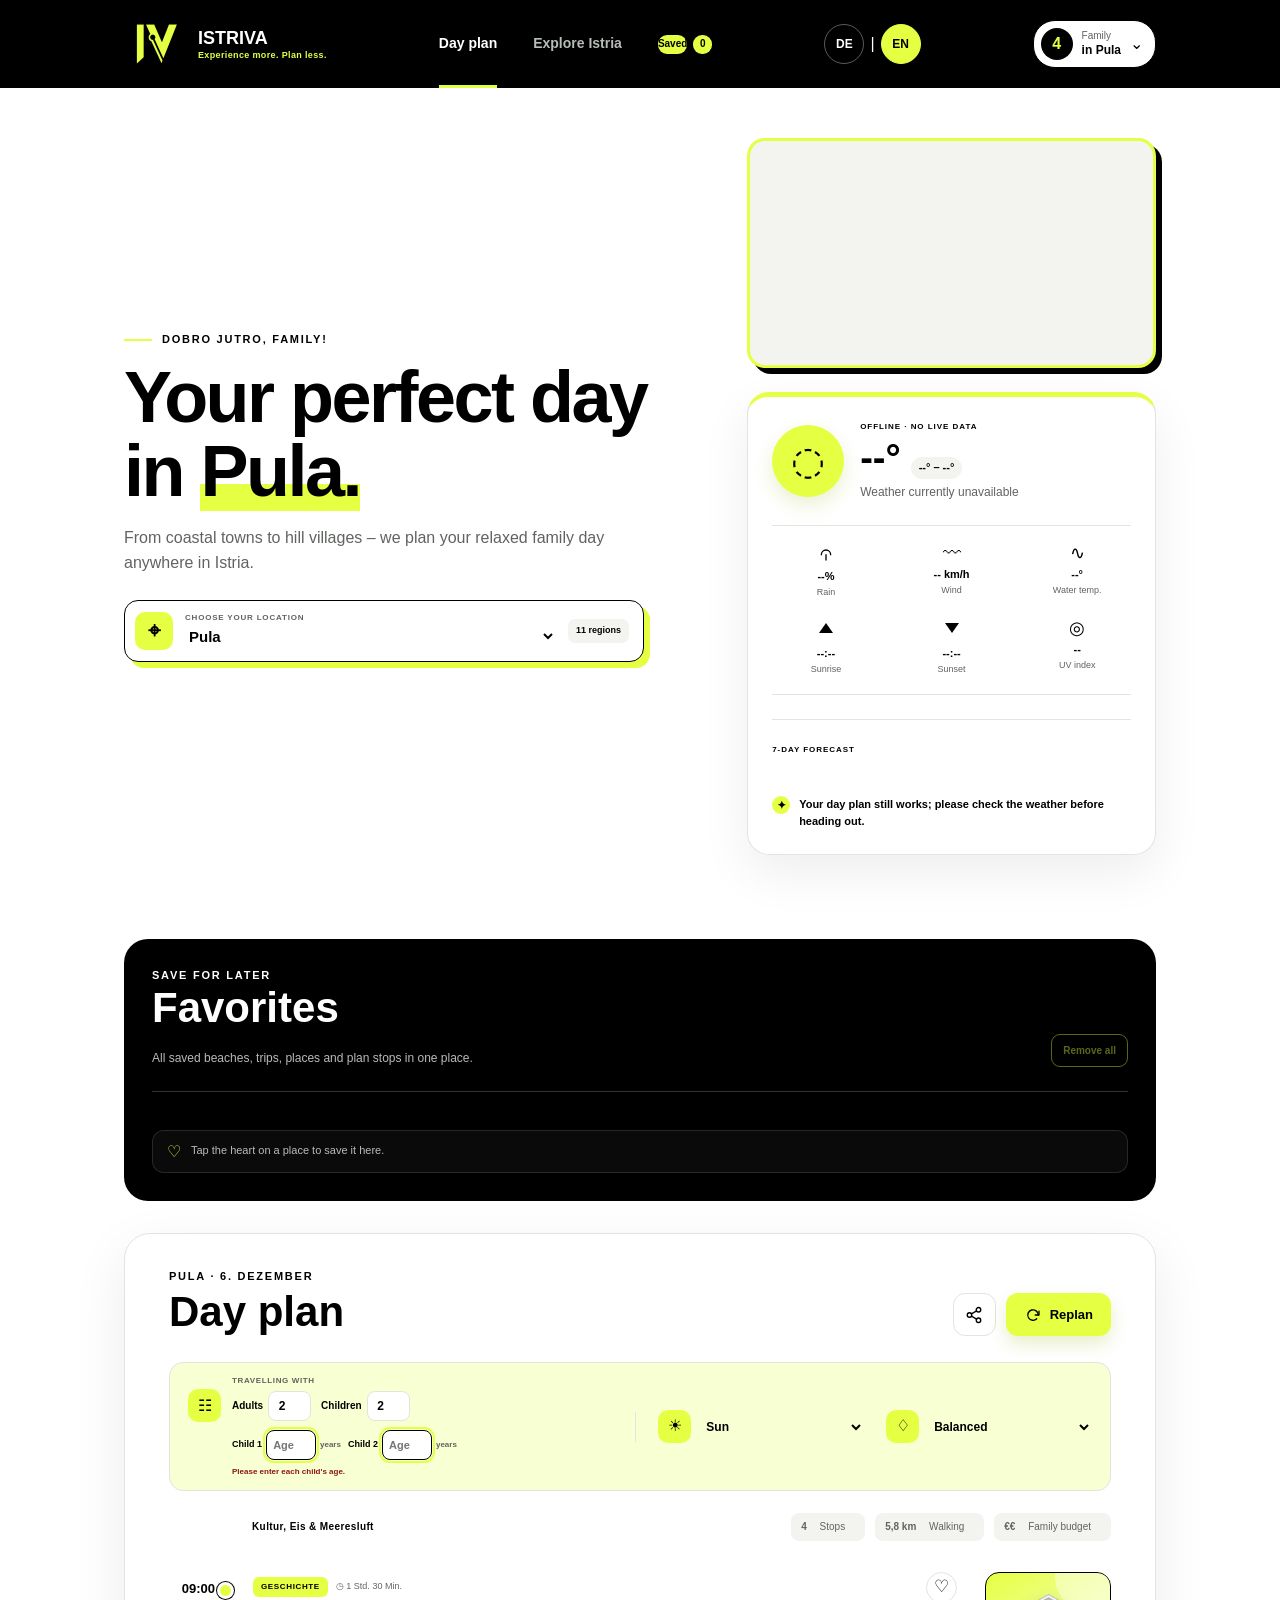
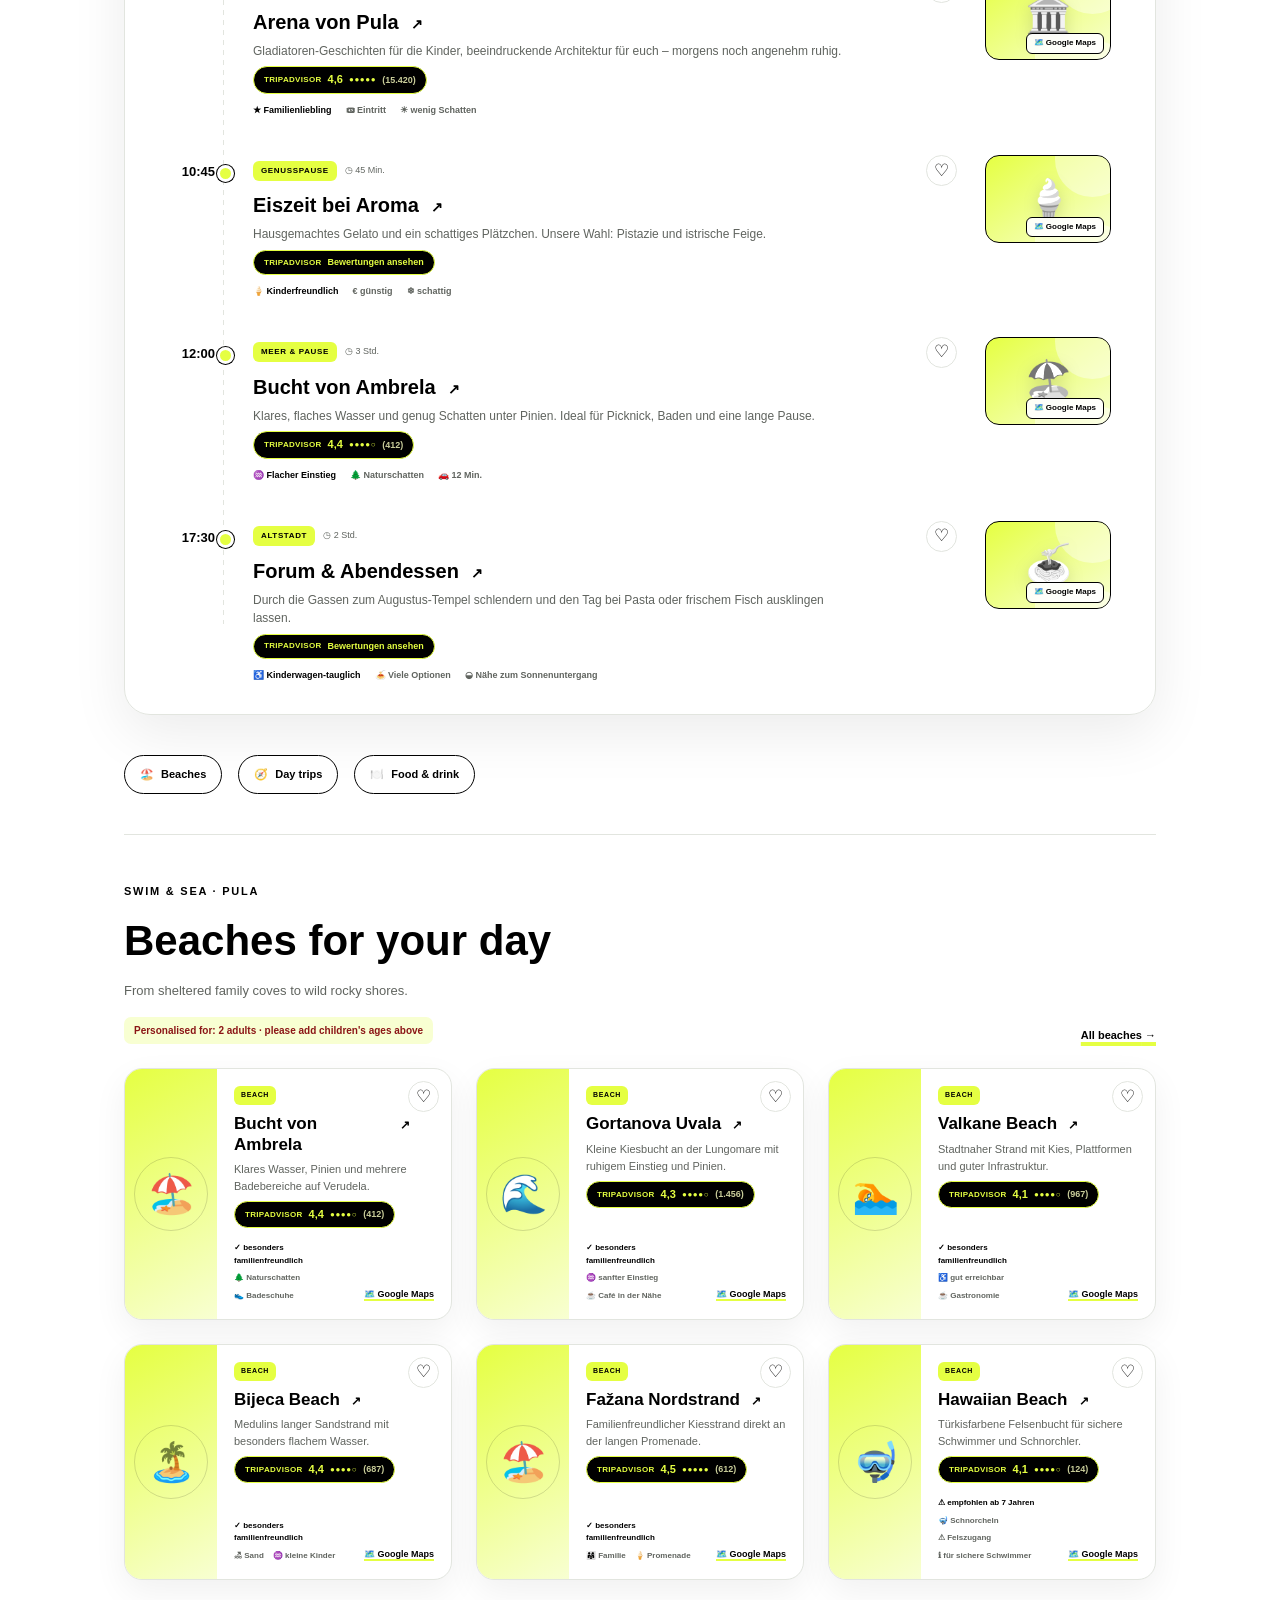
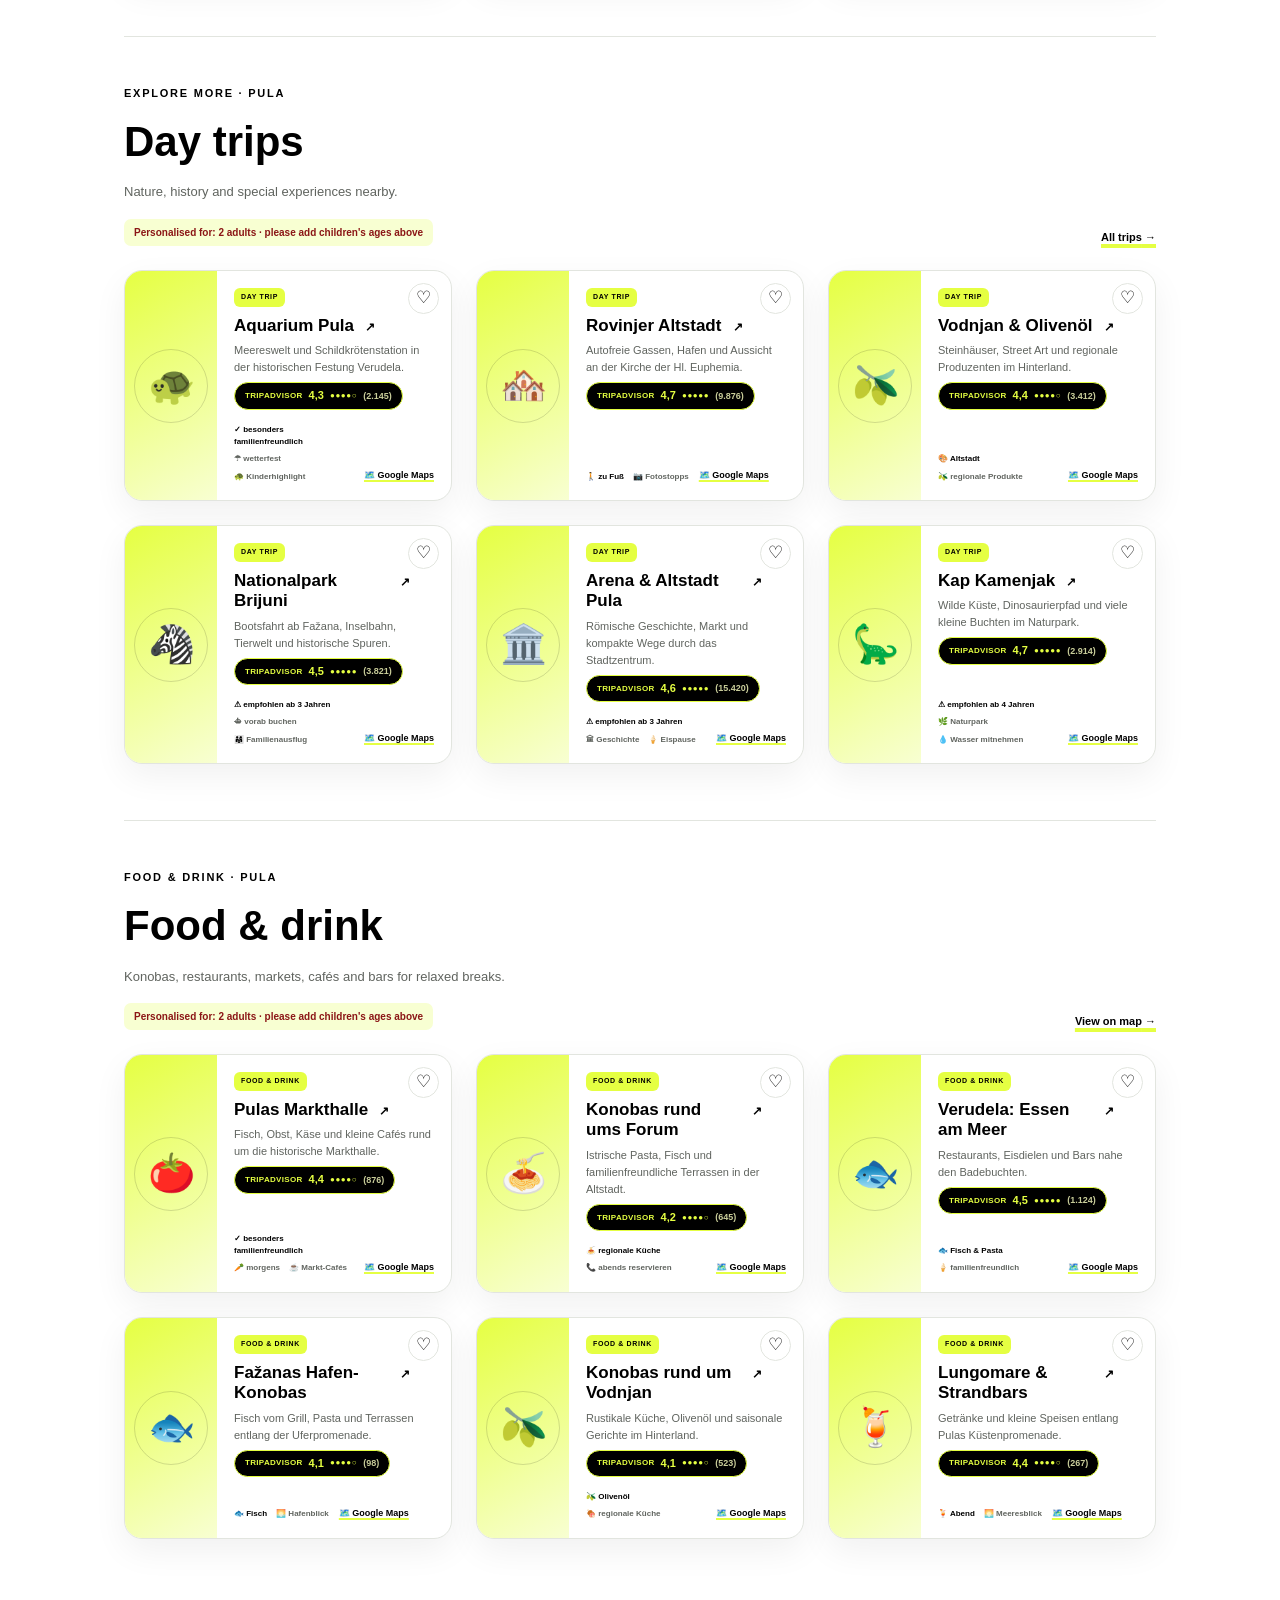
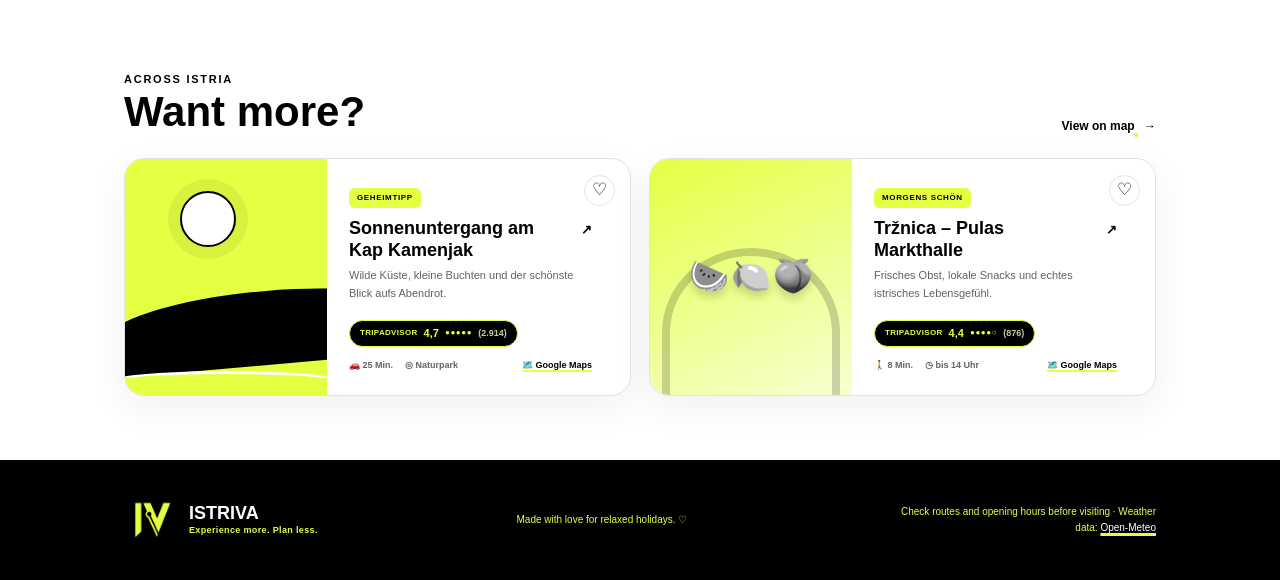
==== index.html @ fd00f69a "Rename beaches section heading to Strände Drop 'für euren Tag' from DE title and simplify EN to Beac" ====
<!DOCTYPE html>
<html lang="de">
<head>
  <meta charset="UTF-8">
  <meta name="viewport" content="width=device-width, initial-scale=1.0, viewport-fit=cover">
  <meta name="theme-color" content="#000000" media="(prefers-color-scheme: light)">
  <meta name="theme-color" content="#000000" media="(prefers-color-scheme: dark)">
  <meta name="color-scheme" content="dark light">
  <meta name="mobile-web-app-capable" content="yes">
  <meta name="apple-mobile-web-app-capable" content="yes">
  <meta name="apple-mobile-web-app-status-bar-style" content="black-translucent">
  <meta name="apple-mobile-web-app-title" content="ISTRIVA">
  <meta name="description" content="ISTRIVA plant euren perfekten Familientag in ganz Istrien – entspannt, wetterbewusst und kindgerecht.">
  <title>ISTRIVA</title>
  <link rel="icon" href="favicon.ico?v=7" sizes="any">
  <link rel="icon" type="image/png" sizes="192x192" href="icon-192.png?v=7">
  <link rel="icon" type="image/png" sizes="512x512" href="icon-512.png?v=7">
  <link rel="apple-touch-icon" href="icon-192.png?v=7">
  <link rel="manifest" href="manifest.webmanifest?v=10">
  <link rel="stylesheet" href="styles.css?v=36">
  <script>
    if (window.matchMedia("(display-mode: standalone)").matches || window.navigator.standalone) {
      document.documentElement.classList.add("standalone");
    }
  </script>
  <script src="https://cdn.onesignal.com/sdks/web/v16/OneSignalSDK.page.js" defer></script>
</head>
<body class="app-shell">
  <div class="ambient ambient-one"></div>
  <div class="ambient ambient-two"></div>

  <header class="site-header">
    <a class="brand" href="#" aria-label="mnn_sbstn ISTRIVA Startseite">
      <img class="brand-logo" src="icon-512.png?v=7" alt="">
      <span class="brand-product">ISTRIVA<small data-i18n="brand.tagline">Mehr erleben. Weniger planen.</small></span>
    </a>
    <nav aria-label="Hauptnavigation" data-i18n-attr="aria-label" data-i18n="nav.ariaMain">
      <a class="active" href="#plan" data-i18n="nav.plan">Tagesplan</a>
      <a href="#straende" data-i18n="nav.discover">Istrien entdecken</a>
      <a href="#favoriten"><span data-i18n="nav.favorites">Favoriten</span> <span id="favorite-count">0</span></a>
    </nav>
    <div class="lang-switch" role="group" data-i18n-attr="aria-label" data-i18n="lang.switch">
      <button type="button" class="lang-btn active" data-set-lang="de" aria-pressed="true">DE</button>
      <span aria-hidden="true">|</span>
      <button type="button" class="lang-btn" data-set-lang="en" aria-pressed="false">EN</button>
    </div>
    <button class="notification-button" id="notification-button" type="button" aria-pressed="false" aria-haspopup="dialog" aria-controls="notification-dialog" hidden>
      <svg viewBox="0 0 24 24" aria-hidden="true"><path d="M18 8a6 6 0 0 0-12 0c0 7-3 7-3 9h18c0-2-3-2-3-9M10 21h4"/></svg>
      <span class="action-label" data-i18n="notifications.button">Updates</span>
    </button>
    <button class="profile" type="button" data-i18n-attr="aria-label" data-i18n="profile.open">
      <span id="party-size">4</span>
      <span class="profile-label"><span data-i18n="profile.family">Familie</span><br><strong><span data-i18n="profile.in">in</span> <span id="profile-destination">Pula</span></strong></span>
      <span aria-hidden="true">⌄</span>
    </button>
  </header>

  <main>
    <section class="welcome" aria-labelledby="welcome-title">
      <div class="welcome-copy">
        <p class="eyebrow"><span aria-hidden="true"></span><span id="hero-eyebrow" data-i18n="hero.eyebrow">Dobro jutro, Familie!</span></p>
        <h1 id="welcome-title">Euer perfekter Tag<br>in <em id="hero-destination">Pula.</em></h1>
        <p class="intro" data-i18n="hero.intro">Von Küstenstädten bis zu Bergdörfern – wir planen euren entspannten Familientag überall in Istrien.</p>
        <label class="destination-switcher" for="destination-select">
          <span class="destination-icon" aria-hidden="true">⌖</span>
          <span class="destination-copy"><small data-i18n="hero.regionLabel">AKTUELLEN ORT AUSWÄHLEN</small>
            <select id="destination-select">
              <optgroup label="Südküste" data-i18n-attr="label" data-i18n="hero.coastSouth">
                <option value="pula">Pula</option>
                <option value="fazana">Fažana &amp; Brijuni</option>
                <option value="medulin">Medulin &amp; Kamenjak</option>
              </optgroup>
              <optgroup label="Westküste" data-i18n-attr="label" data-i18n="hero.coastWest">
                <option value="rovinj">Rovinj</option>
                <option value="porec">Poreč</option>
                <option value="vrsar">Vrsar &amp; Lim-Bucht</option>
                <option value="novigrad">Novigrad</option>
                <option value="umag">Umag &amp; Savudrija</option>
              </optgroup>
              <optgroup label="Ostküste &amp; Inland" data-i18n-attr="label" data-i18n="hero.coastEast">
                <option value="labin">Labin &amp; Rabac</option>
                <option value="motovun">Motovun &amp; Grožnjan</option>
                <option value="buzet">Buzet, Roč &amp; Hum</option>
              </optgroup>
            </select>
          </span>
          <span class="destination-total" data-i18n="hero.regionCount">11 Regionen</span>
        </label>
      </div>

      <div class="welcome-sidebar">
        <div class="destination-map" data-i18n-attr="aria-label" data-i18n="map.ariaLabel">
          <div class="destination-map-frame">
            <iframe
              id="destination-map"
              title="Google Maps: Pula"
              loading="lazy"
              referrerpolicy="no-referrer-when-downgrade"
              allowfullscreen
            ></iframe>
          </div>
        </div>

        <aside class="weather-card" data-i18n-attr="aria-label" data-i18n="weather.ariaLabel" aria-live="polite">
        <div class="weather-head">
          <div class="sun-icon" id="weather-icon" aria-hidden="true">◌</div>
          <div>
            <span class="data-hint" id="weather-data-status" data-i18n="weather.loadingInitial">LIVE-WETTER WIRD GELADEN</span>
            <div class="weather-temp-block">
              <strong id="weather-temperature">--°</strong>
              <span class="weather-day-range" id="weather-day-range">--° – --°</span>
            </div>
            <p id="weather-summary" data-i18n="weather.summaryLoading">Aktuelle Daten werden geladen</p>
          </div>
        </div>
        <div class="weather-details">
          <span><i class="weather-detail-icon" data-icon="rain" aria-hidden="true"></i><strong id="weather-rain">--%</strong> <span data-i18n="weather.rain">Regen</span></span>
          <span><i class="weather-detail-icon" data-icon="wind" aria-hidden="true"></i><strong id="weather-wind">-- km/h</strong> <span data-i18n="weather.wind">Wind</span></span>
          <span><i class="weather-detail-icon" data-icon="water" aria-hidden="true"></i><strong id="weather-water">--°</strong> <span data-i18n="weather.waterTemp">Wassertemperatur</span></span>
          <span><i class="weather-detail-icon" data-icon="sunrise" aria-hidden="true"></i><strong id="weather-sunrise">--:--</strong> <span data-i18n="weather.sunrise">Sonnenaufgang</span></span>
          <span><i class="weather-detail-icon" data-icon="sunset" aria-hidden="true"></i><strong id="weather-sunset">--:--</strong> <span data-i18n="weather.sunset">Sonnenuntergang</span></span>
          <span><i class="weather-detail-icon" data-icon="uv" aria-hidden="true"></i><strong id="weather-uv">--</strong> <span data-i18n="weather.uv">UV-Index</span></span>
        </div>
        <div class="weather-forecast" aria-label="7-Tage-Vorschau">
          <p class="weather-forecast-title" data-i18n="weather.forecastTitle">7-Tage-Vorschau</p>
          <div class="weather-forecast-grid" id="weather-forecast"></div>
        </div>
        <p class="weather-tip" id="weather-tip"><span>✦</span> <span data-i18n="weather.tipDefault">Wetterdaten werden live für euren ausgewählten Ort geladen.</span></p>
        </aside>
      </div>
    </section>

    <section class="favorites-section" id="favoriten" aria-labelledby="favorites-title">
      <div class="favorites-heading">
        <div>
          <p class="section-kicker" data-i18n="favorites.kicker">FÜR SPÄTER MERKEN</p>
          <h2 id="favorites-title" data-i18n="favorites.title">Favoriten</h2>
          <p data-i18n="favorites.desc">Alle gemerkten Strände, Ausflüge, Lokale und Planstopps an einem Ort.</p>
        </div>
        <button id="clear-favorites" type="button" data-i18n="favorites.clear">Alle entfernen</button>
      </div>
      <div class="favorites-grid" id="favorites-grid"></div>
      <p class="favorites-empty" id="favorites-empty">
        <span class="favorites-empty-icon" aria-hidden="true">♡</span>
        <span class="favorites-empty-copy" data-i18n="favorites.empty">Tippt bei einer Location auf das Herz, um sie hier zu speichern.</span>
      </p>
    </section>

    <section class="planner" id="plan" aria-labelledby="plan-title">
      <div class="planner-top">
        <div>
          <p class="section-kicker"><span id="planner-destination">PULA</span> · <span id="current-date">26. AUGUST</span></p>
          <h2 id="plan-title" data-i18n="plan.title">Tagesplan</h2>
        </div>
        <div class="plan-actions">
          <button class="icon-button" id="share-button" type="button" data-i18n-attr="aria-label" data-i18n="plan.share">
            <svg viewBox="0 0 24 24" aria-hidden="true"><circle cx="18" cy="5" r="3"/><circle cx="6" cy="12" r="3"/><circle cx="18" cy="19" r="3"/><path d="m8.6 10.5 6.8-4M8.6 13.5l6.8 4"/></svg>
          </button>
          <button class="primary-button" id="replan-button" type="button">
            <svg viewBox="0 0 24 24" aria-hidden="true"><path d="M20 7v5h-5"/><path d="M19 12a7 7 0 1 0-2 5"/></svg>
            <span id="replan-label" data-i18n="plan.replan">Neu planen</span>
          </button>
        </div>
      </div>

      <div class="filters" data-i18n-attr="aria-label" data-i18n="plan.filters">
        <div class="filter-label family-filter">
          <span>☷</span>
          <fieldset class="family-controls">
            <legend data-i18n="plan.withFamily">UNTERWEGS MIT</legend>
            <div class="family-counts">
              <label>
                <span data-i18n="plan.adults">Erwachsene</span>
                <input id="adult-count" type="number" min="1" max="8" step="1" inputmode="numeric" value="2">
              </label>
              <label>
                <span data-i18n="plan.children">Kinder</span>
                <input id="child-count" type="number" min="0" max="8" step="1" inputmode="numeric" value="2">
              </label>
            </div>
            <div class="child-age-fields" id="child-age-fields"></div>
            <small class="child-age-hint" id="child-age-hint"></small>
          </fieldset>
        </div>
        <div class="divider"></div>
        <label class="select-wrap">
          <span>☀</span>
          <select id="weather-select" data-i18n-attr="aria-label" data-i18n="plan.weatherSelect">
            <option value="sun" data-i18n="plan.weatherSun">Sonne</option>
            <option value="rain" data-i18n="plan.weatherRain">Regenoption</option>
          </select>
        </label>
        <label class="select-wrap">
          <span>♢</span>
          <select id="pace-select" data-i18n-attr="aria-label" data-i18n="plan.paceSelect">
            <option value="balanced" data-i18n="plan.paceBalanced">Ausgewogen</option>
            <option value="relaxed" data-i18n="plan.paceRelaxed">Ganz entspannt</option>
            <option value="active" data-i18n="plan.paceActive">Abenteuerlich</option>
          </select>
        </label>
      </div>

      <div class="plan-summary" aria-live="polite">
        <span id="plan-name">Kultur, Eis &amp; Meeresluft</span>
        <span><b id="stop-count">4</b> <span data-i18n="plan.stops">Stopps</span></span>
        <span><b id="distance">5,8 km</b> <span data-i18n="plan.distance">Wege</span></span>
        <span><b id="budget">€€</b> <span data-i18n="plan.budget">Familienbudget</span></span>
      </div>

      <div class="itinerary" id="itinerary"></div>
    </section>

    <div class="guide-jump-links" data-i18n-attr="aria-label" data-i18n="guides.jumpAria">
      <a href="#straende"><span aria-hidden="true">🏖️</span> <span data-i18n="guides.beaches">Strände</span></a>
      <a href="#tagesausfluege"><span aria-hidden="true">🧭</span> <span data-i18n="guides.trips">Tagesausflüge</span></a>
      <a href="#essen-trinken"><span aria-hidden="true">🍽️</span> <span data-i18n="guides.food">Essen &amp; Trinken</span></a>
    </div>

    <section class="guide-section" id="straende" aria-labelledby="beach-guide-title">
      <div class="guide-heading">
        <div>
          <p class="section-kicker"><span data-i18n="guides.beachesKicker">BADEN &amp; MEER ·</span> <span id="beach-guide-destination">PULA</span></p>
          <h2 id="beach-guide-title" data-i18n="guides.beachesTitle">Strände</h2>
          <p data-i18n="guides.beachesDesc">Von geschützten Familienbuchten bis zu wilden Felsküsten.</p>
          <p class="guide-family-context" id="beach-guide-context"></p>
        </div>
        <a id="beach-guide-map" href="https://www.google.com/maps/search/Strände+Pula+Istrien" target="_blank" rel="noopener noreferrer"><span data-i18n="guides.beachesLink">Alle Strände</span> <span>→</span></a>
      </div>
      <div class="guide-grid" id="beach-guide-grid"></div>
    </section>

    <section class="guide-section" id="tagesausfluege" aria-labelledby="trip-guide-title">
      <div class="guide-heading">
        <div>
          <p class="section-kicker"><span data-i18n="guides.tripsKicker">MEHR ENTDECKEN ·</span> <span id="trip-guide-destination">PULA</span></p>
          <h2 id="trip-guide-title" data-i18n="guides.tripsTitle">Tagesausflüge</h2>
          <p data-i18n="guides.tripsDesc">Natur, Geschichte und besondere Erlebnisse in erreichbarer Nähe.</p>
          <p class="guide-family-context" id="trip-guide-context"></p>
        </div>
        <a id="trip-guide-map" href="https://www.google.com/maps/search/Ausflüge+Pula+Istrien" target="_blank" rel="noopener noreferrer"><span data-i18n="guides.tripsLink">Alle Ausflüge</span> <span>→</span></a>
      </div>
      <div class="guide-grid" id="trip-guide-grid"></div>
    </section>

    <section class="guide-section" id="essen-trinken" aria-labelledby="food-guide-title">
      <div class="guide-heading">
        <div>
          <p class="section-kicker"><span data-i18n="guides.foodKicker">GENUSS ·</span> <span id="food-guide-destination">PULA</span></p>
          <h2 id="food-guide-title" data-i18n="guides.foodTitle">Essen &amp; Trinken</h2>
          <p data-i18n="guides.foodDesc">Konobas, Restaurants, Märkte, Cafés und Bars für entspannte Pausen.</p>
          <p class="guide-family-context" id="food-guide-context"></p>
        </div>
        <a id="food-guide-map" href="https://www.google.com/maps/search/Restaurants+Pula+Istrien" target="_blank" rel="noopener noreferrer"><span data-i18n="guides.foodLink">Alles auf der Karte</span> <span>→</span></a>
      </div>
      <div class="guide-grid" id="food-guide-grid"></div>
    </section>

    <section class="discover" id="entdecken" aria-labelledby="discover-title">
      <div class="section-heading">
        <div>
          <p class="section-kicker" data-i18n="discover.kicker">QUER DURCH ISTRIEN</p>
          <h2 id="discover-title" data-i18n="discover.title">Noch Lust auf mehr?</h2>
        </div>
        <a href="https://www.google.com/maps/search/Sehenswürdigkeiten+Istrien" target="_blank" rel="noreferrer"><span data-i18n="discover.link">Alles auf der Karte</span> <span>→</span></a>
      </div>
      <div class="suggestion-grid">
        <article class="suggestion suggestion-sunset">
          <div class="illustration sunset-scene" aria-hidden="true">
            <div class="scene-sun"></div><div class="scene-island"></div><div class="scene-wave"></div>
          </div>
          <div class="suggestion-copy">
            <span class="tag">GEHEIMTIPP</span>
            <h3><a class="place-link" href="https://www.google.com/maps/dir/?api=1&amp;destination=Cape%20Kamenjak%20Croatia" target="_blank" rel="noopener noreferrer">Sonnenuntergang am Kap Kamenjak<span aria-hidden="true">↗</span></a></h3>
            <p>Wilde Küste, kleine Buchten und der schönste Blick aufs Abendrot.</p>
            <div class="tripadvisor-slot" data-tripadvisor-map="Cape Kamenjak Croatia" data-tripadvisor-title="Sonnenuntergang am Kap Kamenjak" data-tripadvisor-key="trips:kamenjak"></div>
            <div><span>🚗 25 Min.</span><span>◎ Naturpark</span><a class="suggestion-map-link" href="https://www.google.com/maps/dir/?api=1&amp;destination=Cape%20Kamenjak%20Croatia" target="_blank" rel="noopener noreferrer">🗺️ Google Maps</a></div>
          </div>
          <button class="favorite location-favorite" type="button" data-favorite-id="guide:trips:kamenjak" aria-label="Kap Kamenjak als Favorit markieren" aria-pressed="false">♡</button>
        </article>
        <article class="suggestion suggestion-market">
          <div class="illustration market-scene" aria-hidden="true">
            <span>🍉</span><span>🍋</span><span>🍑</span>
          </div>
          <div class="suggestion-copy">
            <span class="tag coral">MORGENS SCHÖN</span>
            <h3><a class="place-link" href="https://www.google.com/maps/dir/?api=1&amp;destination=Pula%20Market%20Croatia" target="_blank" rel="noopener noreferrer">Tržnica – Pulas Markthalle<span aria-hidden="true">↗</span></a></h3>
            <p>Frisches Obst, lokale Snacks und echtes istrisches Lebensgefühl.</p>
            <div class="tripadvisor-slot" data-tripadvisor-map="Pula Market Croatia" data-tripadvisor-title="Tržnica – Pulas Markthalle" data-tripadvisor-key="food:pulaMarket"></div>
            <div><span>🚶 8 Min.</span><span>◷ bis 14 Uhr</span><a class="suggestion-map-link" href="https://www.google.com/maps/dir/?api=1&amp;destination=Pula%20Market%20Croatia" target="_blank" rel="noopener noreferrer">🗺️ Google Maps</a></div>
          </div>
          <button class="favorite location-favorite" type="button" data-favorite-id="guide:food:pulaMarket" aria-label="Markthalle als Favorit markieren" aria-pressed="false">♡</button>
        </article>
      </div>
    </section>
  </main>

  <footer>
    <a class="brand footer-brand" href="#" aria-label="mnn_sbstn ISTRIVA Startseite">
      <img class="footer-logo" src="icon-512.png?v=7" alt="">
      <span class="brand-product">ISTRIVA<small data-i18n="brand.tagline">Mehr erleben. Weniger planen.</small></span>
    </a>
    <p><span data-i18n="footer.madeWith">Mit Liebe für entspannte Urlaubstage gemacht.</span> <span>♡</span></p>
    <p class="prototype-note"><span data-i18n="footer.note">Routen und Öffnungszeiten vor Besuch prüfen · Wetterdaten:</span> <a href="https://open-meteo.com/" target="_blank" rel="noreferrer">Open-Meteo</a></p>
  </footer>

  <dialog class="notification-dialog" id="notification-dialog" aria-labelledby="notification-dialog-title">
    <form method="dialog">
      <div class="notification-dialog-head">
        <div>
          <p class="section-kicker" data-i18n="notifications.kicker">ISTRIVA UPDATES</p>
          <h2 id="notification-dialog-title" data-i18n="notifications.title">Benachrichtigungen</h2>
        </div>
        <button class="dialog-close" type="submit" value="cancel" data-i18n-attr="aria-label" data-i18n="notifications.close">×</button>
      </div>

      <p class="notification-dialog-intro" data-i18n="notifications.intro">Wählt aus, welche Hinweise ihr für eure aktuelle Urlaubsregion erhalten möchtet.</p>

      <div class="notification-region">
        <span aria-hidden="true">⌖</span>
        <div><small data-i18n="notifications.regionLabel">AKTUELLE REGION</small><strong id="notification-destination">Pula</strong></div>
      </div>

      <fieldset class="notification-options">
        <legend class="sr-only" data-i18n="notifications.optionsLegend">Gewünschte Benachrichtigungen</legend>
        <label class="notification-option">
          <input id="weather-notifications" type="checkbox" checked>
          <span>
            <strong data-i18n="notifications.weatherTitle">Wetter-Updates</strong>
            <small data-i18n="notifications.weatherDesc">Regen, Hitze, Wind und Tagesplanung – Updates um 9, 12, 15, 18 und 21 Uhr.</small>
          </span>
        </label>
        <label class="notification-option">
          <input id="news-notifications" type="checkbox" checked>
          <span>
            <strong data-i18n="notifications.newsTitle">Istrien-News &amp; Hinweise</strong>
            <small data-i18n="notifications.newsDesc">Relevante Veranstaltungen, Sperrungen und Ausflugstipps.</small>
          </span>
        </label>
      </fieldset>

      <p class="notification-privacy" data-i18n="notifications.privacy">Die Zustellung erfolgt über OneSignal. Ihr könnt Benachrichtigungen hier jederzeit wieder deaktivieren.</p>

      <div class="notification-dialog-actions">
        <button class="secondary-button danger-button" id="disable-notifications" type="button" hidden data-i18n="notifications.disable">Deaktivieren</button>
        <button class="secondary-button" type="submit" value="cancel" data-i18n="notifications.cancel">Abbrechen</button>
        <button class="primary-button notification-save" id="save-notifications" type="button" data-i18n="notifications.enable">Aktivieren</button>
      </div>
    </form>
  </dialog>

  <div class="toast" id="toast" role="status" aria-live="polite"></div>
  <script src="i18n.js?v=3"></script>
  <script src="guide-data.js?v=1"></script>
  <script src="tripadvisor-data.js?v=2"></script>
  <script src="app.js?v=31"></script>
</body>
</html>
---- styles.css ----
:root {
  --ink: #000000;
  --ink-soft: #60645f;
  --teal: #000000;
  --teal-dark: #000000;
  --accent: #e5ff42;
  --accent-hover: #d5ef32;
  --mint: #e5ff42;
  --mint-light: #f8ffd2;
  --sand: #f3f4ef;
  --cream: #ffffff;
  --coral: #e5ff42;
  --yellow: #e5ff42;
  --white: #fff;
  --line: #e2e5df;
  --shadow: 0 18px 55px rgba(0, 0, 0, .08);
  --page-max: 1080px;
  --page-gutter: clamp(14px, 4vw, 24px);
  --space-sm: clamp(12px, 2vw, 16px);
  --space-md: clamp(18px, 3vw, 24px);
  --space-lg: clamp(28px, 4vw, 40px);
  --space-xl: clamp(36px, 5vw, 48px);
}

* {
  box-sizing: border-box;
  margin: 0;
  padding: 0;
}

html {
  scroll-behavior: smooth;
  max-width: 100%;
  overflow-x: hidden;
  overflow-x: clip;
  overscroll-behavior-x: none;
  background: #000000;
  color-scheme: dark light;
}

body {
  width: 100%;
  max-width: 100%;
  position: relative;
  min-width: 0;
  color: var(--ink);
  background: var(--cream);
  font-family: Arial, Helvetica, sans-serif;
  line-height: 1.55;
  overflow-x: hidden;
  overflow-x: clip;
  overscroll-behavior-x: none;
}

body.app-shell {
  overflow-x: clip;
}

img,
iframe,
video,
svg {
  max-width: 100%;
}

button,
select {
  font: inherit;
}

button,
a {
  -webkit-tap-highlight-color: transparent;
}

button {
  color: inherit;
}

a {
  color: inherit;
  text-decoration: none;
}

.sr-only {
  width: 1px;
  height: 1px;
  padding: 0;
  margin: -1px;
  position: absolute;
  overflow: hidden;
  clip: rect(0, 0, 0, 0);
  white-space: nowrap;
  border: 0;
}

.ambient {
  position: absolute;
  z-index: -1;
  border-radius: 50%;
  filter: blur(2px);
  pointer-events: none;
}

.ambient-one {
  width: 420px;
  height: 420px;
  top: 68px;
  right: -150px;
  background: radial-gradient(circle, rgba(229, 255, 66, .28), transparent 68%);
}

.ambient-two {
  width: 330px;
  height: 330px;
  top: 560px;
  left: -220px;
  background: radial-gradient(circle, rgba(229, 255, 66, .16), transparent 70%);
}

.site-header {
  width: 100%;
  min-height: 88px;
  height: calc(88px + env(safe-area-inset-top, 0px));
  margin: 0;
  padding: env(safe-area-inset-top, 0px) max(var(--page-gutter), calc((100% - var(--page-max)) / 2 + var(--page-gutter))) 0;
  display: flex;
  align-items: center;
  justify-content: space-between;
  gap: 12px 18px;
  background: #000000;
  border-bottom: 0;
  min-width: 0;
}

.brand {
  display: inline-flex;
  align-items: center;
  align-self: stretch;
  gap: 10px;
  color: var(--teal-dark);
  font-family: Arial, Helvetica, sans-serif;
  font-weight: 700;
  line-height: 1;
}

.site-header .brand-logo {
  width: 64px;
  height: 64px;
  display: block;
  flex: 0 0 auto;
  object-fit: cover;
  background: #000000;
}

.site-header .brand-product {
  color: var(--white);
}

.site-header .brand small {
  color: var(--accent);
}

.site-header nav a {
  color: #b7bcb7;
}

.brand-product {
  color: var(--ink);
  font-size: 18px;
  line-height: 1;
}

.brand small {
  display: block;
  margin-top: 4px;
  color: var(--ink-soft);
  font-family: Arial, Helvetica, sans-serif;
  font-size: 9px;
  font-weight: 700;
  letter-spacing: .04em;
}

nav {
  align-self: stretch;
  display: flex;
  align-items: center;
  gap: 36px;
}

nav a {
  height: 100%;
  display: flex;
  align-items: center;
  gap: 6px;
  position: relative;
  color: var(--ink-soft);
  font-size: 14px;
  font-weight: 600;
}

nav a:hover,
nav a.active {
  color: var(--white);
}

nav a.active::after {
  content: "";
  position: absolute;
  right: 0;
  bottom: 0;
  left: 0;
  height: 3px;
  background: var(--accent);
}

nav a span {
  min-width: 19px;
  height: 19px;
  display: inline-grid;
  place-items: center;
  border-radius: 9px;
  color: var(--ink);
  background: var(--accent);
  font-size: 10px;
}

.notification-button {
  min-height: 38px;
  display: inline-flex;
  align-items: center;
  justify-content: center;
  gap: 7px;
  padding: 8px 13px;
  border: 1px solid var(--ink);
  border-radius: 10px;
  color: var(--ink);
  background: var(--white);
  cursor: pointer;
  font-size: 11px;
  font-weight: 700;
  box-shadow: 3px 3px 0 var(--accent);
  transition: transform .2s, box-shadow .2s;
  flex: 0 0 auto;
}

.notification-button:hover {
  transform: translate(1px, 1px);
  box-shadow: 2px 2px 0 var(--accent);
}

.notification-button[hidden] {
  display: none;
}

.notification-button svg {
  width: 16px;
  fill: none;
  stroke: currentColor;
  stroke-width: 1.8;
  stroke-linecap: round;
  stroke-linejoin: round;
}

.notification-button.active {
  color: var(--ink);
  background: var(--accent);
}

.profile {
  display: flex;
  align-items: center;
  gap: 9px;
  padding: 7px 12px 7px 7px;
  border: 1px solid var(--ink);
  border-radius: 22px;
  background: var(--white);
  cursor: pointer;
  flex: 0 0 auto;
}

.profile > span:first-child {
  width: 32px;
  height: 32px;
  display: grid;
  place-items: center;
  border-radius: 50%;
  color: #E5FF42;
  background: var(--ink);
  font-weight: 700;
}

.profile-label {
  text-align: left;
  color: var(--ink-soft);
  font-size: 10px;
  line-height: 1.25;
}

.profile-label strong {
  color: var(--ink);
  font-size: 12px;
}

.notification-dialog {
  width: min(560px, calc(100% - 32px));
  max-height: min(760px, calc(100dvh - 32px));
  margin: auto;
  padding: 0;
  border: 1px solid var(--ink);
  border-radius: 22px;
  color: var(--ink);
  background: var(--white);
  box-shadow: 10px 10px 0 var(--ink);
  overflow: auto;
}

.notification-dialog::backdrop {
  background: rgba(0, 0, 0, .58);
  backdrop-filter: blur(3px);
}

.notification-dialog form {
  padding: 28px;
}

.notification-dialog-head {
  display: flex;
  align-items: flex-start;
  justify-content: space-between;
  gap: 20px;
}

.notification-dialog-head h2 {
  margin-top: 4px;
  font-size: 32px;
  line-height: 1.1;
}

.dialog-close {
  width: 38px;
  height: 38px;
  flex: 0 0 auto;
  border: 1px solid var(--ink);
  border-radius: 50%;
  background: var(--white);
  cursor: pointer;
  font-size: 26px;
  line-height: 1;
}

.notification-dialog-intro {
  margin: 14px 0 20px;
  color: var(--ink-soft);
  font-size: 14px;
}

.notification-region {
  min-height: 62px;
  display: flex;
  align-items: center;
  gap: 12px;
  padding: 11px 14px;
  border: 1px solid var(--ink);
  border-radius: 14px;
  background: var(--mint-light);
}

.notification-region > span {
  width: 36px;
  height: 36px;
  display: grid;
  place-items: center;
  border-radius: 10px;
  background: var(--accent);
  font-size: 20px;
}

.notification-region div {
  display: grid;
}

.notification-region small {
  color: var(--ink-soft);
  font-size: 9px;
  font-weight: 700;
  letter-spacing: .12em;
}

.notification-region strong {
  font-size: 15px;
}

.notification-options {
  display: grid;
  gap: 10px;
  margin: 18px 0;
  border: 0;
}

.notification-option {
  min-height: 76px;
  display: flex;
  align-items: center;
  gap: 14px;
  padding: 14px;
  border: 1px solid var(--line);
  border-radius: 14px;
  cursor: pointer;
}

.notification-option:has(input:checked) {
  border-color: var(--ink);
  background: rgba(229, 255, 66, .2);
}

.notification-option input {
  width: 22px;
  height: 22px;
  flex: 0 0 auto;
  accent-color: var(--ink);
}

.notification-option span {
  display: grid;
  gap: 3px;
}

.notification-option strong {
  font-size: 14px;
}

.notification-option small,
.notification-privacy {
  color: var(--ink-soft);
  font-size: 11px;
}

.notification-dialog-actions {
  display: flex;
  justify-content: flex-end;
  gap: 10px;
  margin-top: 22px;
}

.secondary-button,
.notification-save {
  min-height: 43px;
  padding: 9px 16px;
  border: 1px solid var(--ink);
  border-radius: 11px;
  cursor: pointer;
  font-size: 12px;
  font-weight: 700;
}

.secondary-button {
  background: var(--white);
}

.danger-button {
  margin-right: auto;
  color: #8b1616;
  border-color: #8b1616;
}

.notification-save {
  width: auto;
  background: var(--accent);
}

.notification-dialog button:disabled {
  opacity: .55;
  cursor: wait;
}

main {
  width: 100%;
  max-width: var(--page-max);
  margin: 0 auto;
  padding-inline: var(--page-gutter);
  min-width: 0;
}

.destination-map {
  padding: 0;
}

.welcome-sidebar {
  display: flex;
  flex-direction: column;
  gap: clamp(16px, 3vw, 24px);
  min-width: 0;
  align-self: start;
}

.welcome-sidebar .destination-map-frame {
  max-height: clamp(160px, 28vw, 240px);
}

.destination-map-frame {
  width: 100%;
  aspect-ratio: 16 / 9;
  max-height: clamp(180px, 42vw, 320px);
  border: 3px solid #e5ff42;
  border-radius: clamp(14px, 2vw, 18px);
  overflow: hidden;
  background: var(--sand);
  box-shadow: 6px 6px 0 var(--ink);
}

.destination-map-frame iframe {
  width: 100%;
  height: 100%;
  border: 0;
  display: block;
  max-width: none;
}

.welcome {
  min-height: 350px;
  display: grid;
  grid-template-columns: minmax(0, 1.15fr) minmax(0, .85fr);
  align-items: center;
  gap: clamp(28px, 6vw, 70px);
  padding: clamp(34px, 5vw, 50px) 0 clamp(28px, 4vw, 42px);
}

.eyebrow,
.section-kicker {
  color: var(--teal);
  font-size: 11px;
  font-weight: 700;
  letter-spacing: .16em;
  text-transform: uppercase;
}

.eyebrow {
  display: flex;
  align-items: center;
  gap: 10px;
}

.eyebrow > span[aria-hidden="true"] {
  width: 28px;
  height: 2px;
  display: inline-block;
  flex: 0 0 auto;
  background: var(--accent);
}

.site-header .lang-switch {
  display: flex;
  align-items: center;
  gap: 6px;
  flex: 0 0 auto;
  color: var(--white);
}

.site-header .lang-btn {
  min-width: 40px;
  min-height: 40px;
  padding: 0 10px;
  border: 1px solid rgba(255, 255, 255, .35);
  background: transparent;
  color: var(--white);
  border-radius: 999px;
  font-size: 12px;
  font-weight: 700;
  cursor: pointer;
}

.site-header .lang-btn.active {
  background: var(--accent);
  border-color: var(--accent);
  color: #000;
}

@media (max-width: 620px) {
  .site-header .lang-switch {
    order: 2;
  }
}

h1,
h2,
h3 {
  font-family: Arial, Helvetica, sans-serif;
}

h1 {
  margin: 12px 0 18px;
  font-size: clamp(46px, 6vw, 72px);
  line-height: 1.03;
  letter-spacing: -.035em;
}

h1 em {
  color: var(--ink);
  background: linear-gradient(transparent 66%, var(--accent) 66%);
  font-style: normal;
}

.intro {
  max-width: min(560px, 100%);
  color: var(--ink-soft);
  font-size: clamp(15px, 2.2vw, 16px);
}

.destination-switcher {
  max-width: min(520px, 100%);
  min-height: 62px;
  display: grid;
  grid-template-columns: 38px minmax(0, 1fr) auto;
  align-items: center;
  gap: 12px;
  margin-top: 24px;
  padding: 9px 14px 9px 10px;
  border: 1px solid var(--ink);
  border-radius: 14px;
  background: var(--white);
  box-shadow: 6px 6px 0 var(--accent);
  cursor: pointer;
}

.destination-icon {
  width: 38px;
  height: 38px;
  display: grid;
  place-items: center;
  border-radius: 10px;
  color: var(--ink);
  background: var(--accent);
  font-size: 22px;
  font-weight: 700;
}

.destination-copy {
  min-width: 0;
}

.destination-copy small {
  display: block;
  color: var(--ink-soft);
  font-size: 8px;
  font-weight: 700;
  letter-spacing: .1em;
}

.destination-copy select {
  width: 100%;
  border: 0;
  outline: 0;
  color: var(--ink);
  background: transparent;
  cursor: pointer;
  font-size: 15px;
  font-weight: 700;
}

.destination-total {
  padding: 5px 8px;
  border-radius: 7px;
  color: var(--ink);
  background: var(--sand);
  font-size: 9px;
  font-weight: 700;
  white-space: nowrap;
}

.weather-card {
  position: relative;
  width: 100%;
  max-width: 100%;
  padding: clamp(20px, 3vw, 24px);
  border: 1px solid var(--line);
  border-top: 5px solid var(--accent);
  border-radius: 22px;
  background: var(--white);
  box-shadow: 0 18px 50px rgba(0, 0, 0, .07);
  overflow: hidden;
}

.weather-card::after {
  content: "";
  position: absolute;
  width: 140px;
  height: 140px;
  top: -70px;
  right: -50px;
  border: 24px solid rgba(255, 255, 255, .35);
  border-radius: 50%;
}

.weather-head {
  display: flex;
  align-items: center;
  gap: 16px;
}

.sun-icon {
  width: 72px;
  height: 72px;
  display: grid;
  place-items: center;
  border-radius: 50%;
  color: var(--ink);
  background: var(--accent);
  box-shadow: 0 8px 20px rgba(156, 178, 18, .2);
  font-size: 39px;
}

.weather-temp-block {
  display: flex;
  flex-wrap: wrap;
  align-items: baseline;
  gap: 8px 10px;
  margin-bottom: 4px;
}

.weather-head strong {
  display: inline-block;
  font-family: Arial, Helvetica, sans-serif;
  font-size: 38px;
  line-height: 1;
}

.weather-day-range {
  display: inline-block;
  padding: 4px 8px;
  border-radius: 999px;
  color: var(--ink);
  background: var(--sand);
  font-size: 11px;
  font-weight: 700;
  line-height: 1.2;
  white-space: nowrap;
}

.weather-head p {
  display: block;
  margin-top: 2px;
  color: var(--ink-soft);
  font-size: 12px;
}

.data-hint {
  display: block;
  margin-bottom: 6px;
  color: var(--teal);
  font-size: 8px;
  font-weight: 700;
  letter-spacing: .12em;
}

.weather-details {
  display: grid;
  grid-template-columns: repeat(3, minmax(0, 1fr));
  gap: clamp(14px, 2.5vw, 20px) clamp(10px, 2vw, 18px);
  margin: var(--space-md) 0 15px;
  padding: clamp(14px, 2.5vw, 18px) 0;
  border-top: 1px solid var(--line);
  border-bottom: 1px solid var(--line);
}

.weather-details span {
  color: var(--ink-soft);
  font-size: 9px;
  line-height: 1.4;
  text-align: center;
  padding-inline: 2px;
}

.weather-details i,
.weather-detail-icon {
  display: block;
  height: 22px;
  margin-bottom: 2px;
  color: var(--ink);
  font-size: 18px;
  font-style: normal;
  line-height: 1;
}

.weather-detail-icon[data-icon="sunrise"],
.weather-detail-icon[data-icon="sunset"],
.weather-detail-icon[data-icon="rain"] {
  font-size: 0;
  line-height: 0;
}

.weather-detail-icon[data-icon="rain"]::before {
  content: "";
  display: block;
  width: 16px;
  height: 16px;
  margin: 2px auto 0;
  background: no-repeat center / contain url("data:image/svg+xml,%3Csvg xmlns='http://www.w3.org/2000/svg' viewBox='0 0 24 24' fill='none' stroke='%23000' stroke-width='2' stroke-linecap='round' stroke-linejoin='round'%3E%3Cpath d='M12 13v8M5 13a7 7 0 0 1 14 0'/%3E%3C/svg%3E");
}

.weather-detail-icon[data-icon="sunrise"]::before,
.weather-detail-icon[data-icon="sunset"]::before {
  content: "";
  display: block;
  width: 0;
  height: 0;
  margin: 4px auto 0;
  border-left: 7px solid transparent;
  border-right: 7px solid transparent;
}

.weather-detail-icon[data-icon="sunrise"]::before {
  border-bottom: 10px solid var(--ink);
}

.weather-detail-icon[data-icon="sunset"]::before {
  border-top: 10px solid var(--ink);
}

.weather-glyph {
  font-style: normal;
  color: var(--ink);
}

.weather-glyph-rain {
  display: inline-block;
  width: 14px;
  height: 14px;
  vertical-align: -2px;
  background: no-repeat center / contain url("data:image/svg+xml,%3Csvg xmlns='http://www.w3.org/2000/svg' viewBox='0 0 24 24' fill='none' stroke='%23000' stroke-width='2' stroke-linecap='round' stroke-linejoin='round'%3E%3Cpath d='M12 13v8M5 13a7 7 0 0 1 14 0'/%3E%3C/svg%3E");
}

.weather-details strong {
  display: block;
  margin-bottom: 3px;
  color: var(--ink);
  font-size: 11px;
  line-height: 1.2;
}

.weather-forecast {
  margin-top: var(--space-md);
  padding-top: var(--space-md);
  border-top: 1px solid var(--line);
}

.weather-forecast-title {
  margin-bottom: var(--space-sm);
  color: var(--teal);
  font-size: 8px;
  font-weight: 700;
  letter-spacing: .12em;
  text-transform: uppercase;
}

.weather-forecast-grid {
  display: grid;
  grid-template-columns: repeat(7, minmax(0, 1fr));
  gap: 8px;
}

.weather-forecast-day {
  min-width: 0;
  display: grid;
  justify-items: center;
  gap: 4px;
  padding: 10px 6px;
  border: 1px solid var(--line);
  border-radius: 12px;
  background: var(--sand);
  text-align: center;
}

.weather-forecast-day.is-today {
  border-color: var(--ink);
  background: var(--mint-light);
  box-shadow: 3px 3px 0 var(--accent);
}

.weather-forecast-label {
  color: var(--ink-soft);
  font-size: 9px;
  font-weight: 700;
  text-transform: uppercase;
}

.weather-forecast-icon,
.weather-forecast-rain .weather-glyph {
  color: var(--ink);
  font-size: 18px;
  line-height: 1;
  font-style: normal;
}

.weather-forecast-temps {
  color: var(--ink);
  font-size: 10px;
  line-height: 1.2;
}

.weather-forecast-rain {
  color: var(--ink-soft);
  font-size: 8px;
  font-weight: 600;
  white-space: nowrap;
}

.weather-tip {
  display: flex;
  align-items: flex-start;
  gap: 9px;
  margin-top: var(--space-md);
  color: var(--teal-dark);
  font-size: 11px;
  font-weight: 600;
}

.weather-tip span {
  width: 18px;
  height: 18px;
  display: inline-grid;
  flex: 0 0 auto;
  place-items: center;
  border-radius: 50%;
  color: var(--ink);
  background: var(--accent);
}

.planner {
  padding: clamp(20px, 4vw, 34px) clamp(18px, 4vw, 44px) 12px;
  border: 1px solid var(--line);
  border-radius: clamp(20px, 3vw, 26px);
  background: rgba(255, 255, 255, .88);
  box-shadow: var(--shadow);
  min-width: 0;
}

.planner-top,
.section-heading {
  display: flex;
  align-items: flex-end;
  justify-content: space-between;
  gap: 20px;
  flex-wrap: wrap;
}

h2 {
  font-size: clamp(30px, 4vw, 42px);
  line-height: 1.15;
}

.planner h2 {
  margin-top: 3px;
}

.plan-actions {
  display: flex;
  gap: 10px;
}

.icon-button,
.primary-button {
  height: 43px;
  display: inline-flex;
  align-items: center;
  justify-content: center;
  border: 0;
  border-radius: 12px;
  cursor: pointer;
  transition: transform .2s, box-shadow .2s, background .2s;
}

.icon-button:hover,
.primary-button:hover {
  transform: translateY(-2px);
}

.icon-button {
  width: 43px;
  border: 1px solid var(--line);
  background: var(--white);
}

.icon-button svg,
.primary-button svg {
  width: 18px;
  fill: none;
  stroke: currentColor;
  stroke-width: 1.8;
  stroke-linecap: round;
  stroke-linejoin: round;
}

.primary-button {
  gap: 8px;
  padding: 0 18px;
  color: var(--ink);
  background: var(--accent);
  box-shadow: 0 8px 18px rgba(155, 177, 17, .22);
  font-size: 13px;
  font-weight: 700;
}

.primary-button:hover {
  background: var(--accent-hover);
}

.filters {
  min-height: 70px;
  display: grid;
  grid-template-columns: minmax(0, 1.55fr) 1px minmax(0, .75fr) minmax(0, .75fr);
  align-items: center;
  gap: clamp(12px, 2.5vw, 22px);
  margin-top: 26px;
  padding: 12px clamp(14px, 2.5vw, 18px);
  border: 1px solid var(--line);
  border-radius: 14px;
  background: var(--mint-light);
}

.filter-label,
.select-wrap {
  display: flex;
  align-items: center;
  gap: 11px;
}

.filter-label > span,
.select-wrap > span {
  width: 33px;
  height: 33px;
  display: grid;
  flex: 0 0 auto;
  place-items: center;
  border-radius: 10px;
  color: var(--ink);
  background: var(--accent);
}

.filter-label small {
  display: block;
  color: var(--ink-soft);
  font-size: 8px;
  font-weight: 700;
  letter-spacing: .08em;
}

.filter-label strong {
  font-size: 12px;
}

.family-controls {
  min-width: 0;
  flex: 1;
  border: 0;
}

.family-controls legend {
  margin-bottom: 3px;
  color: var(--ink-soft);
  font-size: 8px;
  font-weight: 700;
  letter-spacing: .08em;
}

.family-counts {
  display: flex;
  align-items: center;
  gap: 10px;
}

.family-counts label {
  min-width: 0;
  display: flex;
  align-items: center;
  gap: 5px;
  color: var(--ink);
  font-size: 10px;
  font-weight: 600;
}

.family-counts input {
  width: 43px;
  height: 30px;
  padding: 3px 4px;
  border: 1px solid var(--line);
  border-radius: 8px;
  color: var(--ink);
  background: var(--white);
  text-align: center;
  font-size: 12px;
  font-weight: 700;
}

.family-counts input:focus {
  border-color: var(--ink);
  outline: 2px solid var(--accent);
  outline-offset: 1px;
}

.family-filter {
  align-items: flex-start;
}

.family-filter > span {
  margin-top: 14px;
}

.child-age-fields {
  display: flex;
  flex-wrap: wrap;
  gap: 7px;
  margin-top: 9px;
}

.child-age-fields[hidden] {
  display: none;
}

.child-age-fields label {
  display: inline-flex;
  align-items: center;
  gap: 4px;
  font-size: 9px;
  font-weight: 600;
}

.child-age-fields input {
  width: 50px;
  height: 30px;
  padding: 3px 4px;
  border: 1px solid var(--line);
  border-radius: 8px;
  color: var(--ink);
  background: var(--white);
  text-align: center;
  font-size: 11px;
  font-weight: 700;
}

.child-age-fields input:invalid,
.child-age-fields input:focus {
  border-color: var(--ink);
  outline: 2px solid var(--accent);
  outline-offset: 1px;
}

.child-age-fields small {
  font-size: 8px;
  letter-spacing: 0;
}

.child-age-hint {
  margin-top: 6px;
  color: var(--ink-soft);
  letter-spacing: 0 !important;
}

.child-age-hint.warning,
.guide-family-context.warning {
  color: #8b1616;
  font-weight: 700;
}

.divider {
  height: 30px;
  background: var(--line);
}

.select-wrap select {
  width: 100%;
  border: 0;
  outline: none;
  color: var(--ink);
  background: transparent;
  cursor: pointer;
  font-size: 12px;
  font-weight: 600;
}

.plan-summary {
  display: flex;
  flex-wrap: wrap;
  gap: 10px;
  margin: 22px 0 13px clamp(0px, 8vw, 73px);
  color: var(--ink-soft);
  font-size: 10px;
}

.plan-summary span {
  padding: 6px 10px;
  border-radius: 8px;
  background: var(--sand);
}

.plan-summary span:first-child {
  margin-right: auto;
  color: var(--teal);
  background: transparent;
  font-weight: 700;
  letter-spacing: .04em;
}

.itinerary {
  position: relative;
}

.itinerary::before {
  content: "";
  position: absolute;
  top: 46px;
  bottom: 78px;
  left: 54px;
  width: 1px;
  background: repeating-linear-gradient(to bottom, var(--line) 0, var(--line) 5px, transparent 5px, transparent 10px);
}

.stop {
  display: grid;
  grid-template-columns: minmax(48px, 56px) minmax(0, 1fr) auto;
  gap: clamp(18px, 3vw, 28px);
  position: relative;
  padding: 18px 0 20px;
  min-width: 0;
}

.time {
  padding-top: 7px;
  padding-right: 10px;
  color: var(--ink);
  font-family: Arial, Helvetica, sans-serif;
  font-size: 13px;
  font-weight: 700;
  text-align: right;
  box-sizing: border-box;
}

.stop-content {
  position: relative;
  min-width: 0;
}

.stop-content::before {
  content: "";
  position: absolute;
  width: 11px;
  height: 11px;
  top: 10px;
  left: -36px;
  border: 3px solid var(--white);
  border-radius: 50%;
  background: var(--accent);
  box-shadow: 0 0 0 1px var(--ink);
}

.stop-top {
  display: flex;
  align-items: center;
  gap: 8px;
  margin-bottom: 4px;
}

.stop-type,
.tag {
  display: inline-flex;
  align-items: center;
  padding: 4px 8px;
  border-radius: 6px;
  color: var(--ink);
  background: var(--accent);
  font-size: 8px;
  font-weight: 700;
  letter-spacing: .08em;
}

.stop-duration {
  color: var(--ink-soft);
  font-size: 9px;
}

.stop-favorite {
  width: 27px;
  height: 27px;
  margin-left: auto;
  font-size: 15px;
}

.stop h3 {
  margin-bottom: 4px;
  font-size: 20px;
}

.place-link {
  display: inline-flex;
  align-items: baseline;
  gap: 7px;
  text-decoration: underline;
  text-decoration-color: transparent;
  text-decoration-thickness: 3px;
  text-underline-offset: 3px;
  transition: text-decoration-color .2s;
}

.place-link:hover,
.place-link:focus-visible {
  text-decoration-color: var(--accent);
}

.place-link-label {
  min-width: 0;
}

.place-link-icon,
.place-link span[aria-hidden="true"] {
  flex: 0 0 auto;
  margin-inline-start: .35em;
  font-size: .7em;
  line-height: 1;
}

.stop p {
  max-width: 610px;
  color: var(--ink-soft);
  font-size: 12px;
}

.stop-meta {
  display: flex;
  flex-wrap: wrap;
  gap: 14px;
  margin-top: 10px;
  color: var(--ink-soft);
  font-size: 9px;
  font-weight: 600;
}

.stop-meta span:first-child {
  color: var(--teal);
}

.stop-image {
  width: clamp(96px, 18vw, 126px);
  height: 88px;
  position: relative;
  display: grid;
  place-items: center;
  border: 1px solid var(--ink);
  border-radius: 14px;
  background: linear-gradient(145deg, var(--accent), var(--mint-light));
  overflow: hidden;
  font-size: 38px;
}

.stop-image::before,
.stop-image::after {
  content: "";
  position: absolute;
  border-radius: 50%;
  background: rgba(255, 255, 255, .42);
}

.stop-image::before {
  width: 75px;
  height: 75px;
  top: -34px;
  right: -20px;
}

.stop-image::after {
  width: 85px;
  height: 28px;
  right: -10px;
  bottom: -8px;
  border-radius: 50% 50% 0 0;
}

.stop-image span {
  z-index: 1;
  filter: grayscale(1) contrast(1.25) drop-shadow(0 5px 8px rgba(0, 0, 0, .13));
}

.map-link {
  position: absolute;
  right: 6px;
  bottom: 5px;
  z-index: 2;
  padding: 3px 7px;
  border-radius: 6px;
  color: var(--ink);
  border: 1px solid var(--ink);
  background: rgba(255, 255, 255, .92);
  font-size: 8px;
  font-weight: 700;
  backdrop-filter: blur(4px);
}

.discover {
  padding: clamp(48px, 8vw, 76px) 0 clamp(42px, 6vw, 64px);
}

.section-heading {
  margin-bottom: 22px;
}

.section-heading a {
  color: var(--ink);
  text-decoration: underline;
  text-decoration-color: var(--accent);
  text-decoration-thickness: 4px;
  text-underline-offset: 3px;
  font-size: 12px;
  font-weight: 700;
}

.section-heading a span {
  display: inline-block;
  margin-left: 6px;
  transition: transform .2s;
}

.section-heading a:hover span {
  transform: translateX(4px);
}

.suggestion-grid {
  display: grid;
  grid-template-columns: repeat(auto-fit, minmax(min(100%, 320px), 1fr));
  gap: 18px;
}

.suggestion {
  min-height: 176px;
  position: relative;
  display: grid;
  grid-template-columns: 40% 1fr;
  border: 1px solid var(--line);
  border-radius: 20px;
  background: var(--white);
  box-shadow: 0 12px 38px rgba(0, 0, 0, .06);
  overflow: hidden;
}

.illustration {
  position: relative;
  min-height: 176px;
  overflow: hidden;
}

.sunset-scene {
  background: var(--accent);
}

.scene-sun {
  width: 56px;
  height: 56px;
  position: absolute;
  top: 32px;
  left: 55px;
  border-radius: 50%;
  border: 2px solid var(--ink);
  background: var(--white);
  box-shadow: 0 0 0 12px rgba(0, 0, 0, .06);
}

.scene-island {
  width: 160%;
  height: 74px;
  position: absolute;
  bottom: 30px;
  left: -20px;
  border-radius: 50% 50% 12% 0;
  background: var(--ink);
  transform: rotate(-5deg);
}

.scene-wave {
  width: 120%;
  height: 24px;
  position: absolute;
  bottom: 0;
  left: -10%;
  border-top: 3px solid var(--white);
  border-radius: 50%;
}

.market-scene {
  display: flex;
  align-items: center;
  justify-content: center;
  gap: 2px;
  background: linear-gradient(155deg, var(--accent), var(--mint-light));
  font-size: 32px;
}

.market-scene::before {
  content: "";
  position: absolute;
  width: 80%;
  height: 65%;
  bottom: -23px;
  border: 8px solid rgba(0, 0, 0, .18);
  border-radius: 50% 50% 10px 10px;
}

.market-scene span {
  z-index: 1;
  filter: grayscale(1) contrast(1.2) drop-shadow(0 6px 4px rgba(0, 0, 0, .16));
}

.suggestion-copy {
  padding: 24px 38px 22px 22px;
}

.tag.coral {
  color: var(--ink);
  background: var(--accent);
}

.suggestion h3 {
  margin: 10px 0 6px;
  font-size: 18px;
  line-height: 1.2;
}

.suggestion p {
  color: var(--ink-soft);
  font-size: 11px;
}

.suggestion-copy > div {
  display: flex;
  flex-wrap: wrap;
  gap: 12px;
  margin-top: 12px;
  color: var(--ink-soft);
  font-size: 9px;
  font-weight: 600;
}

.suggestion-map-link {
  margin-left: auto;
  color: var(--ink);
  text-decoration: underline;
  text-decoration-color: var(--accent);
  text-decoration-thickness: 2px;
  text-underline-offset: 2px;
}

.favorite {
  width: 29px;
  height: 29px;
  position: absolute;
  top: 16px;
  right: 15px;
  display: grid;
  place-items: center;
  border: 1px solid var(--line);
  border-radius: 50%;
  background: var(--white);
  cursor: pointer;
  font-size: 17px;
  transition: transform .2s, color .2s, background .2s;
}

.location-favorite {
  width: 31px;
  height: 31px;
  display: grid;
  flex: 0 0 auto;
  place-items: center;
  z-index: 3;
  border: 1px solid var(--line);
  border-radius: 50%;
  color: var(--ink);
  background: var(--white);
  cursor: pointer;
  font-size: 17px;
  transition: transform .2s, color .2s, background .2s;
}

.favorite:hover,
.location-favorite:hover {
  transform: scale(1.08);
}

.favorite.selected,
.location-favorite.selected {
  color: var(--ink);
  background: var(--accent);
  border-color: var(--ink);
}

.guide-jump-links {
  display: flex;
  flex-wrap: wrap;
  gap: var(--space-sm);
  margin-top: var(--space-lg);
  margin-bottom: var(--space-lg);
}

.guide-jump-links a {
  display: inline-flex;
  align-items: center;
  gap: 7px;
  padding: 10px 15px;
  border: 1px solid var(--ink);
  border-radius: 999px;
  background: var(--white);
  font-size: 11px;
  font-weight: 700;
  transition: transform .2s, background .2s;
}

.guide-jump-links a:hover {
  background: var(--accent);
  transform: translateY(-2px);
}

.guide-section {
  padding: var(--space-xl) 0 clamp(40px, 6vw, 56px);
  border-top: 1px solid var(--line);
  scroll-margin-top: 24px;
}

.guide-jump-links + .guide-section {
  padding-top: var(--space-xl);
}

.guide-heading {
  display: flex;
  align-items: flex-end;
  justify-content: space-between;
  gap: var(--space-md);
  margin-bottom: var(--space-md);
  flex-wrap: wrap;
}

.guide-heading h2 {
  margin: var(--space-sm) 0 var(--space-sm);
}

.guide-heading > div > p:not(.section-kicker, .guide-family-context) {
  max-width: min(620px, 100%);
  color: var(--ink-soft);
  font-size: 13px;
}

.guide-heading > a {
  flex: 0 0 auto;
  color: var(--ink);
  text-decoration: underline;
  text-decoration-color: var(--accent);
  text-decoration-thickness: 4px;
  text-underline-offset: 3px;
  font-size: 11px;
  font-weight: 700;
}

.guide-family-context {
  display: inline-flex;
  margin-top: var(--space-sm);
  padding: 6px 10px;
  border-radius: 7px;
  color: var(--ink);
  background: var(--mint-light);
  font-size: 10px;
  font-weight: 600;
}

.guide-grid {
  display: grid;
  grid-template-columns: repeat(auto-fit, minmax(min(100%, 320px), 1fr));
  gap: var(--space-md);
}

.guide-card {
  min-width: 0;
  position: relative;
  display: grid;
  grid-template-columns: 92px minmax(0, 1fr);
  border: 1px solid var(--line);
  border-radius: 18px;
  background: var(--white);
  box-shadow: 0 12px 34px rgba(0, 0, 0, .06);
  overflow: hidden;
}

.guide-card > .location-favorite {
  position: absolute;
  top: 12px;
  right: 12px;
}

.guide-card-icon {
  min-height: 190px;
  display: grid;
  place-items: center;
  position: relative;
  color: var(--ink);
  background: linear-gradient(150deg, var(--accent), var(--mint-light));
  font-size: 38px;
}

.guide-card-icon::after {
  content: "";
  width: 72px;
  height: 72px;
  position: absolute;
  border: 1px solid rgba(0, 0, 0, .14);
  border-radius: 50%;
}

.guide-card-copy {
  min-width: 0;
  display: flex;
  flex-direction: column;
  padding: 17px;
}

.guide-card-label {
  width: fit-content;
  padding: 4px 7px;
  border-radius: 6px;
  color: var(--ink);
  background: var(--accent);
  font-size: 7px;
  font-weight: 800;
  letter-spacing: .09em;
}

.guide-card h3 {
  margin: 9px 0 6px;
  padding-right: 24px;
  font-size: 17px;
  line-height: 1.2;
}

.guide-card p {
  color: var(--ink-soft);
  font-size: 11px;
}

.guide-card-bottom {
  display: flex;
  align-items: flex-end;
  gap: 10px;
  margin-top: auto;
  padding-top: 14px;
}

.guide-card-meta {
  min-width: 0;
  display: flex;
  flex-wrap: wrap;
  gap: 5px 9px;
  color: var(--ink-soft);
  font-size: 8px;
  font-weight: 600;
}

.guide-card-meta span:first-child {
  color: var(--ink);
}

.guide-map-link {
  flex: 0 0 auto;
  color: var(--ink);
  text-decoration: underline;
  text-decoration-color: var(--accent);
  text-decoration-thickness: 2px;
  text-underline-offset: 2px;
  font-size: 9px;
  font-weight: 700;
}

.tripadvisor-badge,
.tripadvisor-slot .tripadvisor-badge {
  display: inline-flex;
  align-items: center;
  flex-wrap: wrap;
  gap: 6px;
  width: fit-content;
  max-width: 100%;
  margin-top: 8px;
  padding: 6px 10px;
  border: 1px solid #e5ff42;
  border-radius: 999px;
  color: #e5ff42;
  background: #000000;
  font-size: 9px;
  font-weight: 700;
  line-height: 1.2;
  text-decoration: none;
  transition: transform .2s, box-shadow .2s;
}

.tripadvisor-badge:hover,
.tripadvisor-badge:focus-visible {
  transform: translateY(-1px);
  color: #e5ff42;
  background: #000000;
  box-shadow: 0 0 0 1px #e5ff42;
}

.tripadvisor-brand {
  color: #e5ff42;
  background: transparent;
  padding: 0;
  border-radius: 0;
  font-size: 8px;
  letter-spacing: .04em;
  text-transform: uppercase;
}

.tripadvisor-badge strong {
  color: #e5ff42;
  font-size: 11px;
}

.tripadvisor-bubbles {
  color: #e5ff42;
  font-size: 8px;
  letter-spacing: .08em;
}

.tripadvisor-count {
  color: #c9cd9a;
  font-weight: 600;
}

.tripadvisor-cta {
  color: #e5ff42;
  font-weight: 600;
}

.stop-content .tripadvisor-badge,
.guide-card-copy .tripadvisor-badge,
.favorite-place-card .tripadvisor-badge,
.suggestion-copy .tripadvisor-badge {
  margin-top: 6px;
}

.favorites-section .tripadvisor-badge {
  background: #000000;
  border-color: #e5ff42;
  color: #e5ff42;
}

.favorites-section {
  margin: clamp(28px, 4vw, 42px) 0 clamp(22px, 3vw, 32px);
  padding: clamp(20px, 3vw, 28px);
  border-radius: clamp(18px, 3vw, 24px);
  color: var(--white);
  background: var(--ink);
  scroll-margin-top: 24px;
}

.favorites-heading {
  display: flex;
  align-items: flex-end;
  justify-content: space-between;
  gap: var(--space-md);
  padding-bottom: var(--space-md);
  border-bottom: 1px solid rgba(255, 255, 255, .2);
}

.favorites-heading .section-kicker,
.favorites-heading h2 {
  color: var(--white);
}

.favorites-heading > div > p:last-child {
  margin-top: var(--space-sm);
  color: #b7bcb7;
  font-size: 12px;
}

.favorites-heading button {
  flex: 0 0 auto;
  padding: 8px 11px;
  border: 1px solid var(--accent);
  border-radius: 9px;
  color: var(--accent);
  background: transparent;
  cursor: pointer;
  font-size: 10px;
  font-weight: 700;
}

.favorites-heading button:disabled {
  opacity: .4;
  cursor: default;
}

.favorites-grid {
  display: grid;
  grid-template-columns: repeat(auto-fit, minmax(min(100%, 280px), 1fr));
  gap: var(--space-md);
  margin-top: var(--space-md);
}

.favorite-place-card {
  min-width: 0;
  position: relative;
  display: grid;
  grid-template-columns: 58px minmax(0, 1fr);
  gap: 12px;
  padding: 14px 48px 14px 14px;
  border-radius: 14px;
  color: var(--ink);
  background: var(--white);
}

.favorite-place-icon {
  width: 58px;
  height: 58px;
  display: grid;
  place-items: center;
  border-radius: 12px;
  background: var(--accent);
  font-size: 26px;
}

.favorite-place-card > div:nth-child(2) > span {
  color: var(--ink-soft);
  font-size: 7px;
  font-weight: 800;
  letter-spacing: .08em;
}

.favorite-place-card h3 {
  margin: 3px 0 5px;
  font-size: 15px;
  line-height: 1.2;
}

.favorite-place-card .favorite-card-footer {
  display: flex;
  flex-wrap: wrap;
  align-items: center;
  gap: 10px 14px;
  margin-top: 8px;
}

.favorite-map-link {
  display: inline-flex;
  align-items: center;
  gap: 10px;
  text-decoration: underline;
  text-decoration-color: var(--accent);
  text-decoration-thickness: 2px;
  text-underline-offset: 2px;
  font-size: 9px;
  font-weight: 700;
}

.favorite-map-link span[aria-hidden="true"] {
  flex: 0 0 auto;
  margin-inline-end: 2px;
  font-size: 12px;
  line-height: 1;
}

.favorite-place-card .favorite-card-footer .tripadvisor-badge {
  margin-top: 0;
}

.favorite-place-card p {
  color: var(--ink-soft);
  font-size: 9px;
}

.favorite-place-card a:last-child {
  display: inline-block;
  margin-top: 8px;
  text-decoration: underline;
  text-decoration-color: var(--accent);
  text-decoration-thickness: 2px;
  font-size: 9px;
  font-weight: 700;
}

.favorite-place-card > .location-favorite {
  position: absolute;
  top: 12px;
  right: 12px;
}

.favorite-place-card a:last-child:not(.favorite-map-link) {
  display: inline-block;
  margin-top: 8px;
  text-decoration: underline;
  text-decoration-color: var(--accent);
  text-decoration-thickness: 2px;
  font-size: 9px;
  font-weight: 700;
}

.favorites-empty {
  display: flex;
  align-items: flex-start;
  gap: 10px;
  margin-top: 14px;
  padding: 12px 14px;
  border: 1px solid rgba(255, 255, 255, .12);
  border-radius: 12px;
  background: rgba(255, 255, 255, .04);
}

.favorites-empty[hidden] {
  display: none;
}

.favorites-empty-icon {
  flex: 0 0 auto;
  margin-top: 1px;
  color: var(--accent);
  font-size: 16px;
  line-height: 1;
}

.favorites-empty-copy {
  color: #b7bcb7;
  font-size: 11px;
  line-height: 1.45;
}

.saved-strip {
  display: flex;
  align-items: center;
  justify-content: space-between;
  gap: 15px;
  flex-wrap: wrap;
  margin-bottom: 64px;
  padding: 18px clamp(16px, 3vw, 22px);
  border: 1px dashed var(--ink);
  border-radius: 16px;
  background: var(--mint-light);
}

.saved-strip > div {
  display: flex;
  align-items: center;
  gap: 13px;
}

.saved-strip > div > span {
  color: var(--ink);
  font-size: 25px;
}

.saved-strip small {
  color: var(--ink-soft);
}

.saved-strip button {
  border: 0;
  color: var(--ink);
  text-decoration: underline;
  text-decoration-color: var(--accent);
  text-decoration-thickness: 3px;
  background: transparent;
  cursor: pointer;
  font-size: 11px;
  font-weight: 700;
}

footer {
  width: 100%;
  min-height: 120px;
  margin: 0;
  padding: clamp(24px, 4vw, 32px) max(var(--page-gutter), calc((100% - var(--page-max)) / 2 + var(--page-gutter)));
  display: flex;
  align-items: center;
  justify-content: space-between;
  gap: 25px;
  flex-wrap: wrap;
  border-top: 0;
  color: #aeb3ae;
  background: #000000;
  font-size: 10px;
  min-width: 0;
}

.footer-brand {
  align-self: center;
  gap: 9px;
}

.footer-logo {
  width: 56px;
  height: 56px;
  display: block;
  flex: 0 0 auto;
  object-fit: cover;
  background: #000000;
}

.footer-brand .brand-product {
  color: var(--white);
}

.footer-brand small {
  color: var(--accent);
}

footer p span {
  color: var(--accent);
}

footer p a {
  color: var(--white);
  text-decoration: underline;
  text-decoration-color: var(--accent);
  text-decoration-thickness: 3px;
  text-underline-offset: 2px;
}

.prototype-note {
  max-width: 270px;
  text-align: right;
}

.toast {
  position: fixed;
  z-index: 50;
  right: 24px;
  bottom: 24px;
  padding: 12px 18px;
  border-radius: 12px;
  color: var(--white);
  background: var(--ink);
  box-shadow: 0 10px 35px rgba(0, 0, 0, .22);
  opacity: 0;
  pointer-events: none;
  transform: translateY(12px);
  transition: opacity .25s, transform .25s;
  font-size: 12px;
  font-weight: 600;
}

.toast.show {
  opacity: 1;
  transform: translateY(0);
}

.replanning .stop {
  animation: shuffle .42s ease both;
}

.replanning .stop:nth-child(2) { animation-delay: .04s; }
.replanning .stop:nth-child(3) { animation-delay: .08s; }
.replanning .stop:nth-child(4) { animation-delay: .12s; }

@keyframes shuffle {
  0% { opacity: .1; transform: translateY(10px); }
  100% { opacity: 1; transform: translateY(0); }
}

@media (max-width: 1100px) {
  .site-header nav {
    display: none;
  }
}

@media (max-width: 900px) {
  .welcome {
    grid-template-columns: 1fr;
    gap: 28px;
    padding-top: clamp(34px, 6vw, 45px);
  }

  .weather-card {
    max-width: none;
  }

  .filters {
    grid-template-columns: 1fr 1fr;
  }

  .filters .divider {
    display: none;
  }

  .filter-label {
    grid-column: 1 / -1;
  }

  .plan-actions {
    flex-wrap: wrap;
  }
}

@media (max-width: 780px) {
  .itinerary::before {
    left: 56px;
  }

  .stop {
    grid-template-columns: minmax(0, 1fr);
    gap: 14px;
    padding-left: 76px;
  }

  .stop-content::before {
    left: -20px;
  }

  .time {
    width: 42px;
    position: absolute;
    top: 25px;
    left: 0;
    padding-top: 0;
    padding-right: 12px;
    font-size: 10px;
    white-space: nowrap;
    text-align: right;
    box-sizing: content-box;
  }

  .stop-image {
    width: 100%;
    height: 112px;
    grid-column: 1;
    margin-top: -9px;
  }

  .plan-summary {
    margin-left: 0;
  }
}

@media (max-width: 620px) {
  .site-header {
    width: 100%;
    min-height: 72px;
    height: calc(72px + env(safe-area-inset-top, 0px));
    padding: env(safe-area-inset-top, 0px) var(--page-gutter) 0;
    gap: 8px;
  }

  .site-header .brand-logo {
    width: 52px;
    height: 52px;
    max-width: none;
    object-fit: cover;
    background: #000000;
  }

  .site-header .brand-product {
    display: none;
  }

  .profile-label,
  .profile > span:last-child {
    display: none;
  }

  .profile {
    padding: 4px;
    border: 0;
    background: transparent;
  }

  .profile > span:first-child {
    color: var(--ink);
    background: var(--accent);
  }

  .notification-button {
    width: 38px;
    min-height: 38px;
    padding: 0;
    font-size: 0;
    box-shadow: 2px 2px 0 var(--accent);
  }

  .notification-button .action-label {
    display: none;
  }

  .notification-dialog {
    width: min(560px, calc(100% - 24px));
    max-width: calc(100% - 24px);
    max-height: calc(100dvh - 24px);
    margin: auto;
    inset: auto;
    top: 50%;
    left: 50%;
    transform: translate(-50%, -50%);
    border-radius: 18px;
    box-shadow: 6px 6px 0 var(--ink);
  }

  .notification-dialog form {
    padding: 21px 18px;
  }

  .notification-dialog-head h2 {
    font-size: 27px;
  }

  .notification-dialog-actions {
    flex-wrap: wrap;
  }

  .danger-button {
    width: 100%;
    margin-right: 0;
    order: 3;
  }

  .welcome {
    min-height: auto;
    padding: clamp(28px, 6vw, 42px) 0 clamp(24px, 4vw, 34px);
  }

  .destination-map-frame {
    box-shadow: 4px 4px 0 var(--ink);
  }

  h1 {
    font-size: clamp(34px, 11vw, 46px);
  }

  .destination-switcher {
    grid-template-columns: 38px minmax(0, 1fr);
    margin-right: 0;
  }

  .destination-total {
    display: none;
  }

  .weather-card {
    padding: 20px;
  }

  .weather-details {
    gap: 16px 12px;
  }

  .planner {
    padding: clamp(18px, 4vw, 26px) clamp(14px, 3vw, 18px) 8px;
    border-radius: 20px;
  }

  .planner-top {
    align-items: flex-start;
  }

  .primary-button {
    width: 43px;
    padding: 0;
    font-size: 0;
  }

  .notification-dialog .notification-save {
    width: auto;
    padding: 9px 16px;
    font-size: 12px;
  }

  .filters {
    grid-template-columns: 1fr;
    gap: 11px;
    padding: 14px;
  }

  .filter-label {
    grid-column: auto;
  }

  .family-counts {
    flex-wrap: wrap;
  }

  .child-age-fields {
    gap: 8px 12px;
  }

  .select-wrap {
    padding-top: 9px;
    border-top: 1px solid var(--line);
  }

  .plan-summary {
    margin-left: 0;
    flex-wrap: wrap;
    overflow-x: visible;
  }

  .plan-summary span {
    flex: 0 1 auto;
  }

  .plan-summary span:first-child {
    display: none;
  }

  .discover {
    padding: 55px 0 45px;
  }

  .section-heading {
    align-items: flex-start;
  }

  .section-heading a {
    max-width: 100px;
    text-align: right;
  }

  .suggestion {
    grid-template-columns: 1fr;
  }

  .illustration {
    min-height: 130px;
  }

  .suggestion-copy {
    padding: 20px;
  }

  .guide-section {
    padding: var(--space-lg) 0 clamp(32px, 5vw, 42px);
  }

  .guide-jump-links {
    margin-top: var(--space-md);
    margin-bottom: var(--space-md);
  }

  .guide-jump-links a {
    padding: 9px 13px;
  }

  .guide-heading {
    align-items: flex-start;
    flex-direction: column;
    gap: 12px;
  }

  .guide-grid {
    grid-template-columns: 1fr;
  }

  .guide-card {
    grid-template-columns: 74px minmax(0, 1fr);
  }

  .guide-card-icon {
    min-height: 210px;
    font-size: 31px;
  }

  .guide-card-icon::after {
    width: 56px;
    height: 56px;
  }

  .guide-card-copy {
    padding: 15px;
  }

  .guide-card-bottom {
    align-items: flex-start;
    flex-direction: column;
  }

  .guide-map-link {
    font-size: 10px;
  }

  .favorites-section {
    margin: 42px 0 24px;
    padding: 20px 16px;
    border-radius: 18px;
  }

  .favorites-heading {
    flex-direction: column;
    align-items: flex-start;
    gap: 14px;
  }

  .favorites-grid {
    grid-template-columns: 1fr;
  }

  .saved-strip {
    align-items: flex-start;
    gap: 15px;
  }

  .saved-strip button {
    flex: 0 0 auto;
  }

  footer {
    width: 100%;
    flex-direction: column;
    align-items: flex-start;
    padding: 28px 14px;
  }

  .prototype-note {
    text-align: left;
  }
}

@media (display-mode: standalone) {
  body.app-shell {
    min-height: 100dvh;
  }
}

@media (prefers-reduced-motion: reduce) {
  html { scroll-behavior: auto; }
  *, *::before, *::after {
    animation-duration: .01ms !important;
    animation-iteration-count: 1 !important;
    transition-duration: .01ms !important;
  }
}
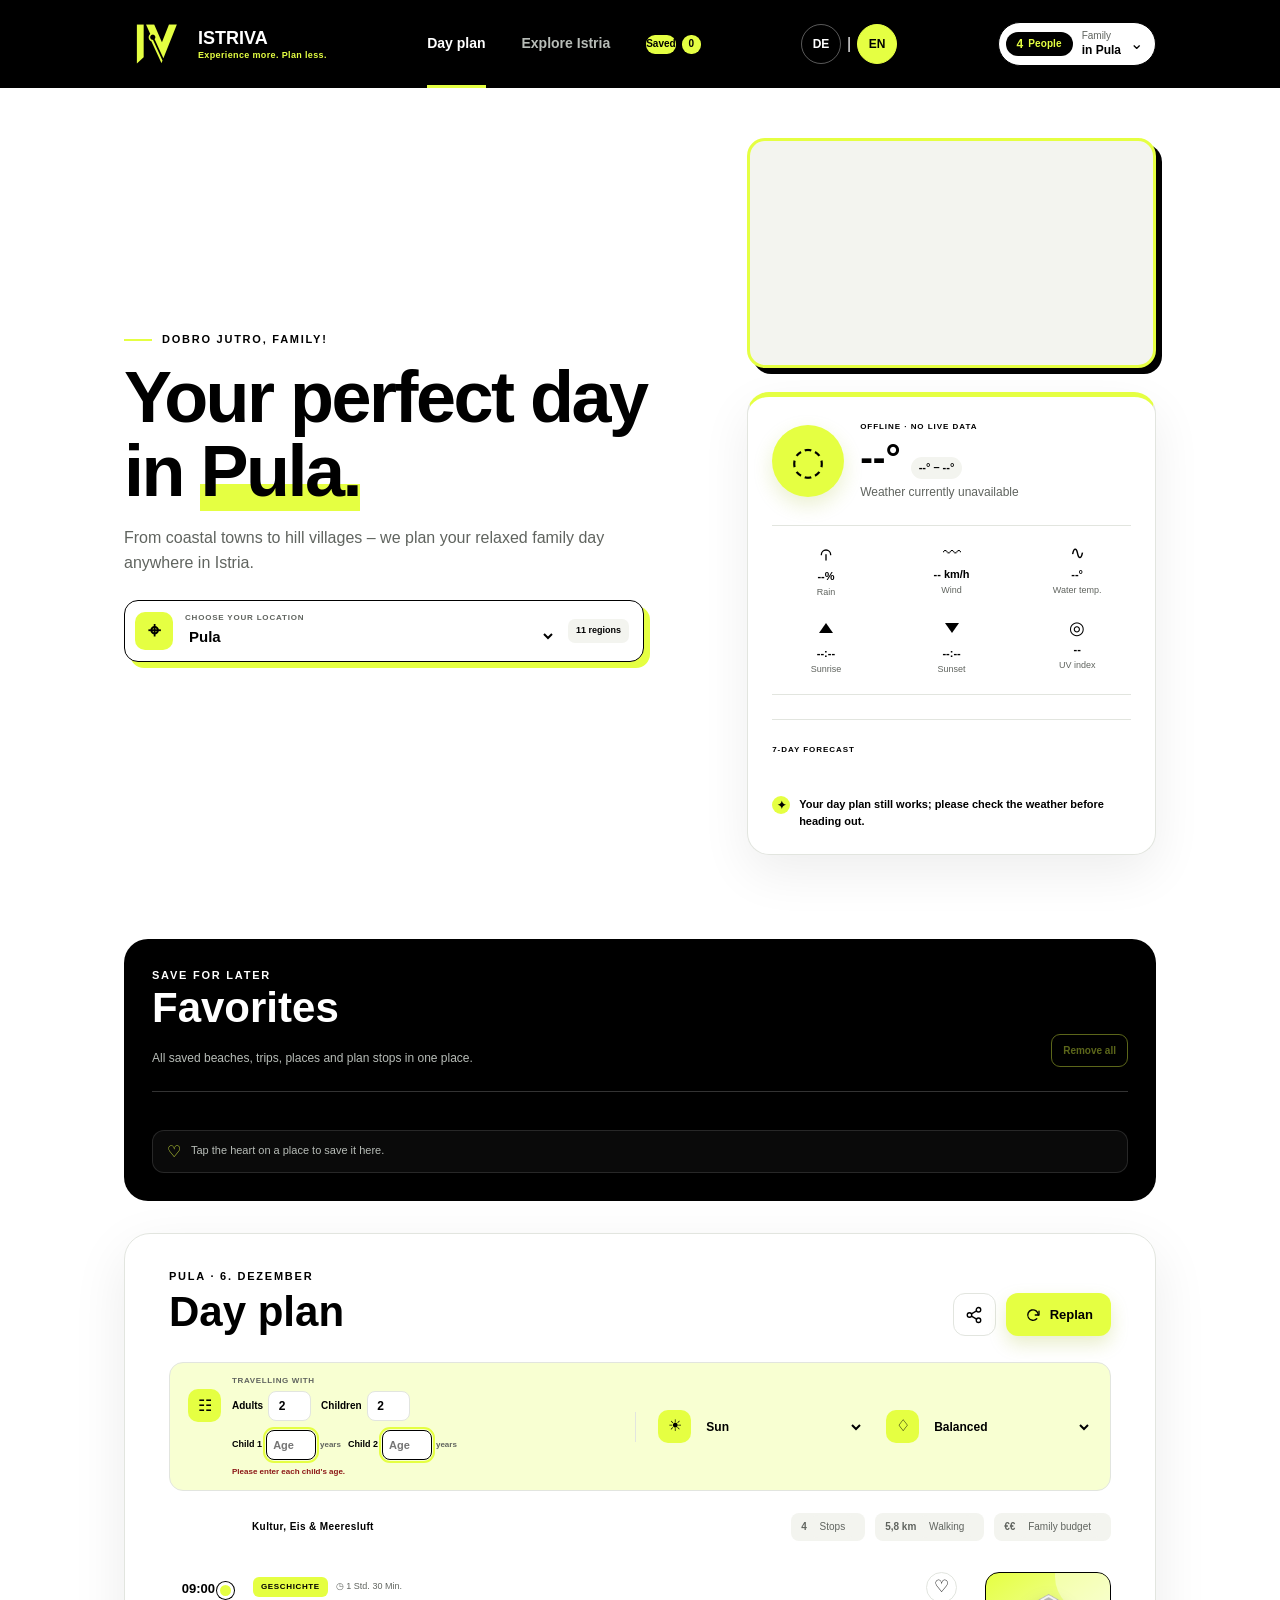
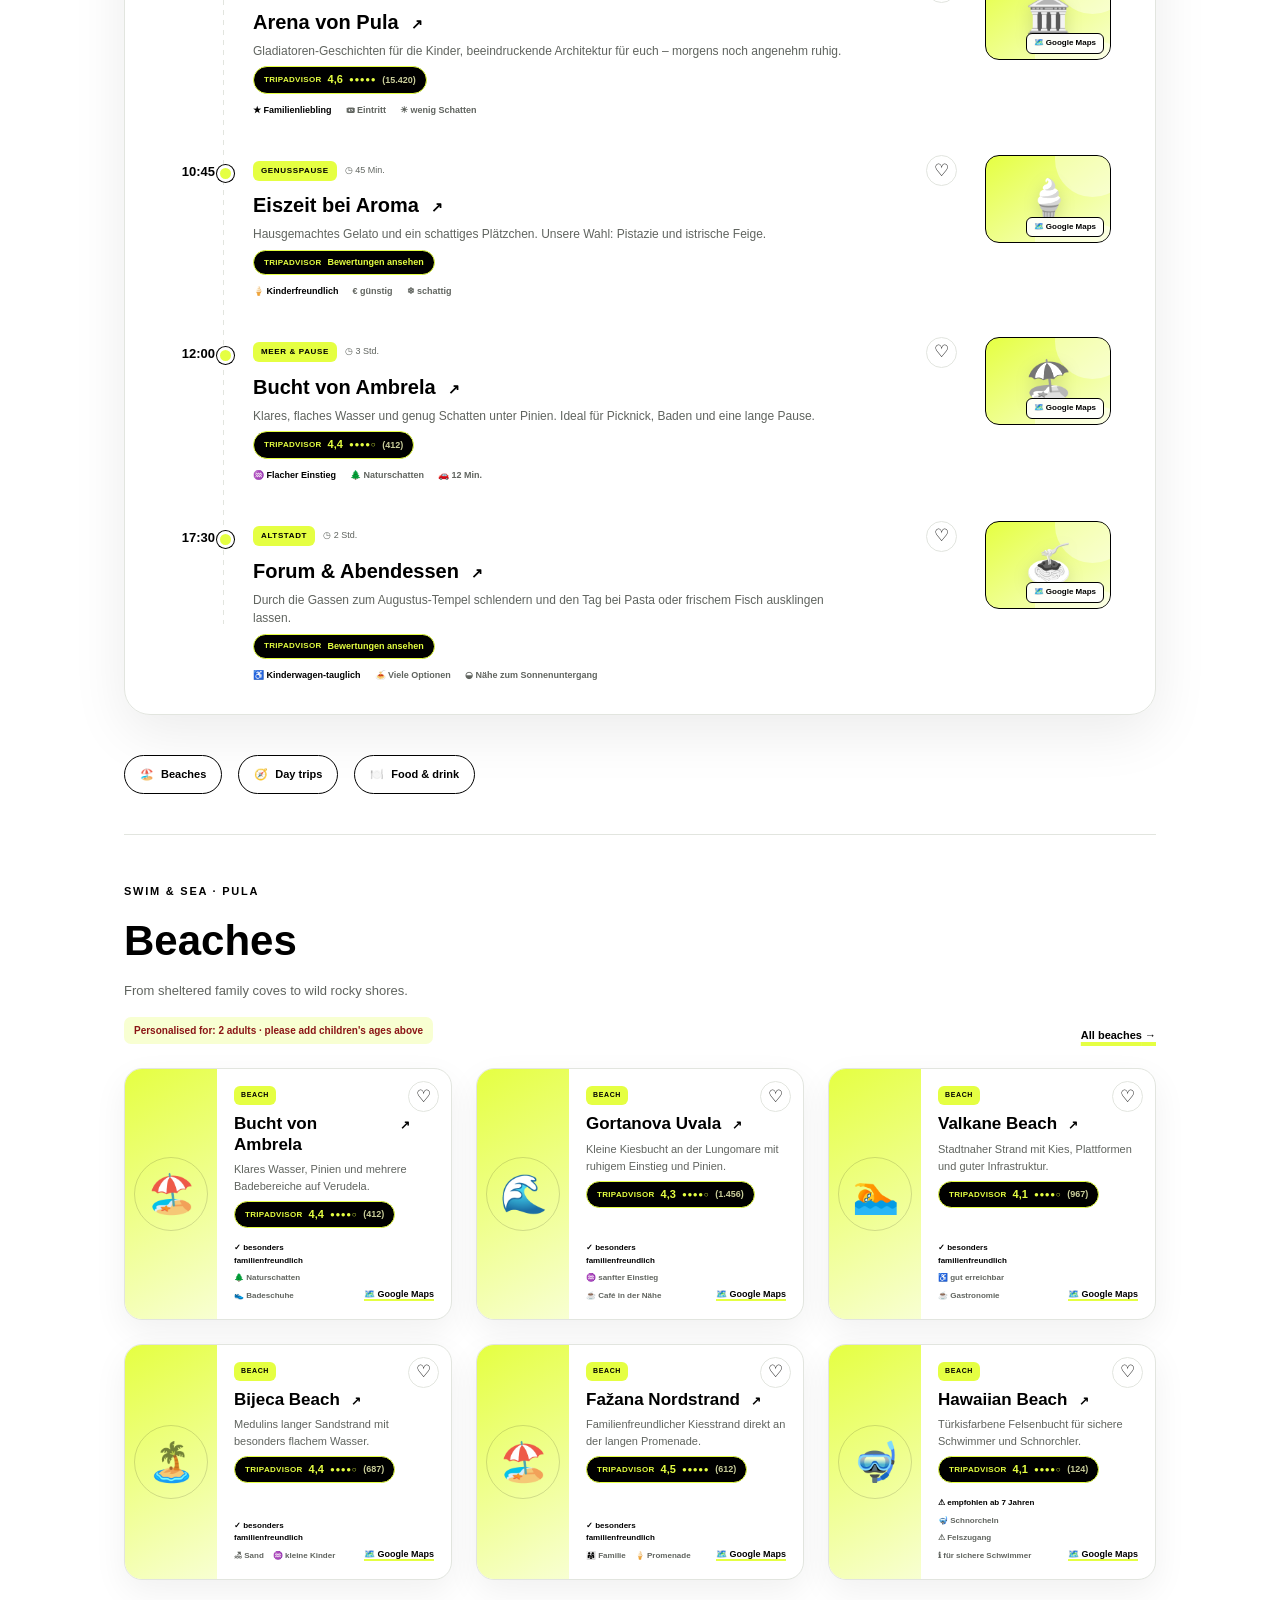
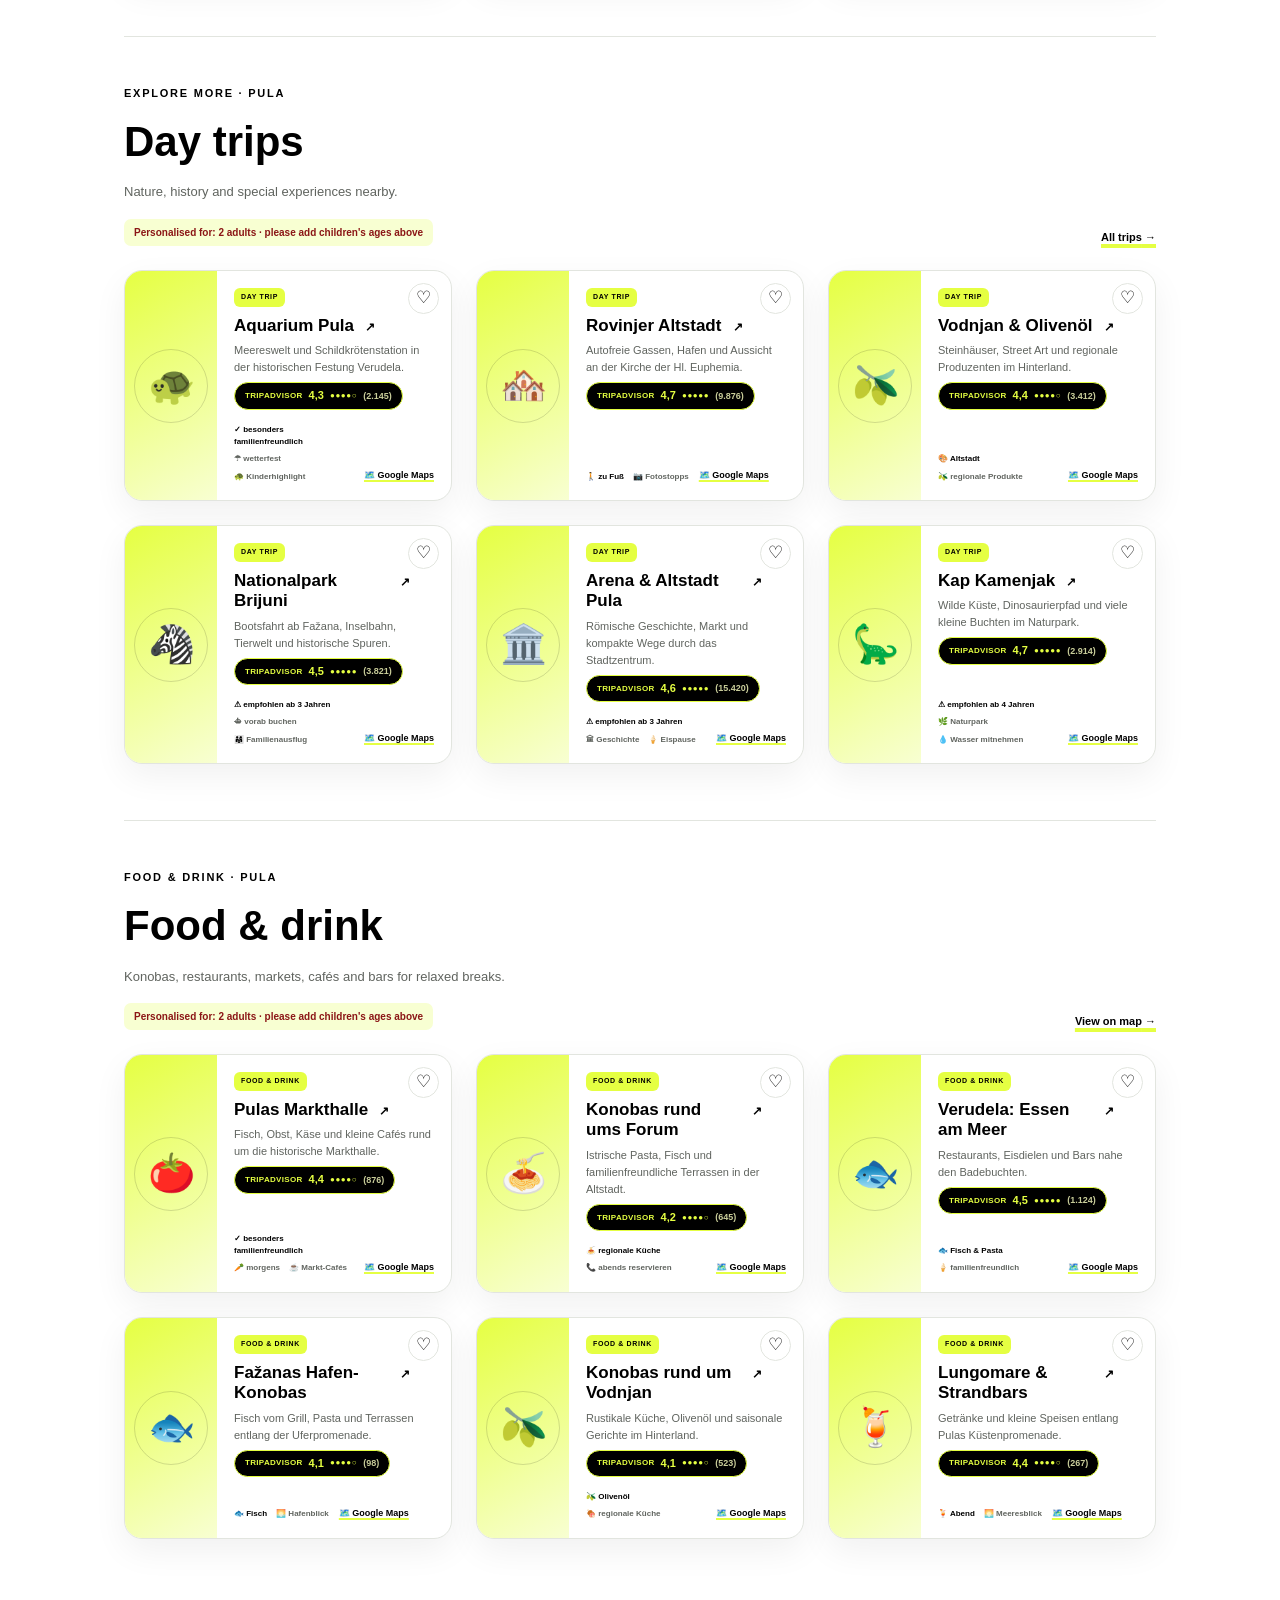
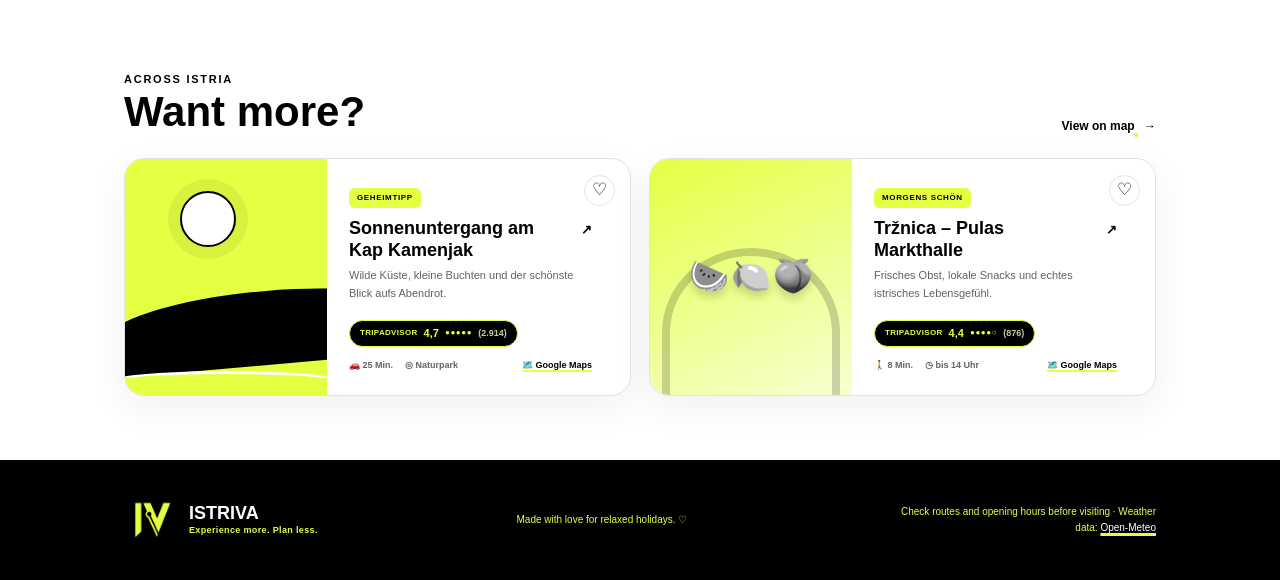
==== commit dabbdf2c: "Show Personen label next to party size in header Replace lone count circle with a compact badge show" ====
--- a/index.html
+++ b/index.html
@@ -17,7 +17,7 @@
   <link rel="icon" type="image/png" sizes="512x512" href="icon-512.png?v=7">
   <link rel="apple-touch-icon" href="icon-192.png?v=7">
   <link rel="manifest" href="manifest.webmanifest?v=10">
-  <link rel="stylesheet" href="styles.css?v=36">
+  <link rel="stylesheet" href="styles.css?v=37">
   <script>
     if (window.matchMedia("(display-mode: standalone)").matches || window.navigator.standalone) {
       document.documentElement.classList.add("standalone");
@@ -49,7 +49,10 @@
       <span class="action-label" data-i18n="notifications.button">Updates</span>
     </button>
     <button class="profile" type="button" data-i18n-attr="aria-label" data-i18n="profile.open">
-      <span id="party-size">4</span>
+      <span class="profile-party">
+        <span class="profile-party-count" id="party-size">4</span>
+        <span class="profile-party-label" id="party-size-label" data-i18n="profile.people">Personen</span>
+      </span>
       <span class="profile-label"><span data-i18n="profile.family">Familie</span><br><strong><span data-i18n="profile.in">in</span> <span id="profile-destination">Pula</span></strong></span>
       <span aria-hidden="true">⌄</span>
     </button>
@@ -349,9 +352,9 @@
   </dialog>
 
   <div class="toast" id="toast" role="status" aria-live="polite"></div>
-  <script src="i18n.js?v=3"></script>
+  <script src="i18n.js?v=5"></script>
   <script src="guide-data.js?v=1"></script>
   <script src="tripadvisor-data.js?v=2"></script>
-  <script src="app.js?v=31"></script>
+  <script src="app.js?v=32"></script>
 </body>
 </html>
--- a/styles.css
+++ b/styles.css
@@ -279,15 +279,31 @@
   flex: 0 0 auto;
 }
 
-.profile > span:first-child {
-  width: 32px;
-  height: 32px;
-  display: grid;
-  place-items: center;
-  border-radius: 50%;
+.profile-party {
+  display: inline-flex;
+  align-items: center;
+  gap: 5px;
+  padding: 6px 11px;
+  border-radius: 999px;
   color: #E5FF42;
   background: var(--ink);
   font-weight: 700;
+  line-height: 1;
+  flex: 0 0 auto;
+}
+
+.profile-party-count {
+  font-size: 12px;
+}
+
+.profile-party-label {
+  font-size: 10px;
+  letter-spacing: .01em;
+  text-transform: lowercase;
+}
+
+.profile-party-label::first-letter {
+  text-transform: uppercase;
 }
 
 .profile-label {
@@ -2263,7 +2279,7 @@
     background: transparent;
   }
 
-  .profile > span:first-child {
+  .profile-party {
     color: var(--ink);
     background: var(--accent);
   }
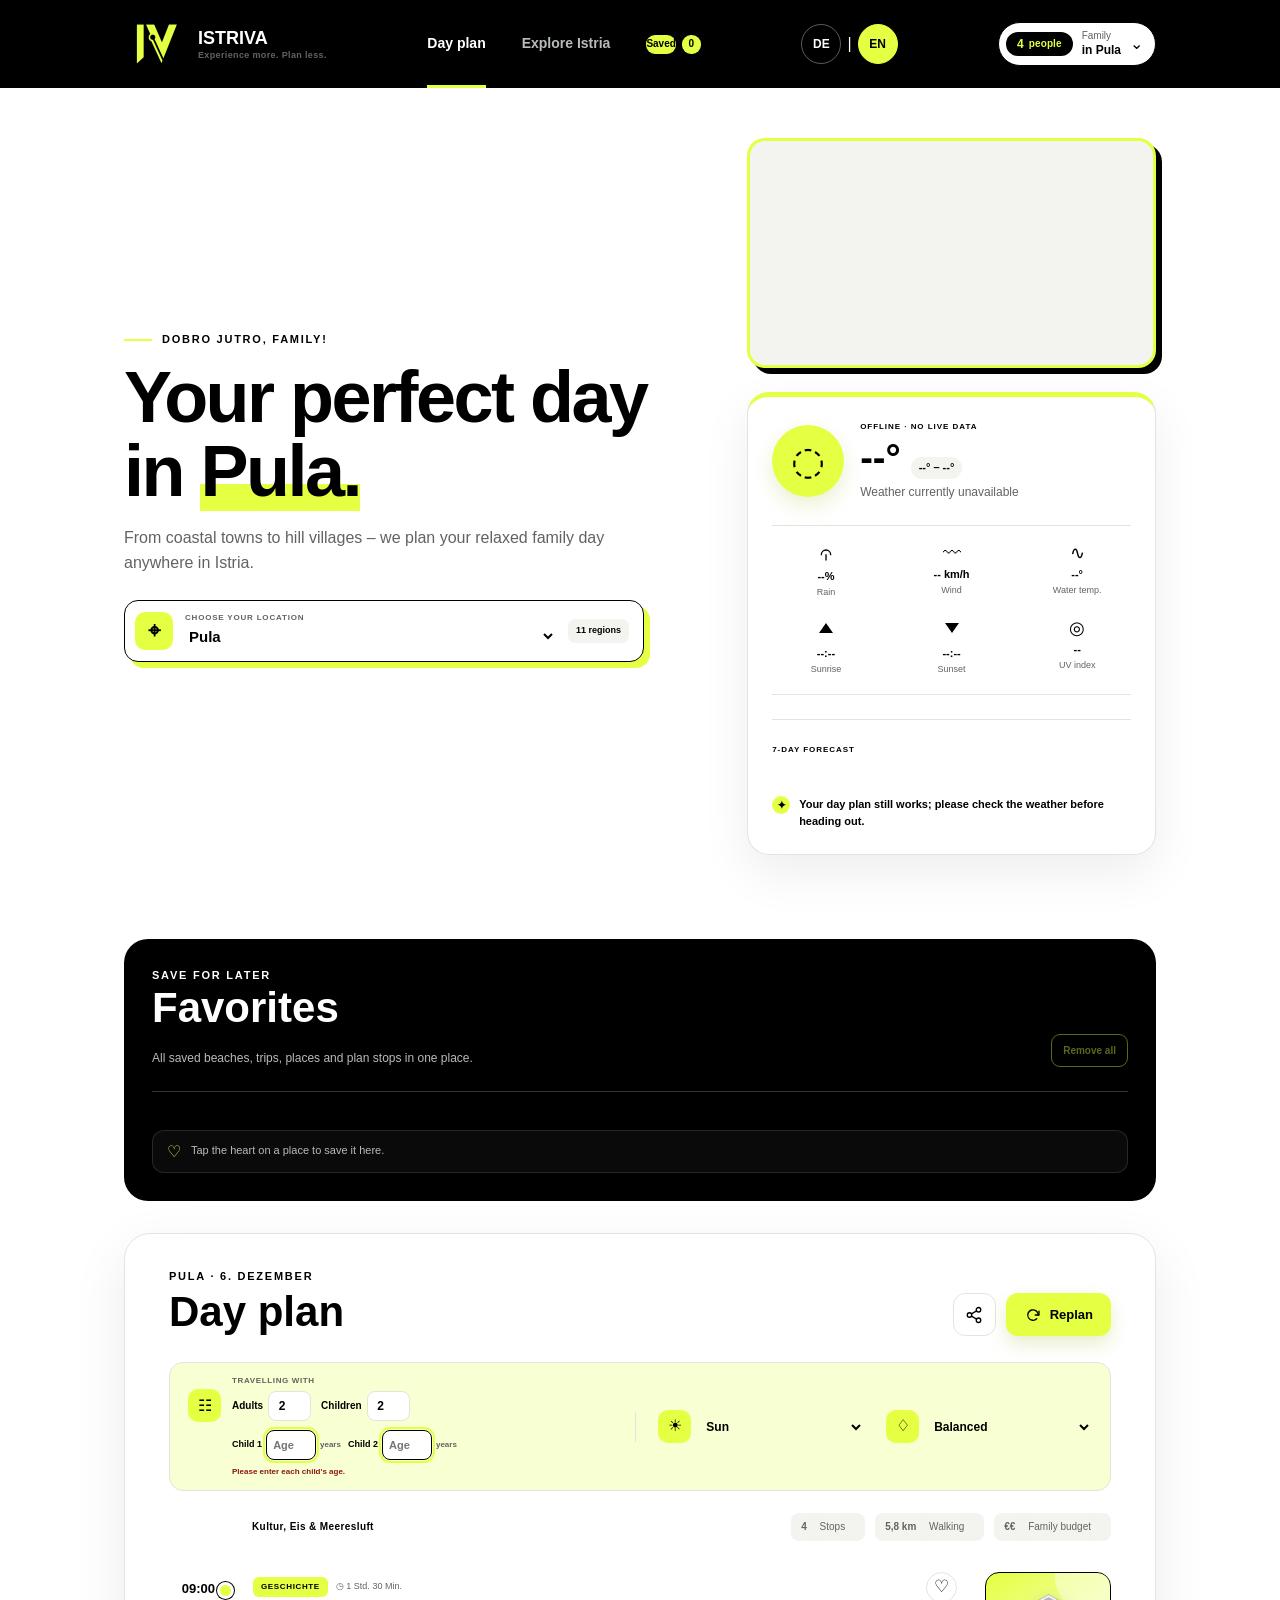
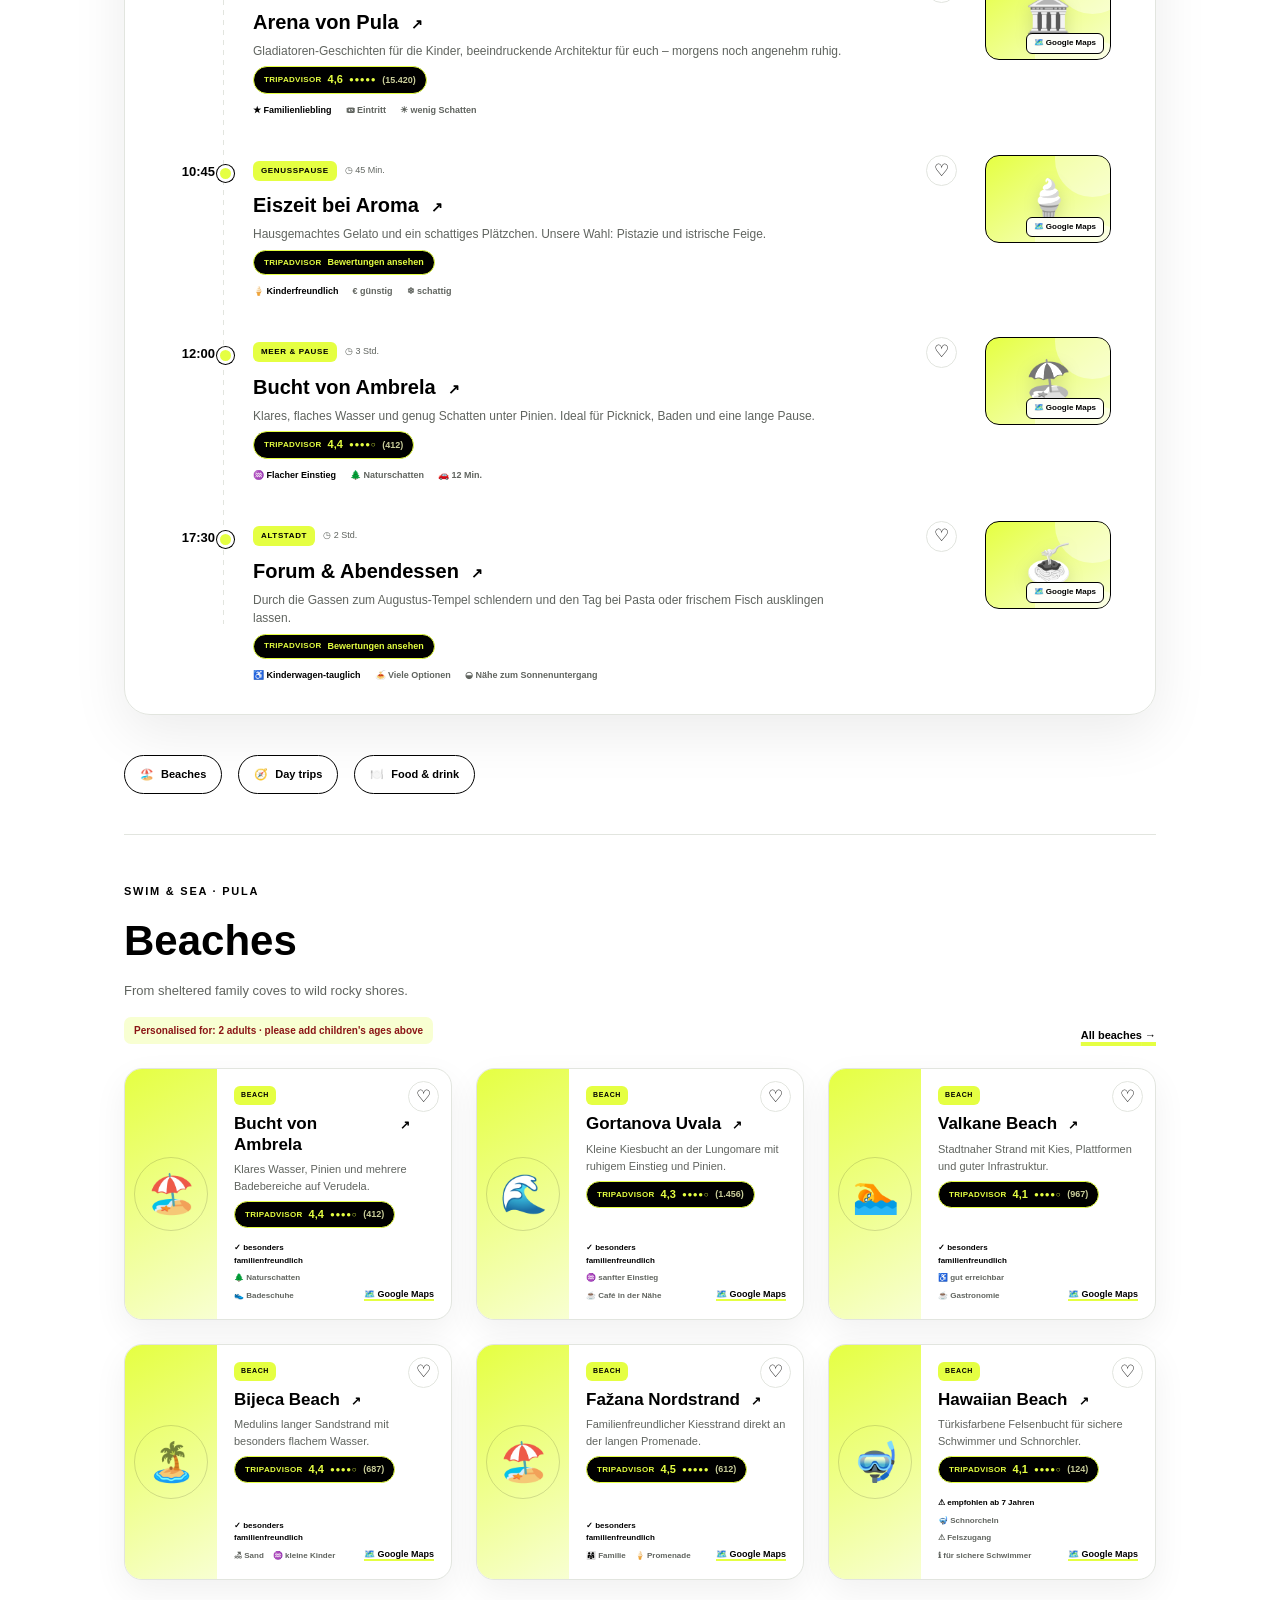
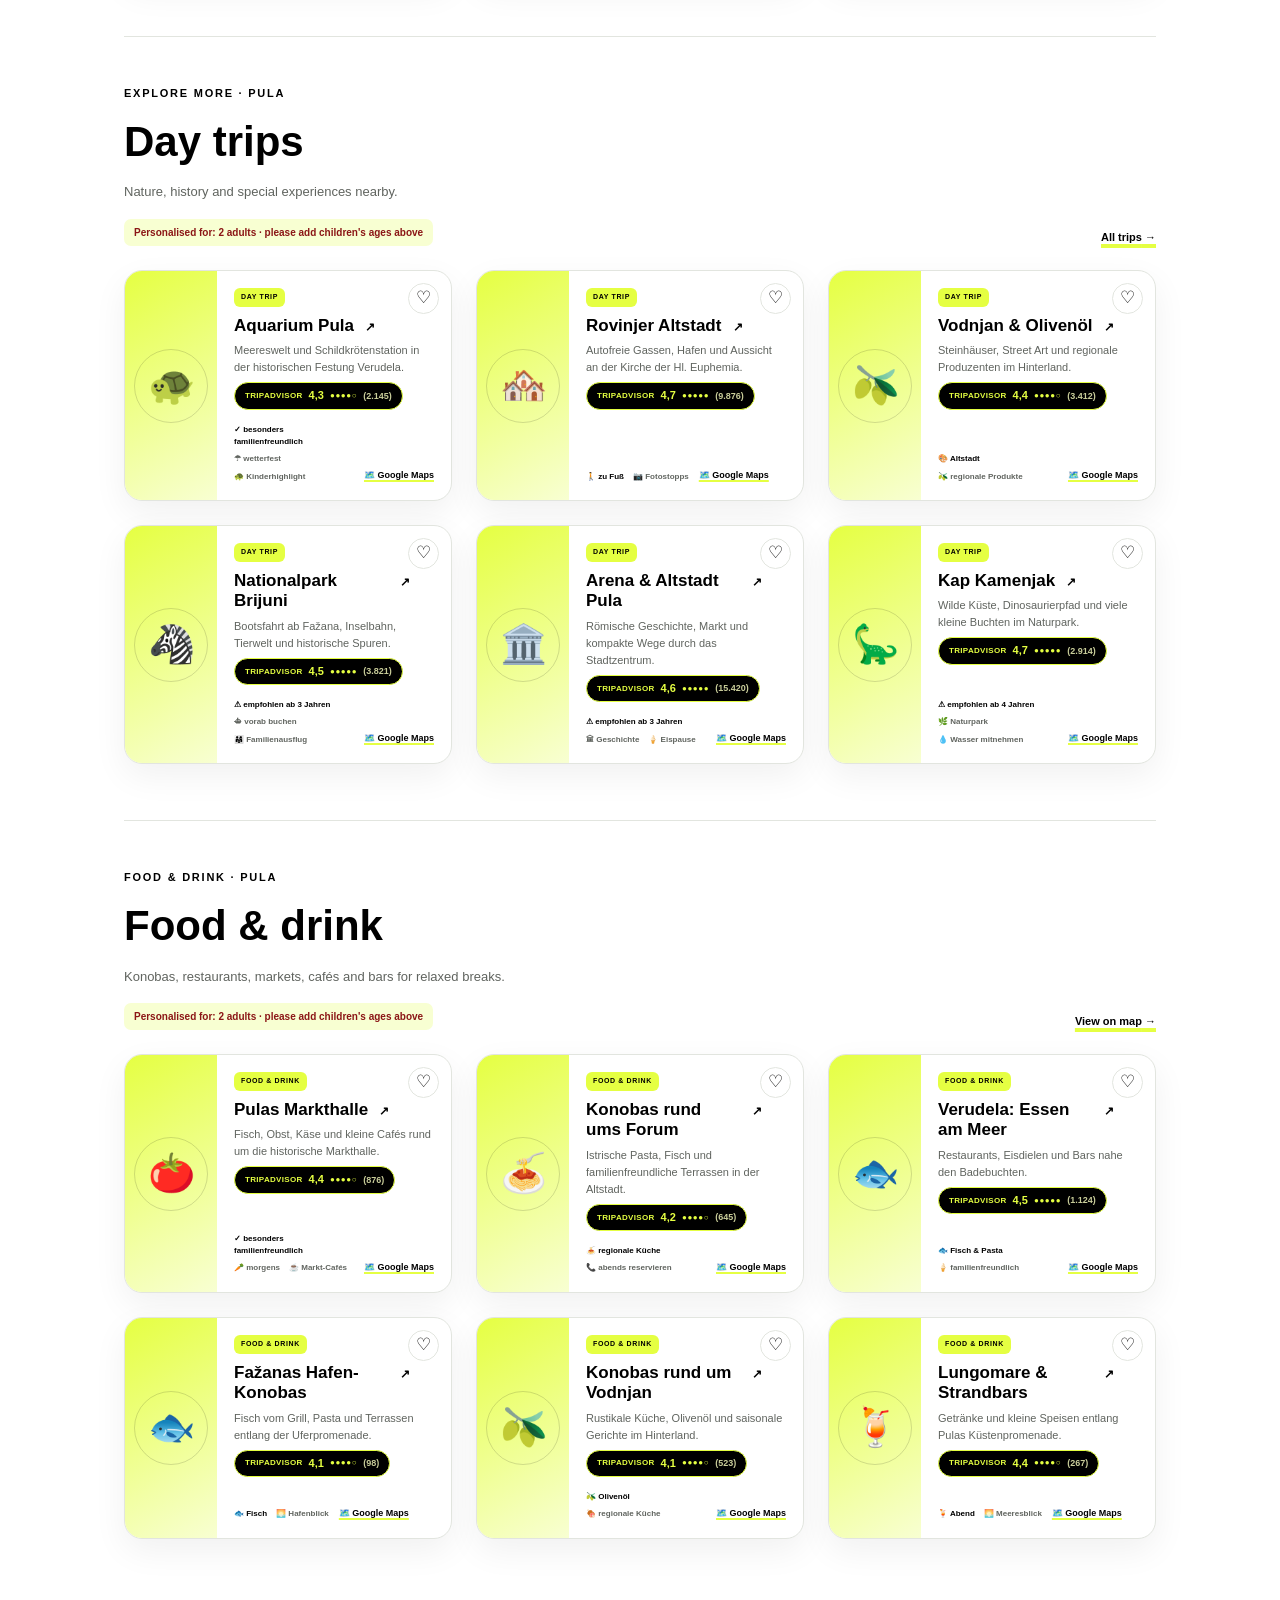
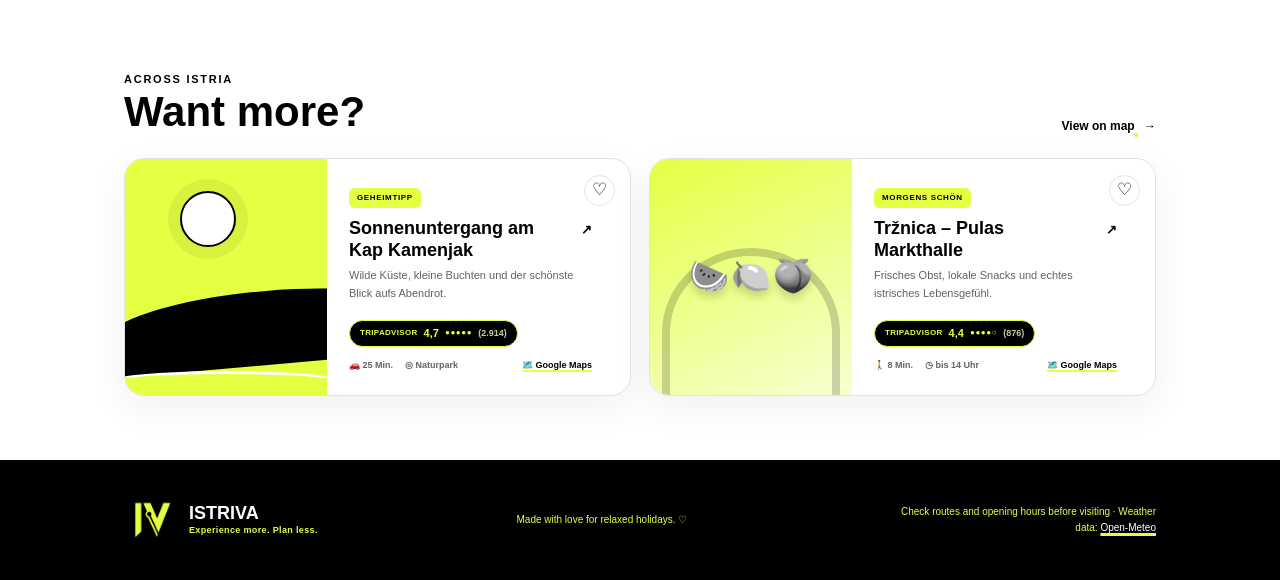
==== commit 6f6c1bf8: "Add brand-name markup in header for ISTRIVA wordmark Co-authored-by: Sebastian <mnnsbstn@users.norep" ====
--- a/index.html
+++ b/index.html
@@ -17,7 +17,7 @@
   <link rel="icon" type="image/png" sizes="512x512" href="icon-512.png?v=7">
   <link rel="apple-touch-icon" href="icon-192.png?v=7">
   <link rel="manifest" href="manifest.webmanifest?v=10">
-  <link rel="stylesheet" href="styles.css?v=37">
+  <link rel="stylesheet" href="styles.css?v=38">
   <script>
     if (window.matchMedia("(display-mode: standalone)").matches || window.navigator.standalone) {
       document.documentElement.classList.add("standalone");
--- a/styles.css
+++ b/styles.css
@@ -154,11 +154,27 @@
 }
 
 .site-header .brand-product {
+  display: flex;
+  flex-direction: column;
+  justify-content: center;
+  min-width: 0;
   color: var(--white);
 }
 
-.site-header .brand small {
+.site-header .brand-name {
+  font-size: 18px;
+  line-height: 1;
+  letter-spacing: .02em;
+}
+
+.site-header .brand-tagline {
+  display: block;
+  margin-top: 4px;
   color: var(--accent);
+  font-family: Arial, Helvetica, sans-serif;
+  font-size: 9px;
+  font-weight: 700;
+  line-height: 1.2;
 }
 
 .site-header nav a {
@@ -299,11 +315,6 @@
 .profile-party-label {
   font-size: 10px;
   letter-spacing: .01em;
-  text-transform: lowercase;
-}
-
-.profile-party-label::first-letter {
-  text-transform: uppercase;
 }
 
 .profile-label {
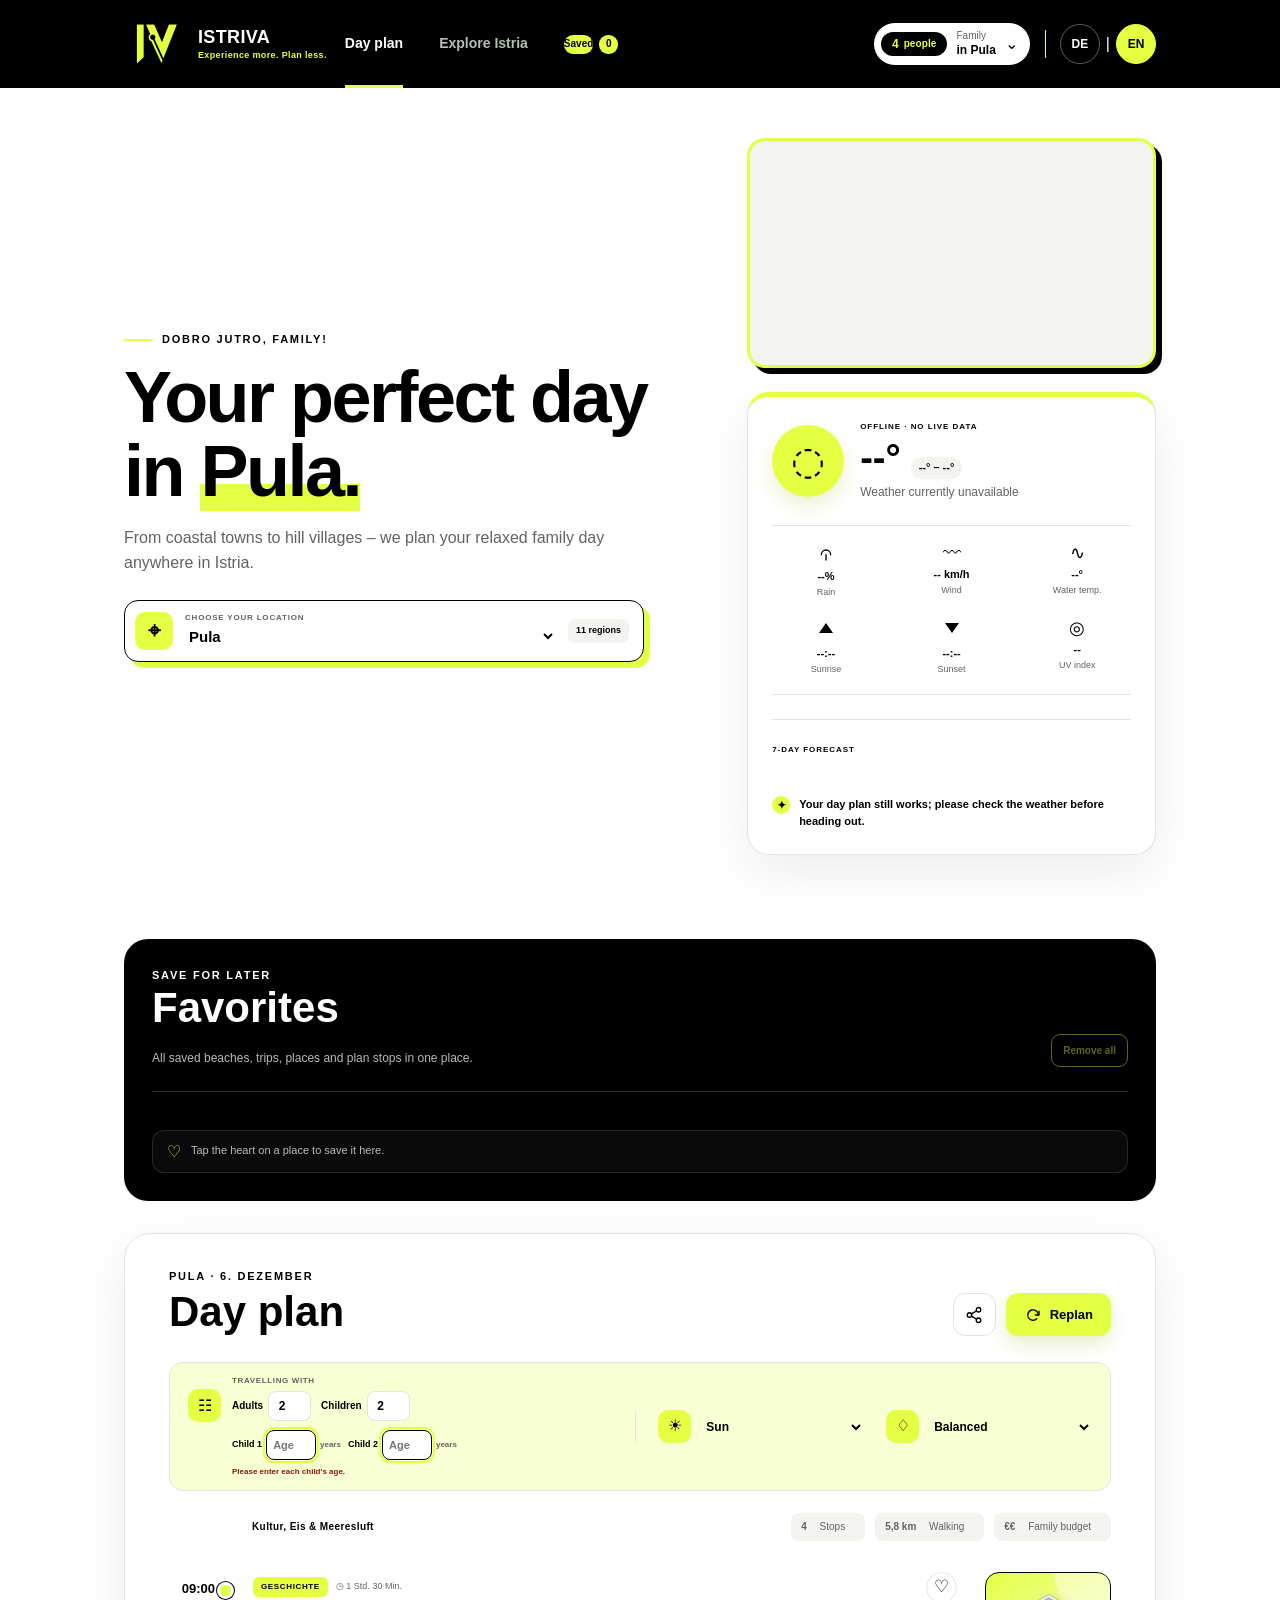
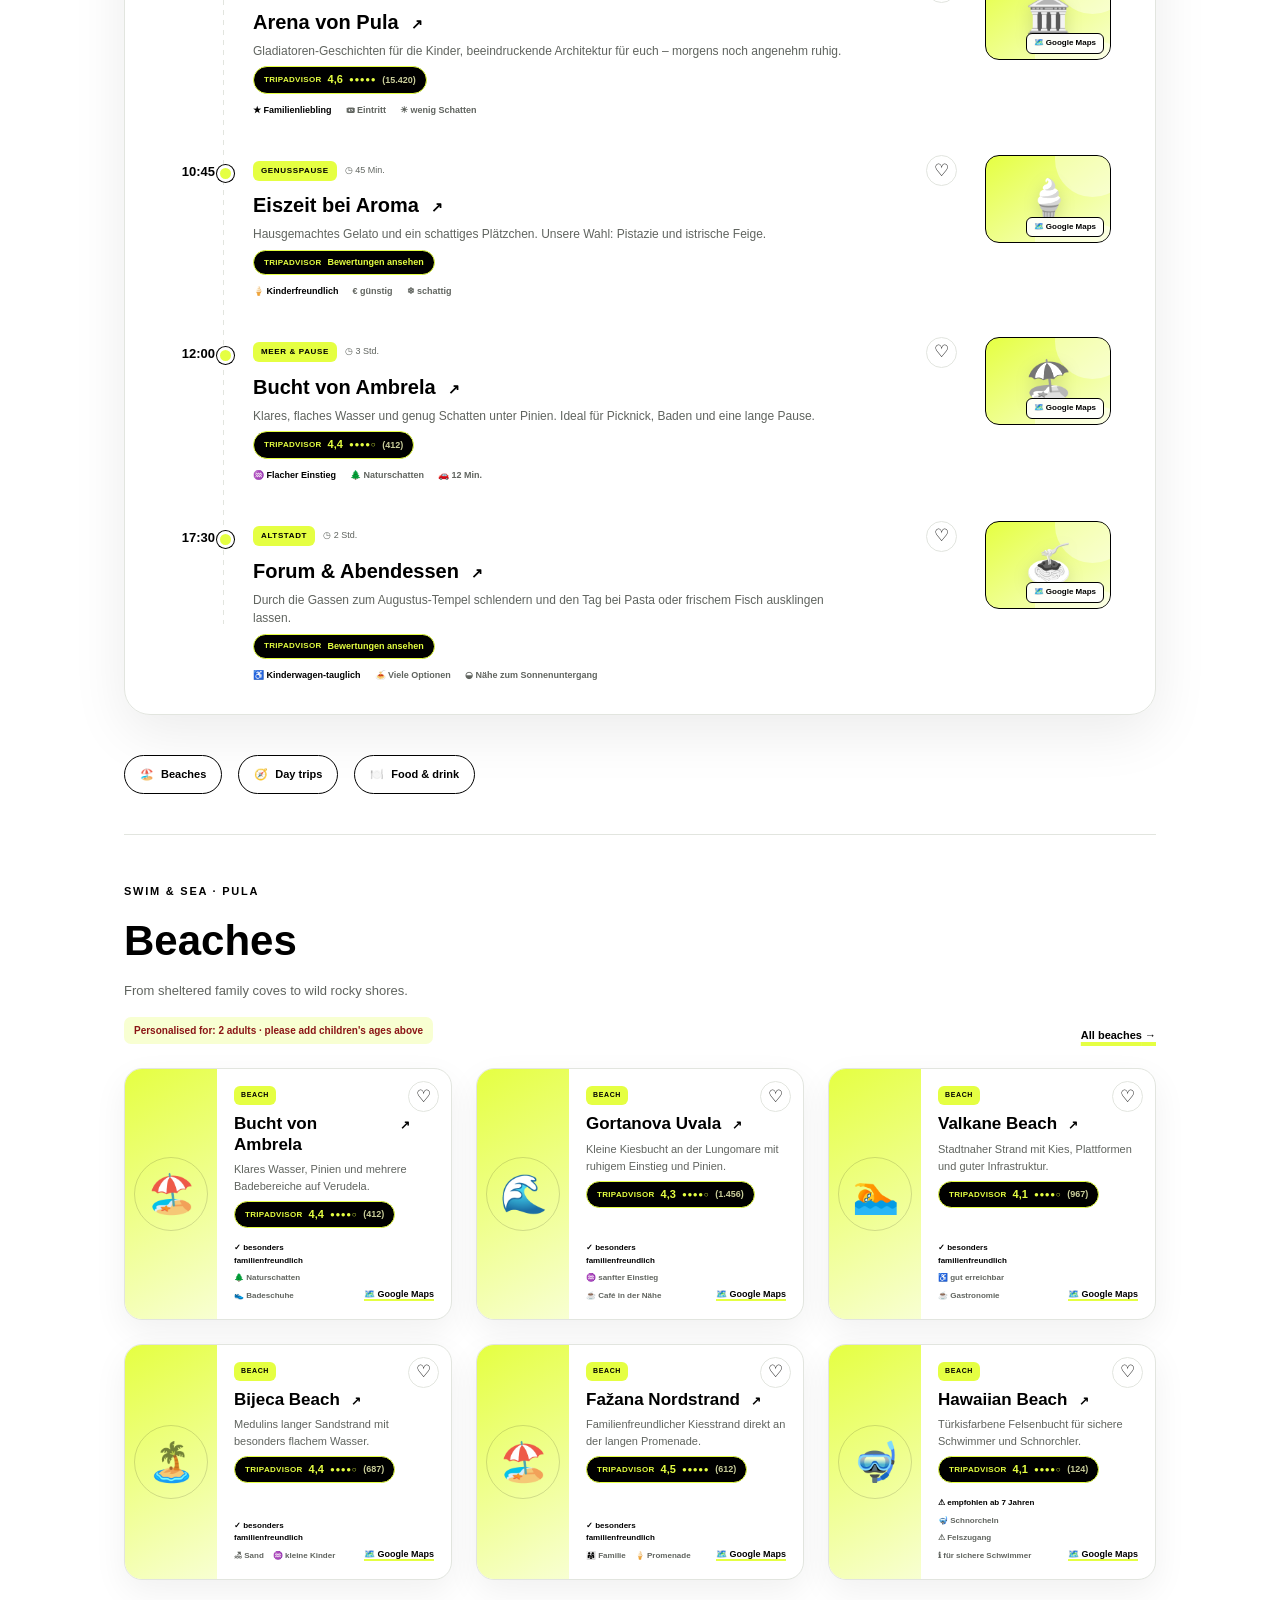
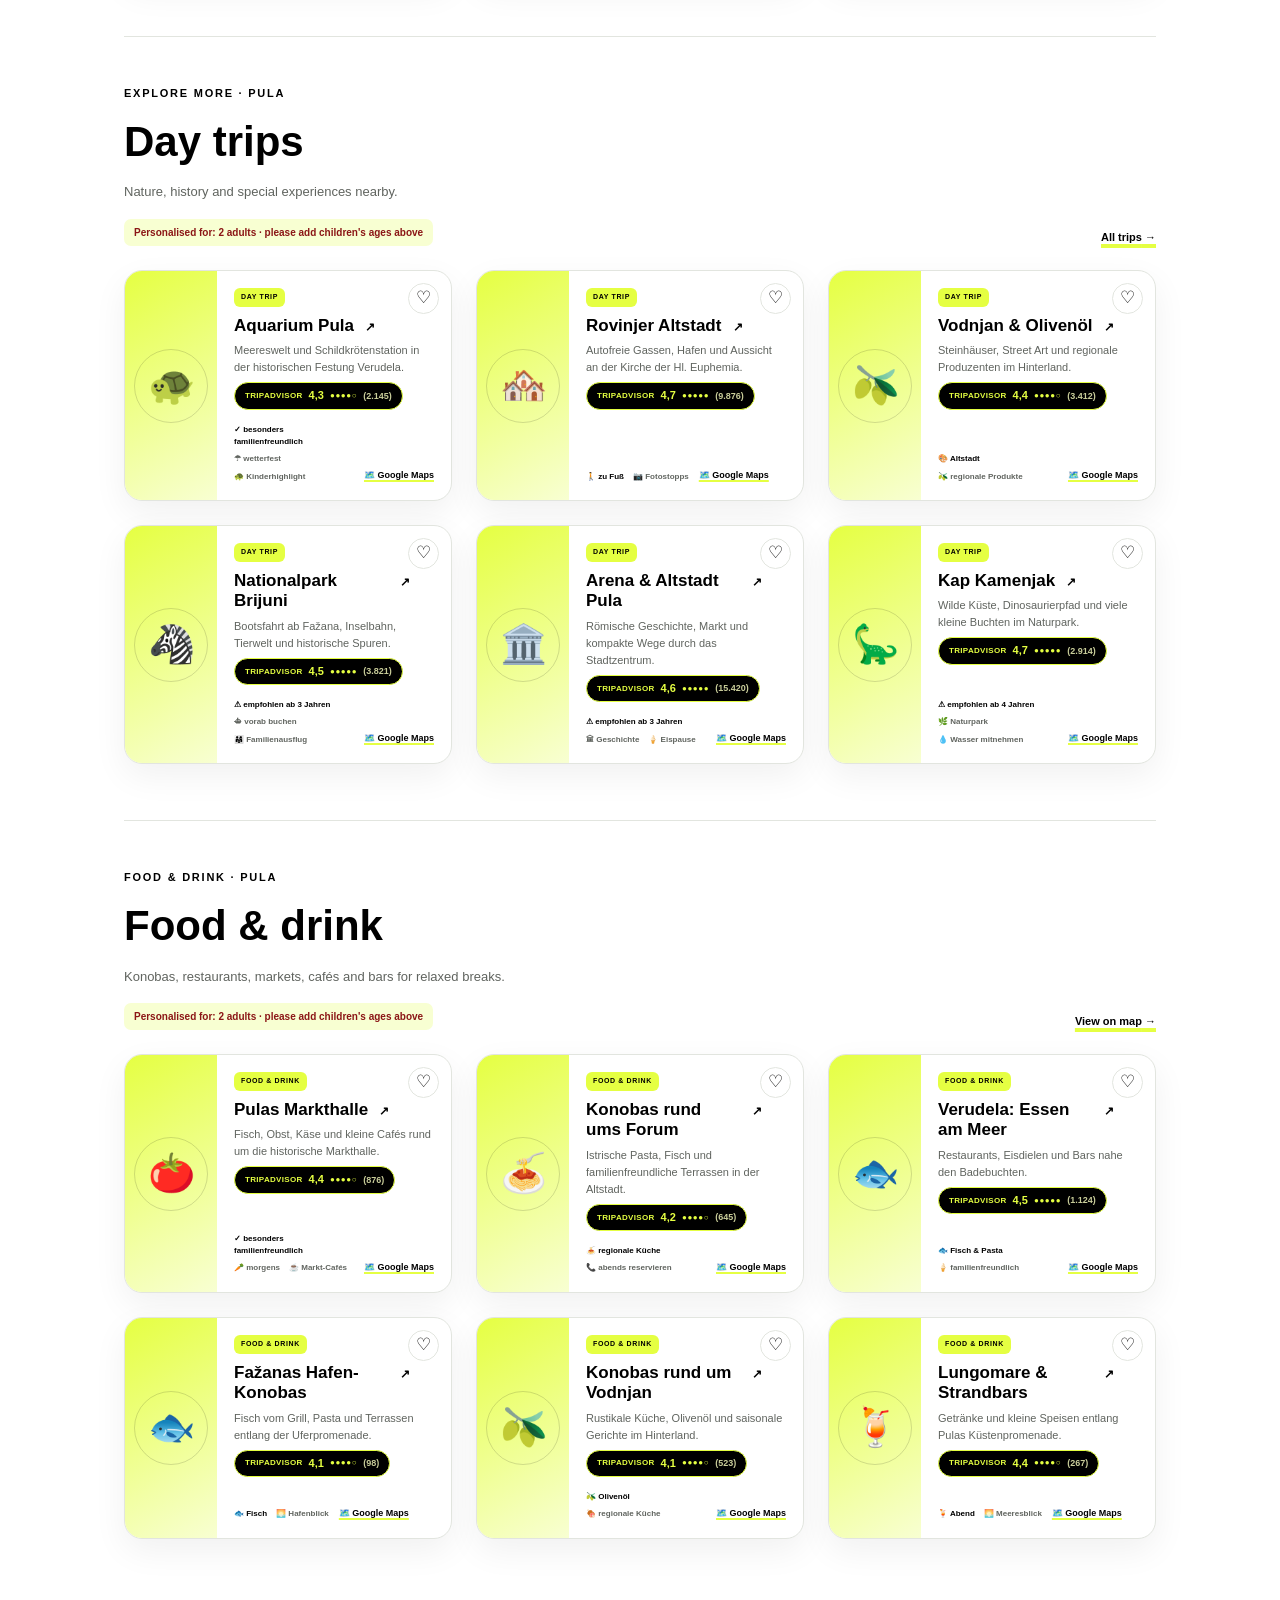
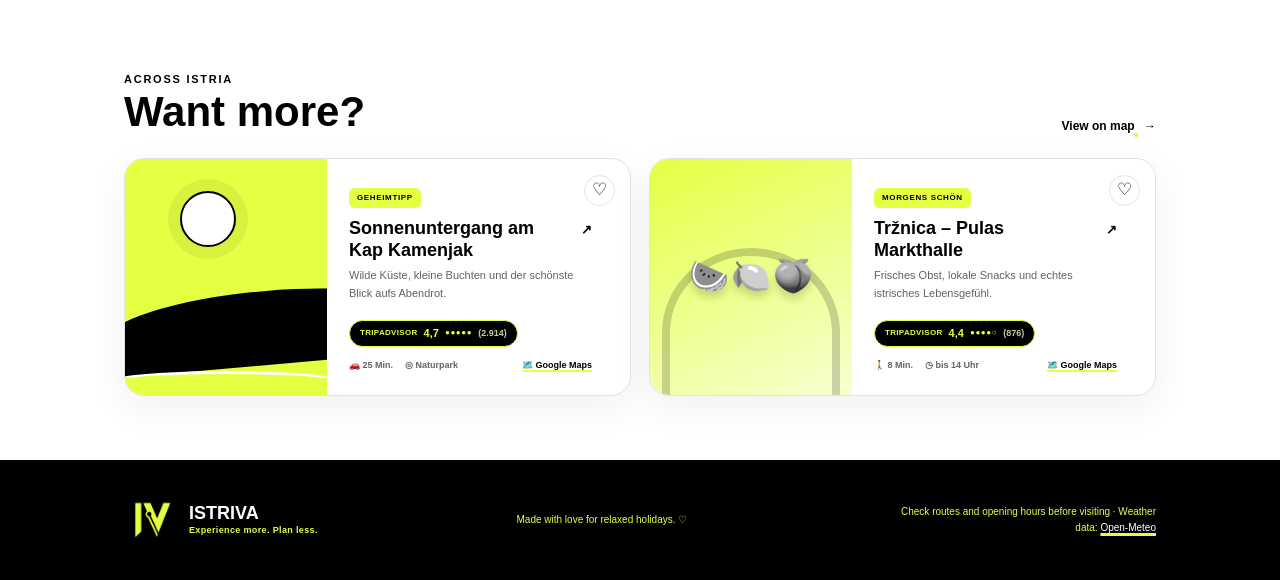
==== commit c527776f: "Fix header: show ISTRIVA name, align actions, add divider - Stop hiding brand name on mobile (only h" ====
--- a/index.html
+++ b/index.html
@@ -17,7 +17,7 @@
   <link rel="icon" type="image/png" sizes="512x512" href="icon-512.png?v=7">
   <link rel="apple-touch-icon" href="icon-192.png?v=7">
   <link rel="manifest" href="manifest.webmanifest?v=10">
-  <link rel="stylesheet" href="styles.css?v=38">
+  <link rel="stylesheet" href="styles.css?v=39">
   <script>
     if (window.matchMedia("(display-mode: standalone)").matches || window.navigator.standalone) {
       document.documentElement.classList.add("standalone");
@@ -32,30 +32,33 @@
   <header class="site-header">
     <a class="brand" href="#" aria-label="mnn_sbstn ISTRIVA Startseite">
       <img class="brand-logo" src="icon-512.png?v=7" alt="">
-      <span class="brand-product">ISTRIVA<small data-i18n="brand.tagline">Mehr erleben. Weniger planen.</small></span>
+      <span class="brand-product"><span class="brand-name">ISTRIVA</span><small class="brand-tagline" data-i18n="brand.tagline">Mehr erleben. Weniger planen.</small></span>
     </a>
     <nav aria-label="Hauptnavigation" data-i18n-attr="aria-label" data-i18n="nav.ariaMain">
       <a class="active" href="#plan" data-i18n="nav.plan">Tagesplan</a>
       <a href="#straende" data-i18n="nav.discover">Istrien entdecken</a>
       <a href="#favoriten"><span data-i18n="nav.favorites">Favoriten</span> <span id="favorite-count">0</span></a>
     </nav>
-    <div class="lang-switch" role="group" data-i18n-attr="aria-label" data-i18n="lang.switch">
-      <button type="button" class="lang-btn active" data-set-lang="de" aria-pressed="true">DE</button>
-      <span aria-hidden="true">|</span>
-      <button type="button" class="lang-btn" data-set-lang="en" aria-pressed="false">EN</button>
+    <div class="header-actions">
+      <button class="notification-button" id="notification-button" type="button" aria-pressed="false" aria-haspopup="dialog" aria-controls="notification-dialog" hidden>
+        <svg viewBox="0 0 24 24" aria-hidden="true"><path d="M18 8a6 6 0 0 0-12 0c0 7-3 7-3 9h18c0-2-3-2-3-9M10 21h4"/></svg>
+        <span class="action-label" data-i18n="notifications.button">Updates</span>
+      </button>
+      <button class="profile" type="button" data-i18n-attr="aria-label" data-i18n="profile.open">
+        <span class="profile-party">
+          <span class="profile-party-count" id="party-size">4</span>
+          <span class="profile-party-label" id="party-size-label" data-i18n="profile.people">Personen</span>
+        </span>
+        <span class="profile-label"><span data-i18n="profile.family">Familie</span><br><strong><span data-i18n="profile.in">in</span> <span id="profile-destination">Pula</span></strong></span>
+        <span aria-hidden="true">⌄</span>
+      </button>
+      <span class="header-divider" aria-hidden="true"></span>
+      <div class="lang-switch" role="group" data-i18n-attr="aria-label" data-i18n="lang.switch">
+        <button type="button" class="lang-btn active" data-set-lang="de" aria-pressed="true">DE</button>
+        <span aria-hidden="true">|</span>
+        <button type="button" class="lang-btn" data-set-lang="en" aria-pressed="false">EN</button>
+      </div>
     </div>
-    <button class="notification-button" id="notification-button" type="button" aria-pressed="false" aria-haspopup="dialog" aria-controls="notification-dialog" hidden>
-      <svg viewBox="0 0 24 24" aria-hidden="true"><path d="M18 8a6 6 0 0 0-12 0c0 7-3 7-3 9h18c0-2-3-2-3-9M10 21h4"/></svg>
-      <span class="action-label" data-i18n="notifications.button">Updates</span>
-    </button>
-    <button class="profile" type="button" data-i18n-attr="aria-label" data-i18n="profile.open">
-      <span class="profile-party">
-        <span class="profile-party-count" id="party-size">4</span>
-        <span class="profile-party-label" id="party-size-label" data-i18n="profile.people">Personen</span>
-      </span>
-      <span class="profile-label"><span data-i18n="profile.family">Familie</span><br><strong><span data-i18n="profile.in">in</span> <span id="profile-destination">Pula</span></strong></span>
-      <span aria-hidden="true">⌄</span>
-    </button>
   </header>
 
   <main>
--- a/styles.css
+++ b/styles.css
@@ -138,6 +138,8 @@
   align-items: center;
   align-self: stretch;
   gap: 10px;
+  flex: 0 1 auto;
+  min-width: 0;
   color: var(--teal-dark);
   font-family: Arial, Helvetica, sans-serif;
   font-weight: 700;
@@ -162,9 +164,12 @@
 }
 
 .site-header .brand-name {
+  display: block;
+  color: #ffffff;
   font-size: 18px;
   line-height: 1;
   letter-spacing: .02em;
+  white-space: nowrap;
 }
 
 .site-header .brand-tagline {
@@ -584,6 +589,21 @@
   color: var(--white);
 }
 
+.header-actions {
+  display: flex;
+  align-items: center;
+  gap: 14px;
+  margin-left: auto;
+  flex: 0 0 auto;
+}
+
+.header-divider {
+  width: 1px;
+  height: 28px;
+  flex: 0 0 auto;
+  background: #E5FF42;
+}
+
 .site-header .lang-btn {
   min-width: 40px;
   min-height: 40px;
@@ -601,12 +621,6 @@
   background: var(--accent);
   border-color: var(--accent);
   color: #000;
-}
-
-@media (max-width: 620px) {
-  .site-header .lang-switch {
-    order: 2;
-  }
 }
 
 h1,
@@ -2275,8 +2289,20 @@
     background: #000000;
   }
 
-  .site-header .brand-product {
+  .site-header .brand-name {
+    font-size: 15px;
+  }
+
+  .site-header .brand-tagline {
     display: none;
+  }
+
+  .header-actions {
+    gap: 12px;
+  }
+
+  .header-divider {
+    height: 24px;
   }
 
   .profile-label,
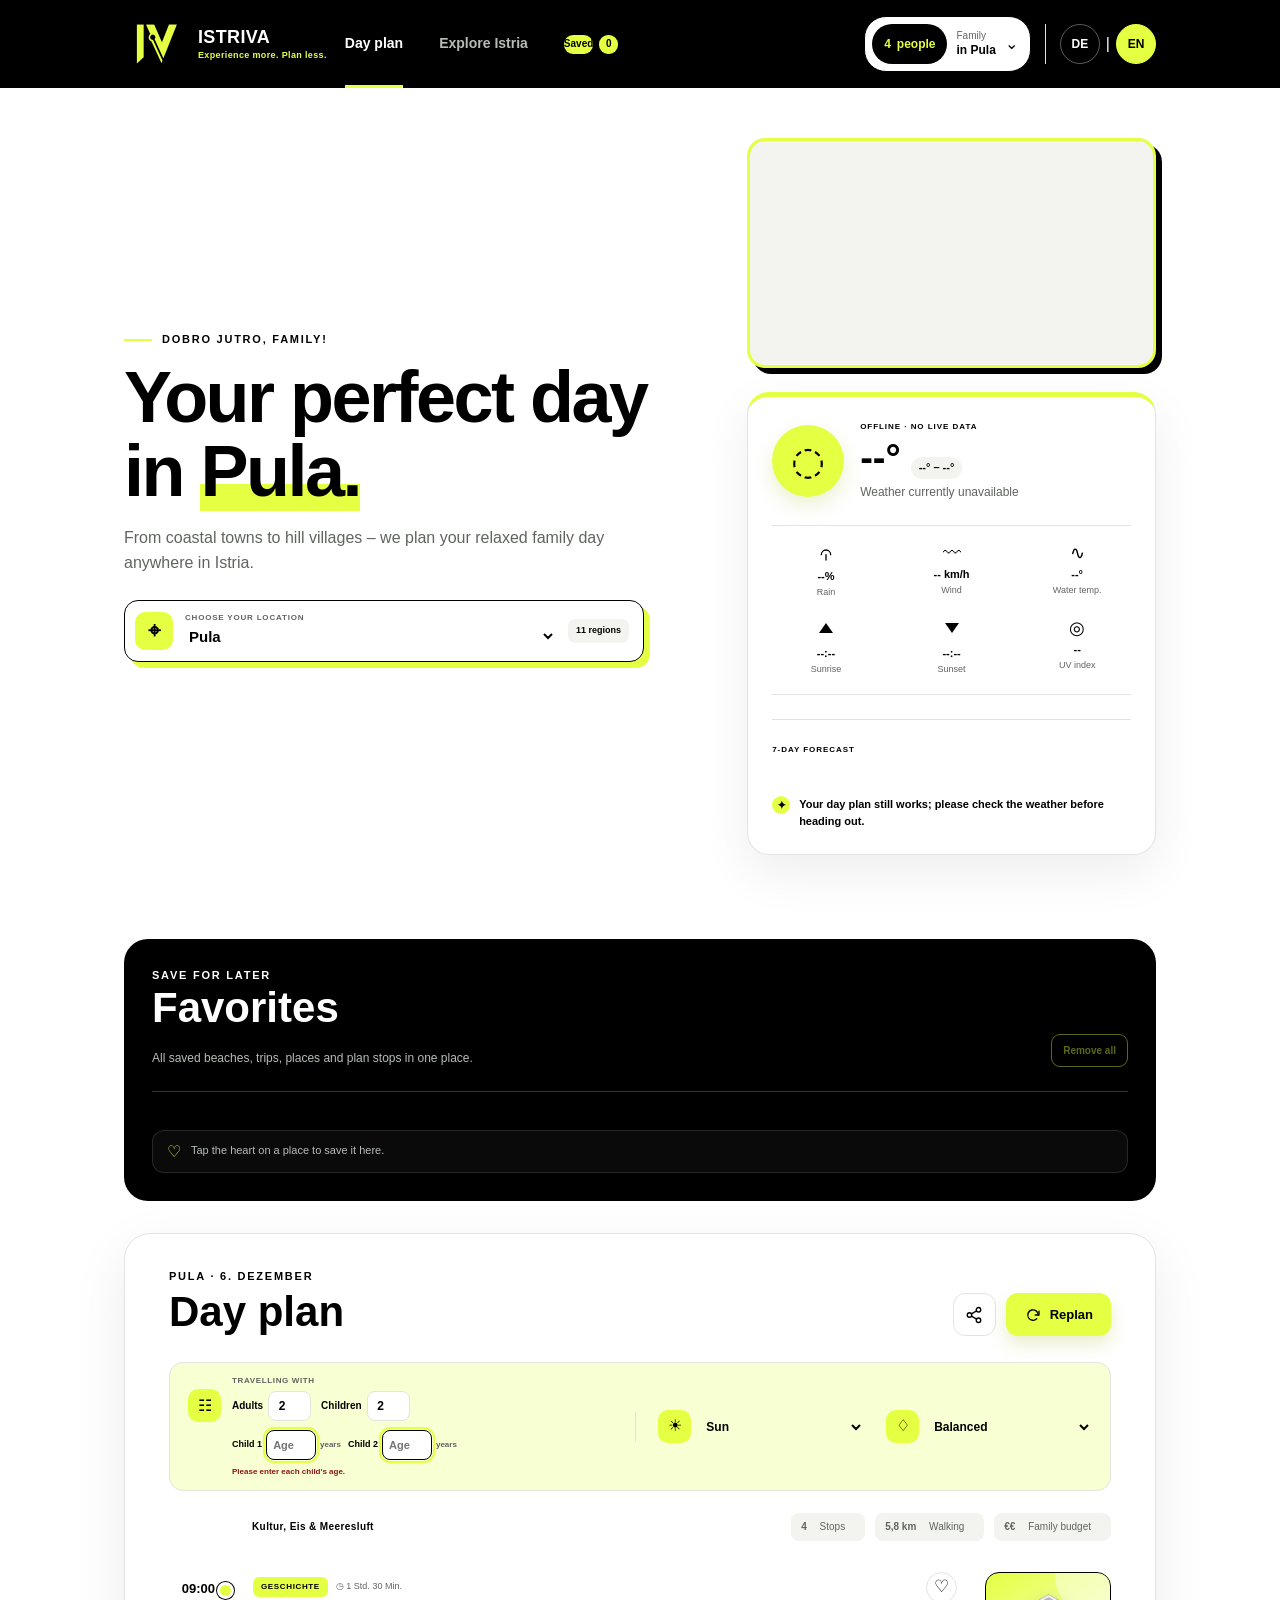
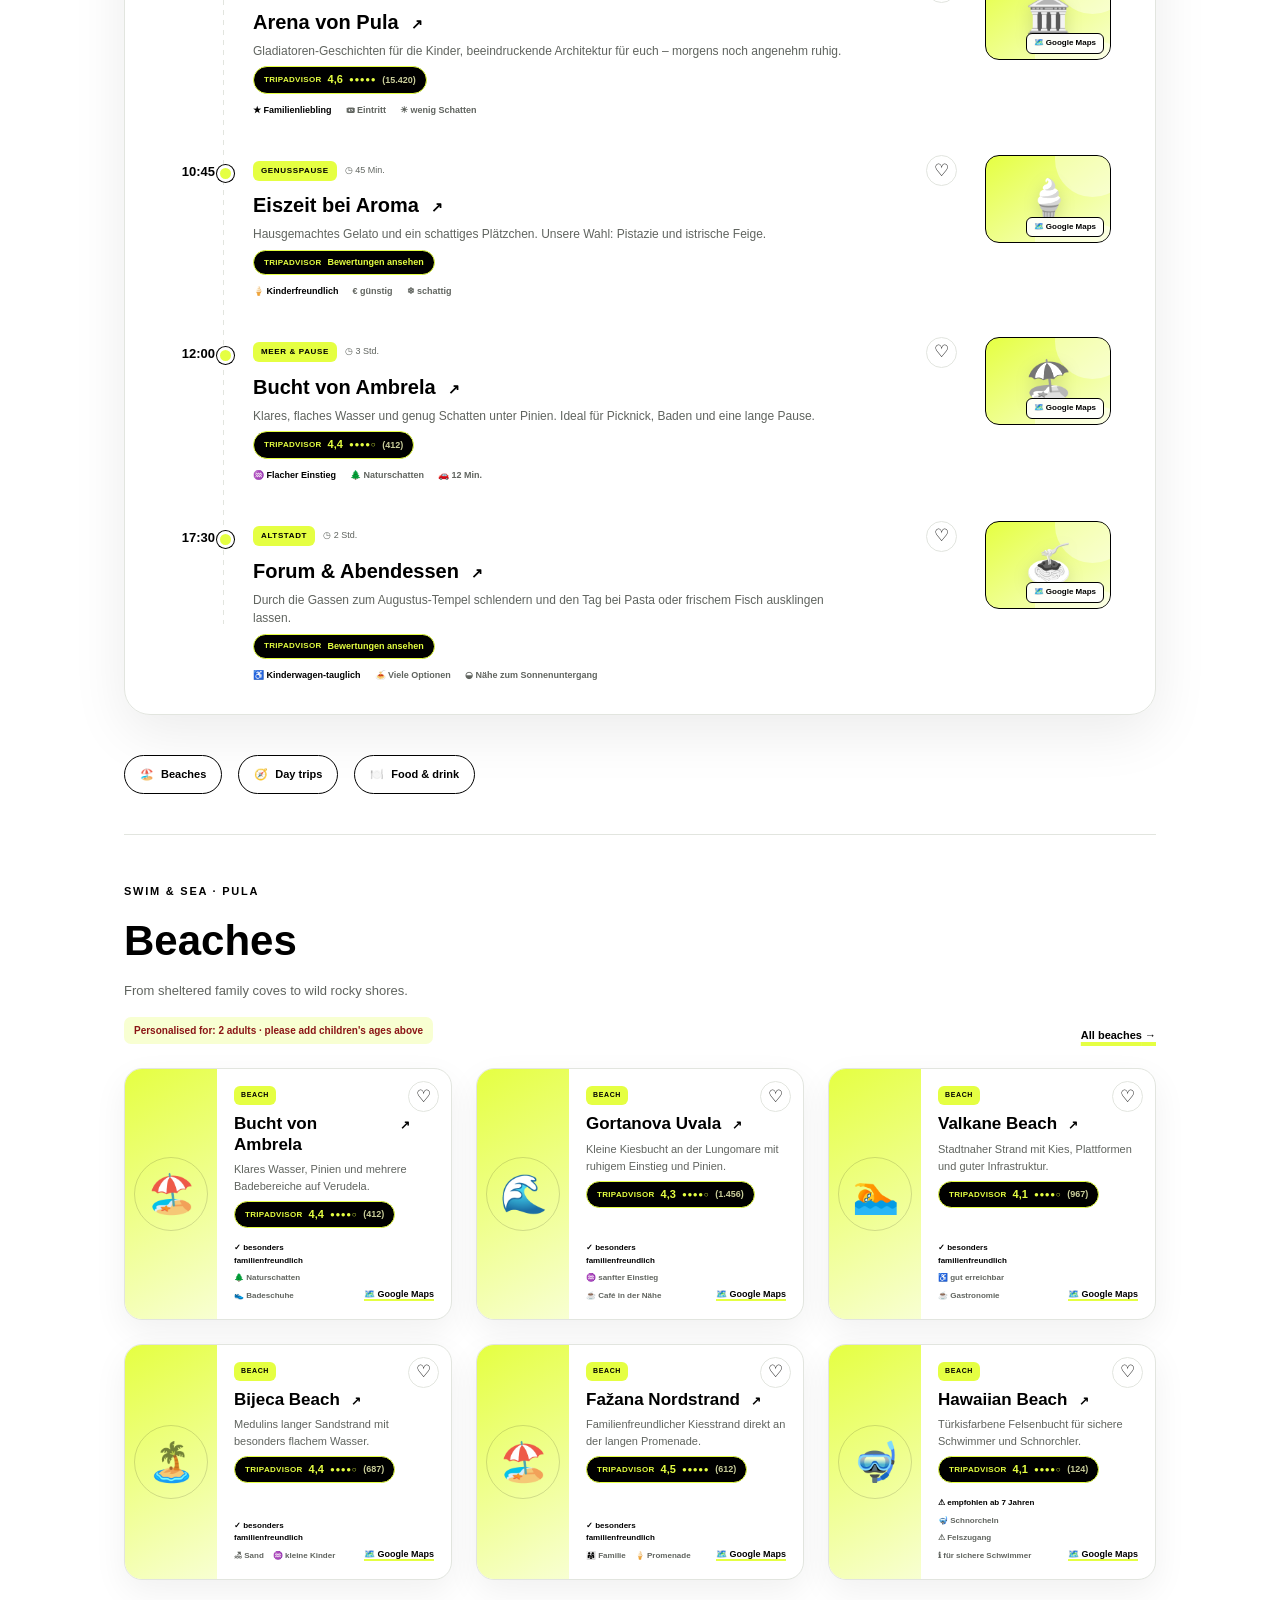
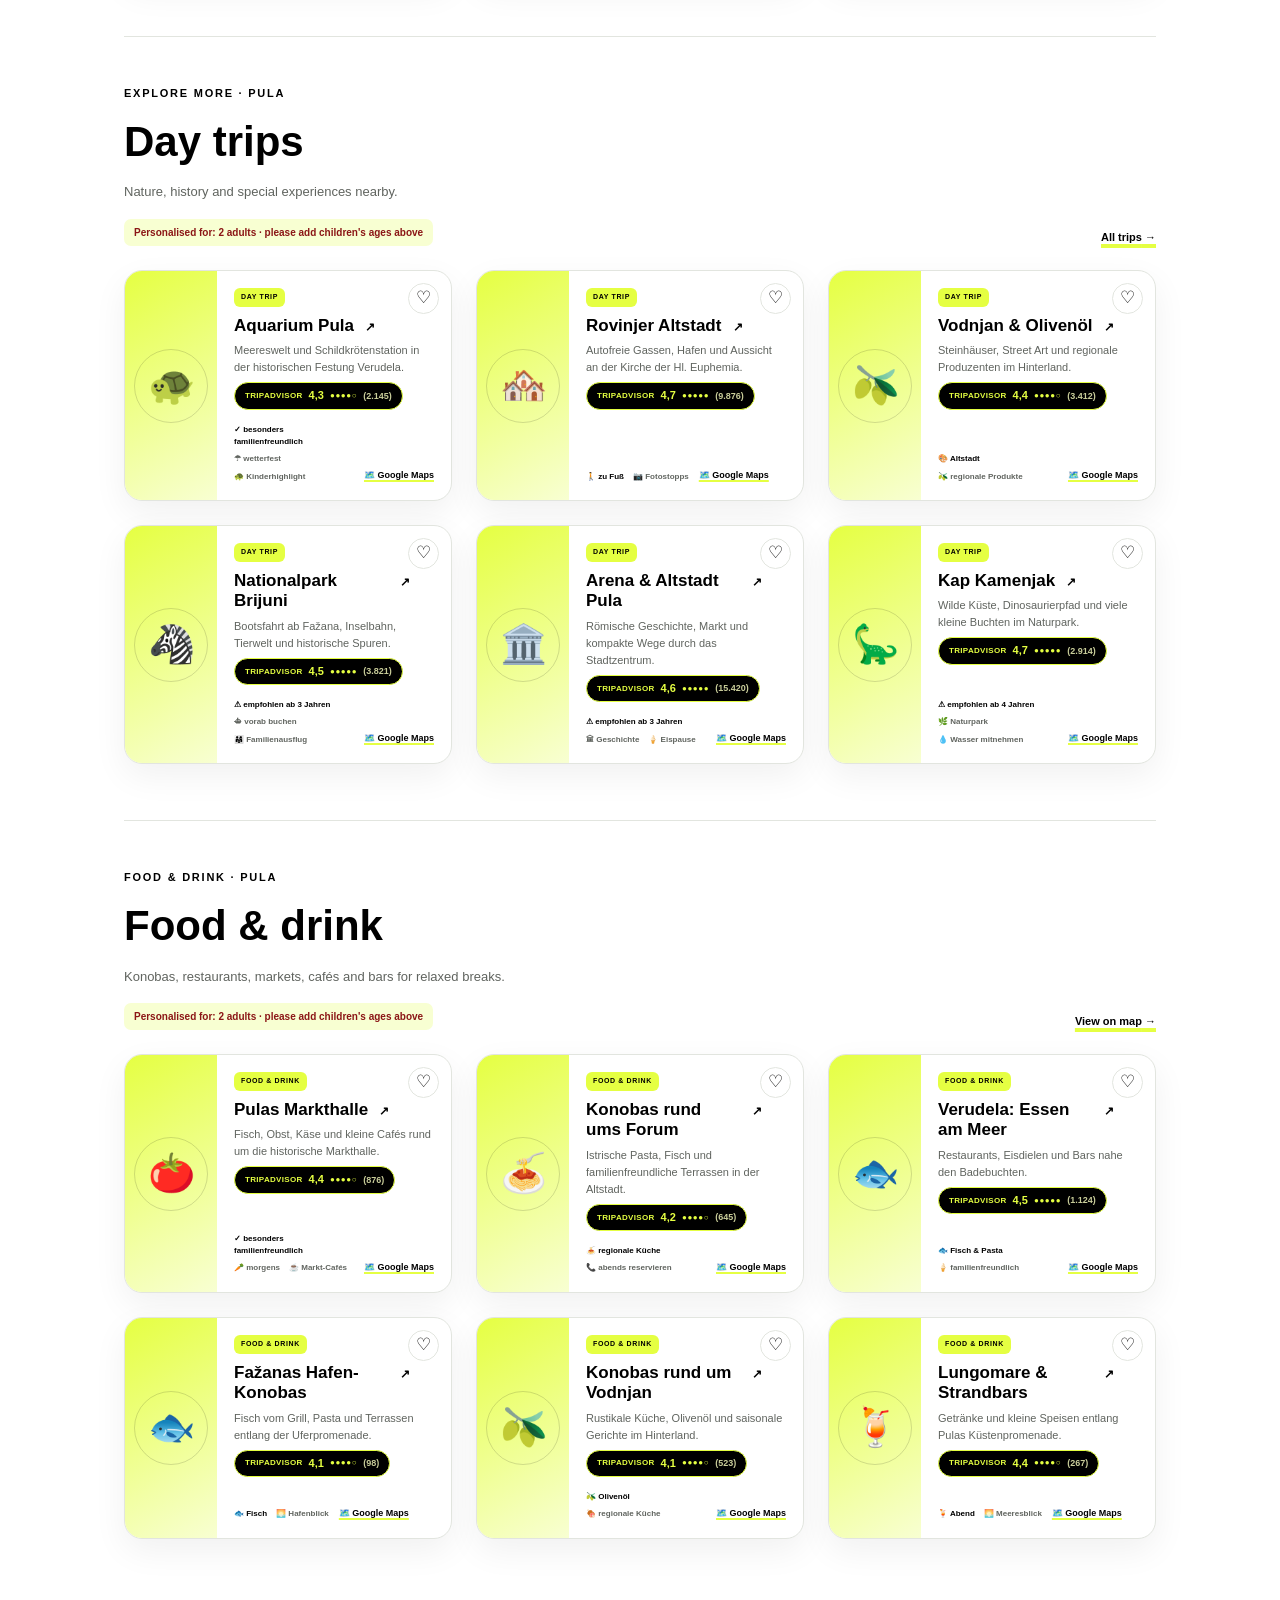
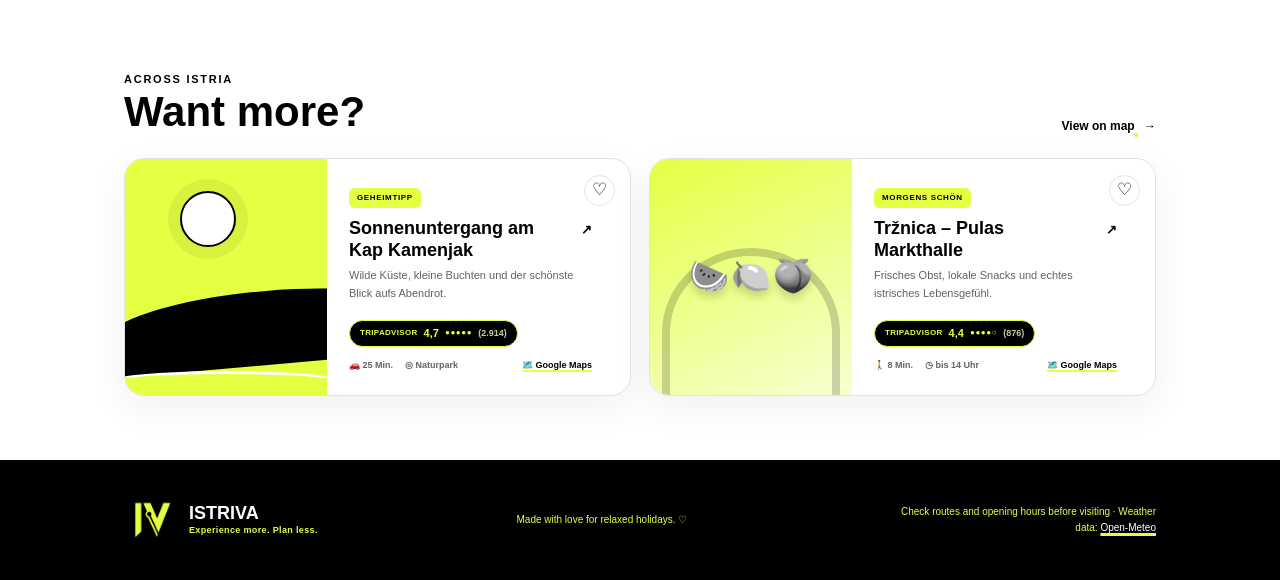
==== commit d6ae5e96: "Harmonize header action font sizes and heights Match profile party badge typography and 40px height " ====
--- a/index.html
+++ b/index.html
@@ -17,7 +17,7 @@
   <link rel="icon" type="image/png" sizes="512x512" href="icon-512.png?v=7">
   <link rel="apple-touch-icon" href="icon-192.png?v=7">
   <link rel="manifest" href="manifest.webmanifest?v=10">
-  <link rel="stylesheet" href="styles.css?v=39">
+  <link rel="stylesheet" href="styles.css?v=40">
   <script>
     if (window.matchMedia("(display-mode: standalone)").matches || window.navigator.standalone) {
       document.documentElement.classList.add("standalone");
--- a/styles.css
+++ b/styles.css
@@ -303,23 +303,23 @@
 .profile-party {
   display: inline-flex;
   align-items: center;
-  gap: 5px;
-  padding: 6px 11px;
+  gap: 6px;
+  min-height: 40px;
+  padding: 0 12px;
   border-radius: 999px;
   color: #E5FF42;
   background: var(--ink);
+  font-size: 12px;
   font-weight: 700;
   line-height: 1;
   flex: 0 0 auto;
 }
 
-.profile-party-count {
-  font-size: 12px;
-}
-
+.profile-party-count,
 .profile-party-label {
-  font-size: 10px;
-  letter-spacing: .01em;
+  font-size: inherit;
+  font-weight: inherit;
+  line-height: 1;
 }
 
 .profile-label {
@@ -599,7 +599,7 @@
 
 .header-divider {
   width: 1px;
-  height: 28px;
+  height: 40px;
   flex: 0 0 auto;
   background: #E5FF42;
 }
@@ -2302,7 +2302,7 @@
   }
 
   .header-divider {
-    height: 24px;
+    height: 40px;
   }
 
   .profile-label,
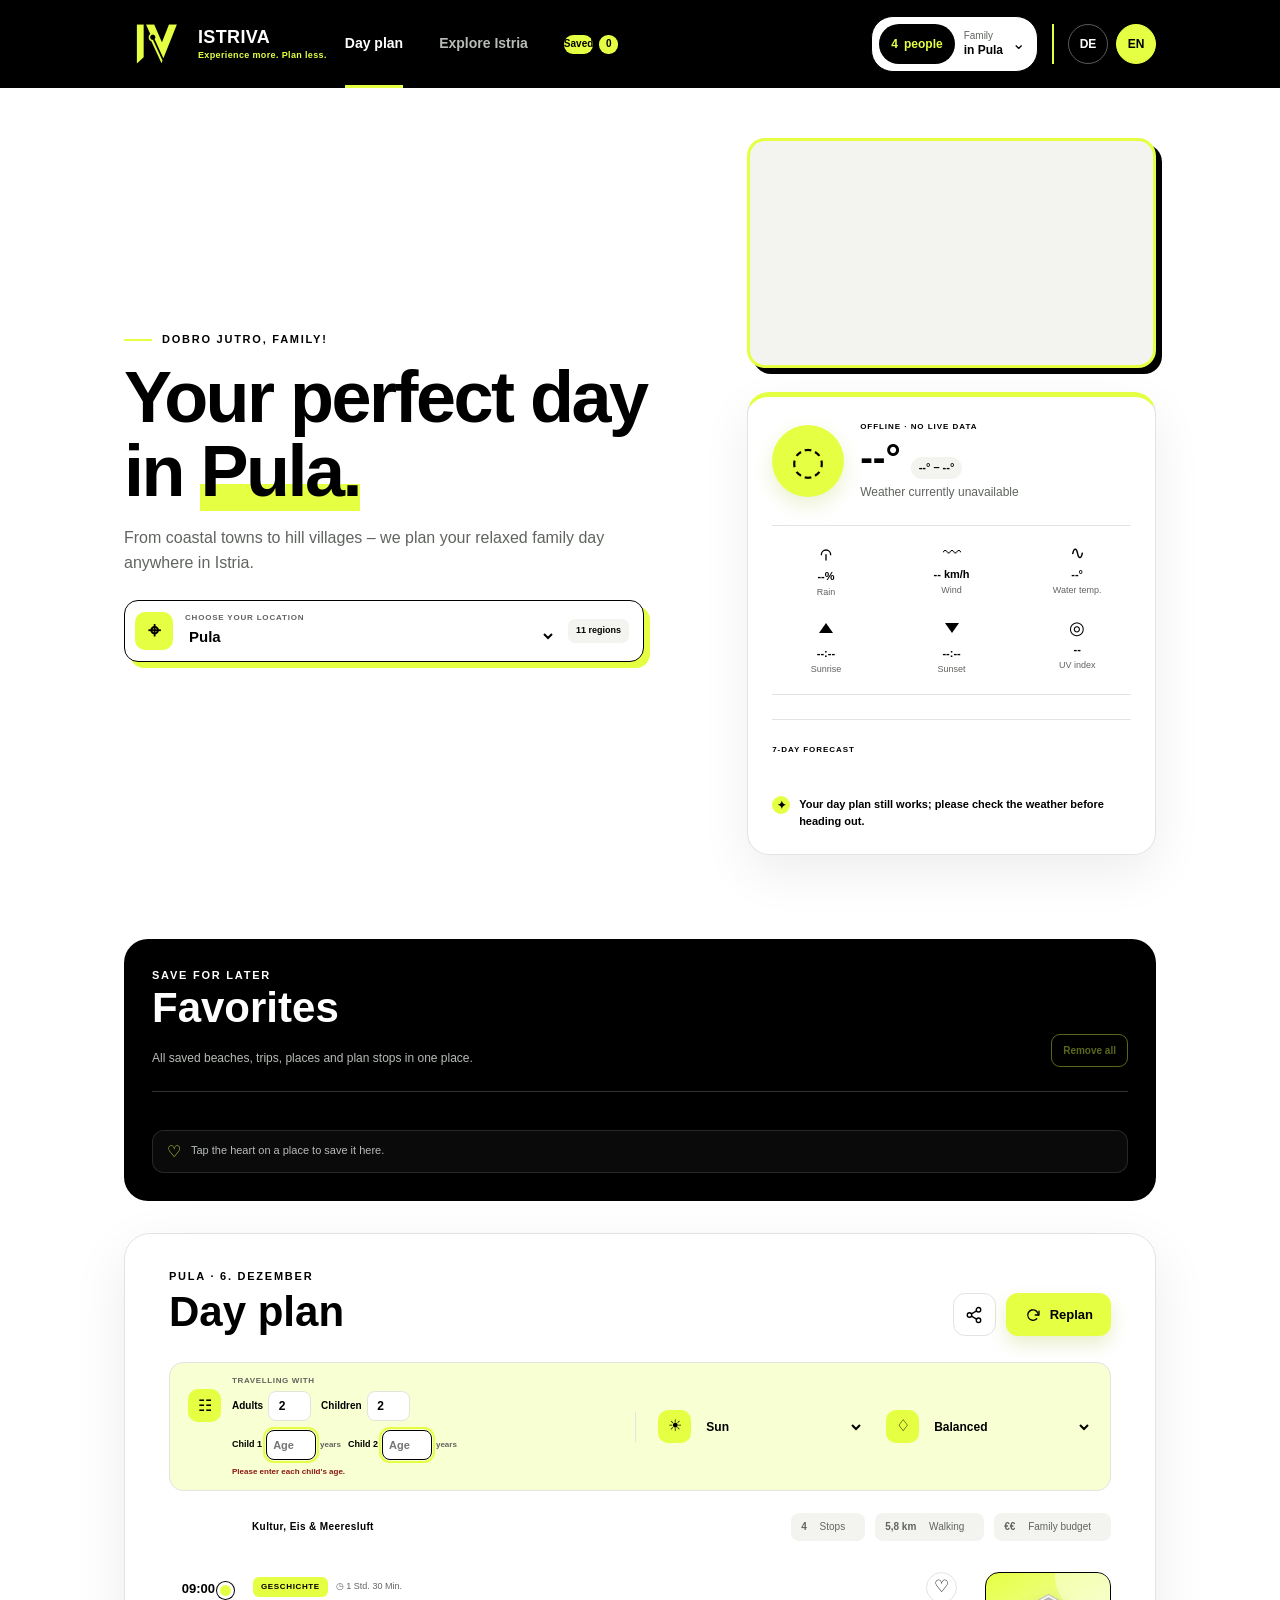
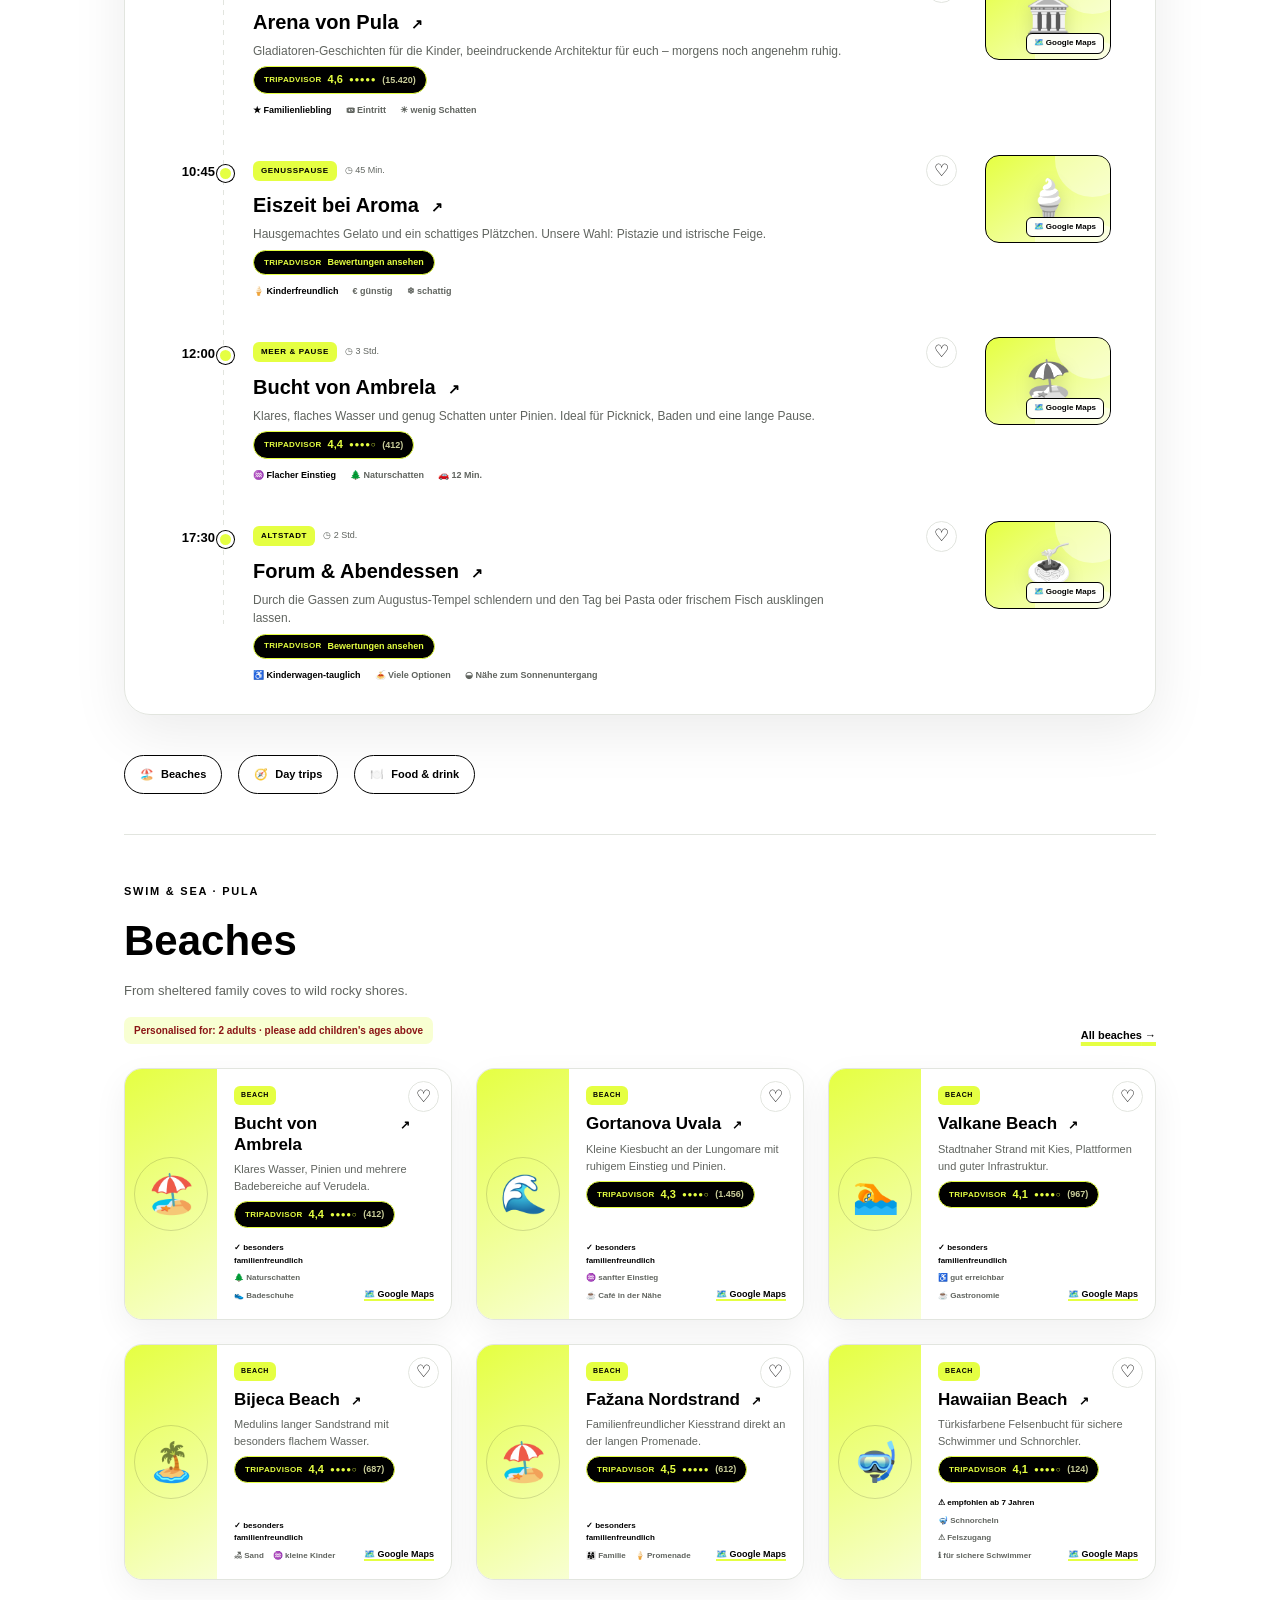
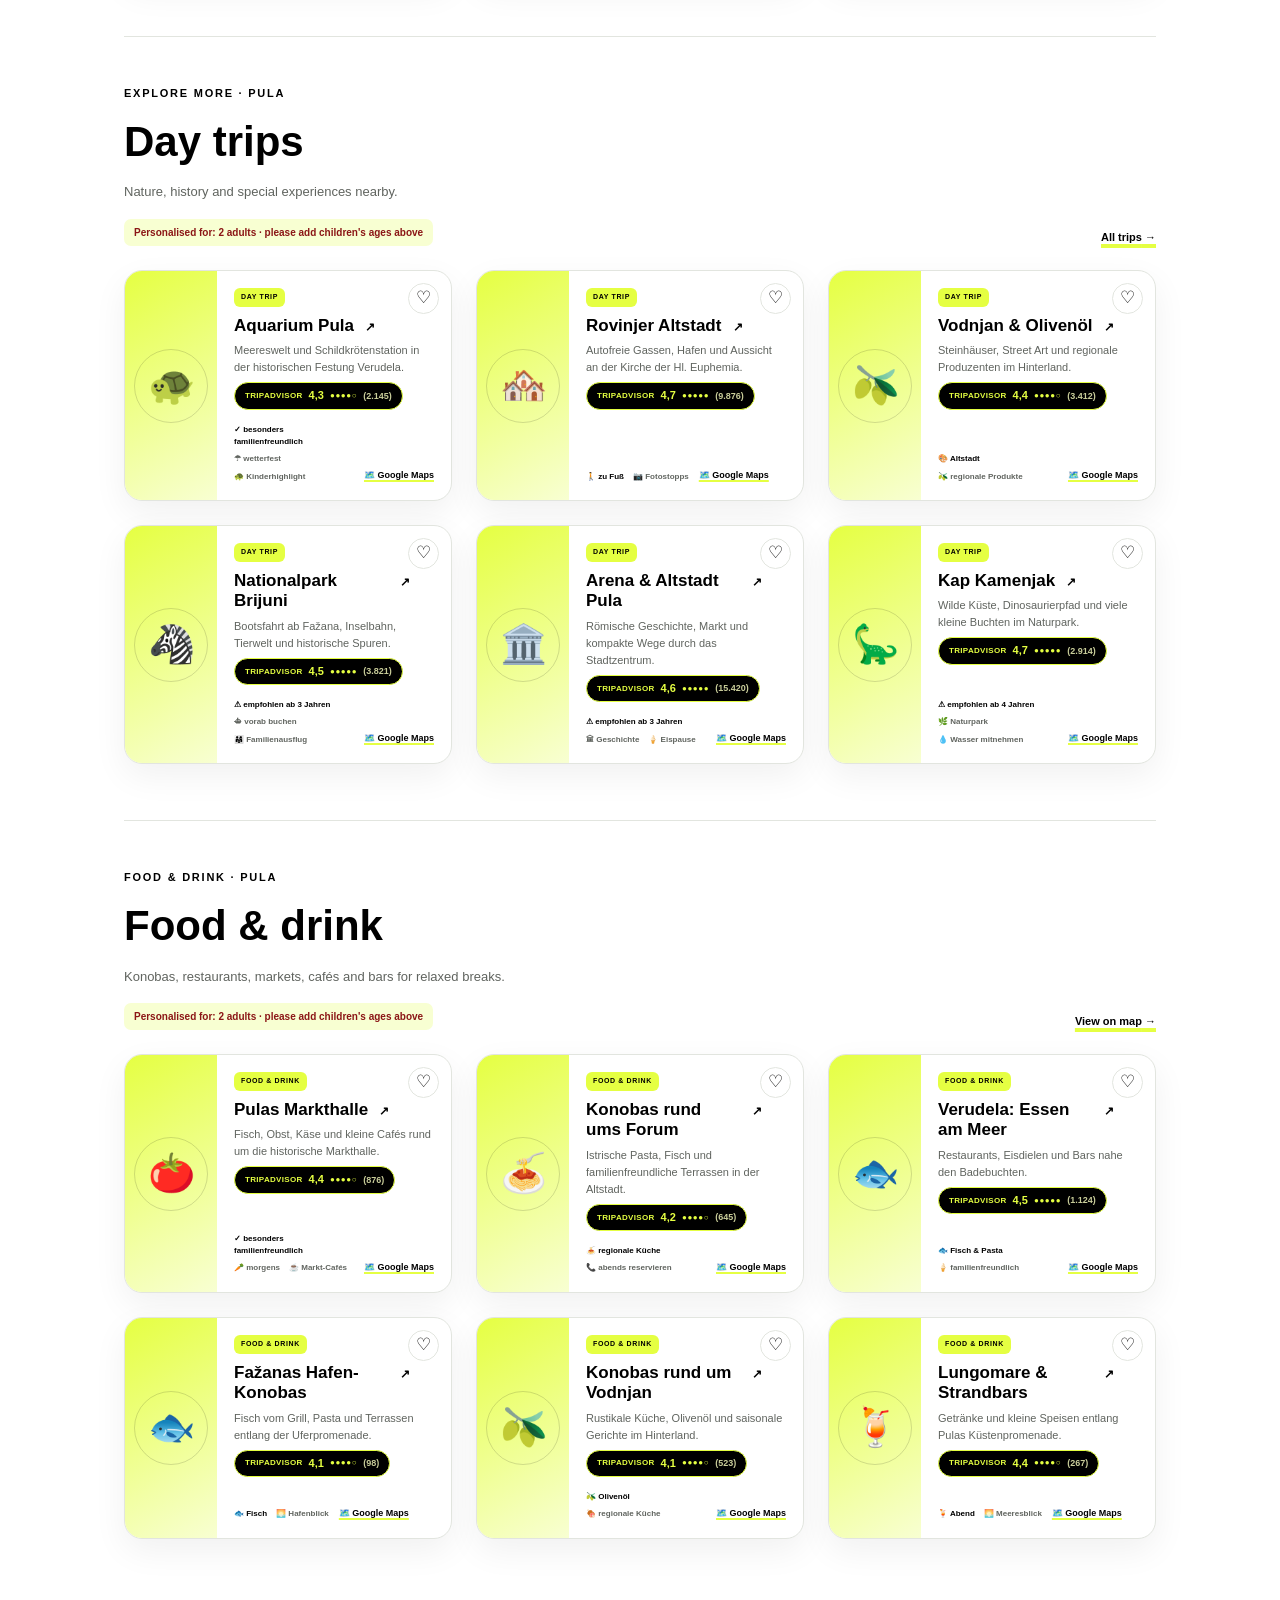
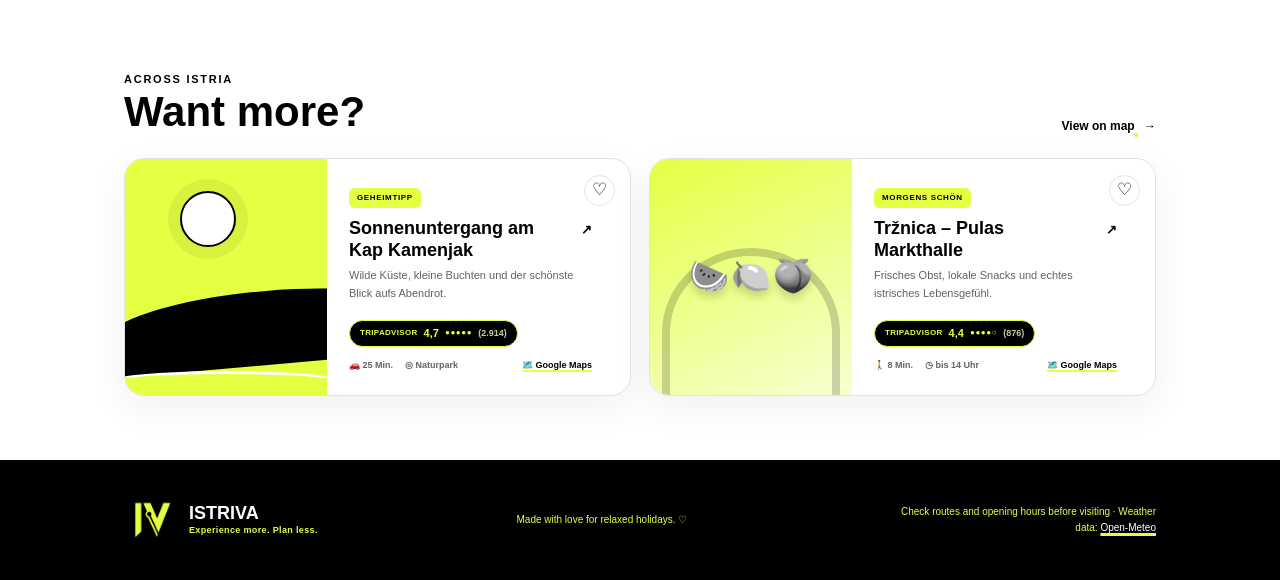
==== commit 35ff23b2: "Remove lang switch pipe divider; thicken yellow header divider Drop the extra | between DE and EN; i" ====
--- a/index.html
+++ b/index.html
@@ -17,7 +17,7 @@
   <link rel="icon" type="image/png" sizes="512x512" href="icon-512.png?v=7">
   <link rel="apple-touch-icon" href="icon-192.png?v=7">
   <link rel="manifest" href="manifest.webmanifest?v=10">
-  <link rel="stylesheet" href="styles.css?v=40">
+  <link rel="stylesheet" href="styles.css?v=41">
   <script>
     if (window.matchMedia("(display-mode: standalone)").matches || window.navigator.standalone) {
       document.documentElement.classList.add("standalone");
@@ -55,7 +55,6 @@
       <span class="header-divider" aria-hidden="true"></span>
       <div class="lang-switch" role="group" data-i18n-attr="aria-label" data-i18n="lang.switch">
         <button type="button" class="lang-btn active" data-set-lang="de" aria-pressed="true">DE</button>
-        <span aria-hidden="true">|</span>
         <button type="button" class="lang-btn" data-set-lang="en" aria-pressed="false">EN</button>
       </div>
     </div>
--- a/styles.css
+++ b/styles.css
@@ -584,7 +584,7 @@
 .site-header .lang-switch {
   display: flex;
   align-items: center;
-  gap: 6px;
+  gap: 8px;
   flex: 0 0 auto;
   color: var(--white);
 }
@@ -598,7 +598,7 @@
 }
 
 .header-divider {
-  width: 1px;
+  width: 2px;
   height: 40px;
   flex: 0 0 auto;
   background: #E5FF42;
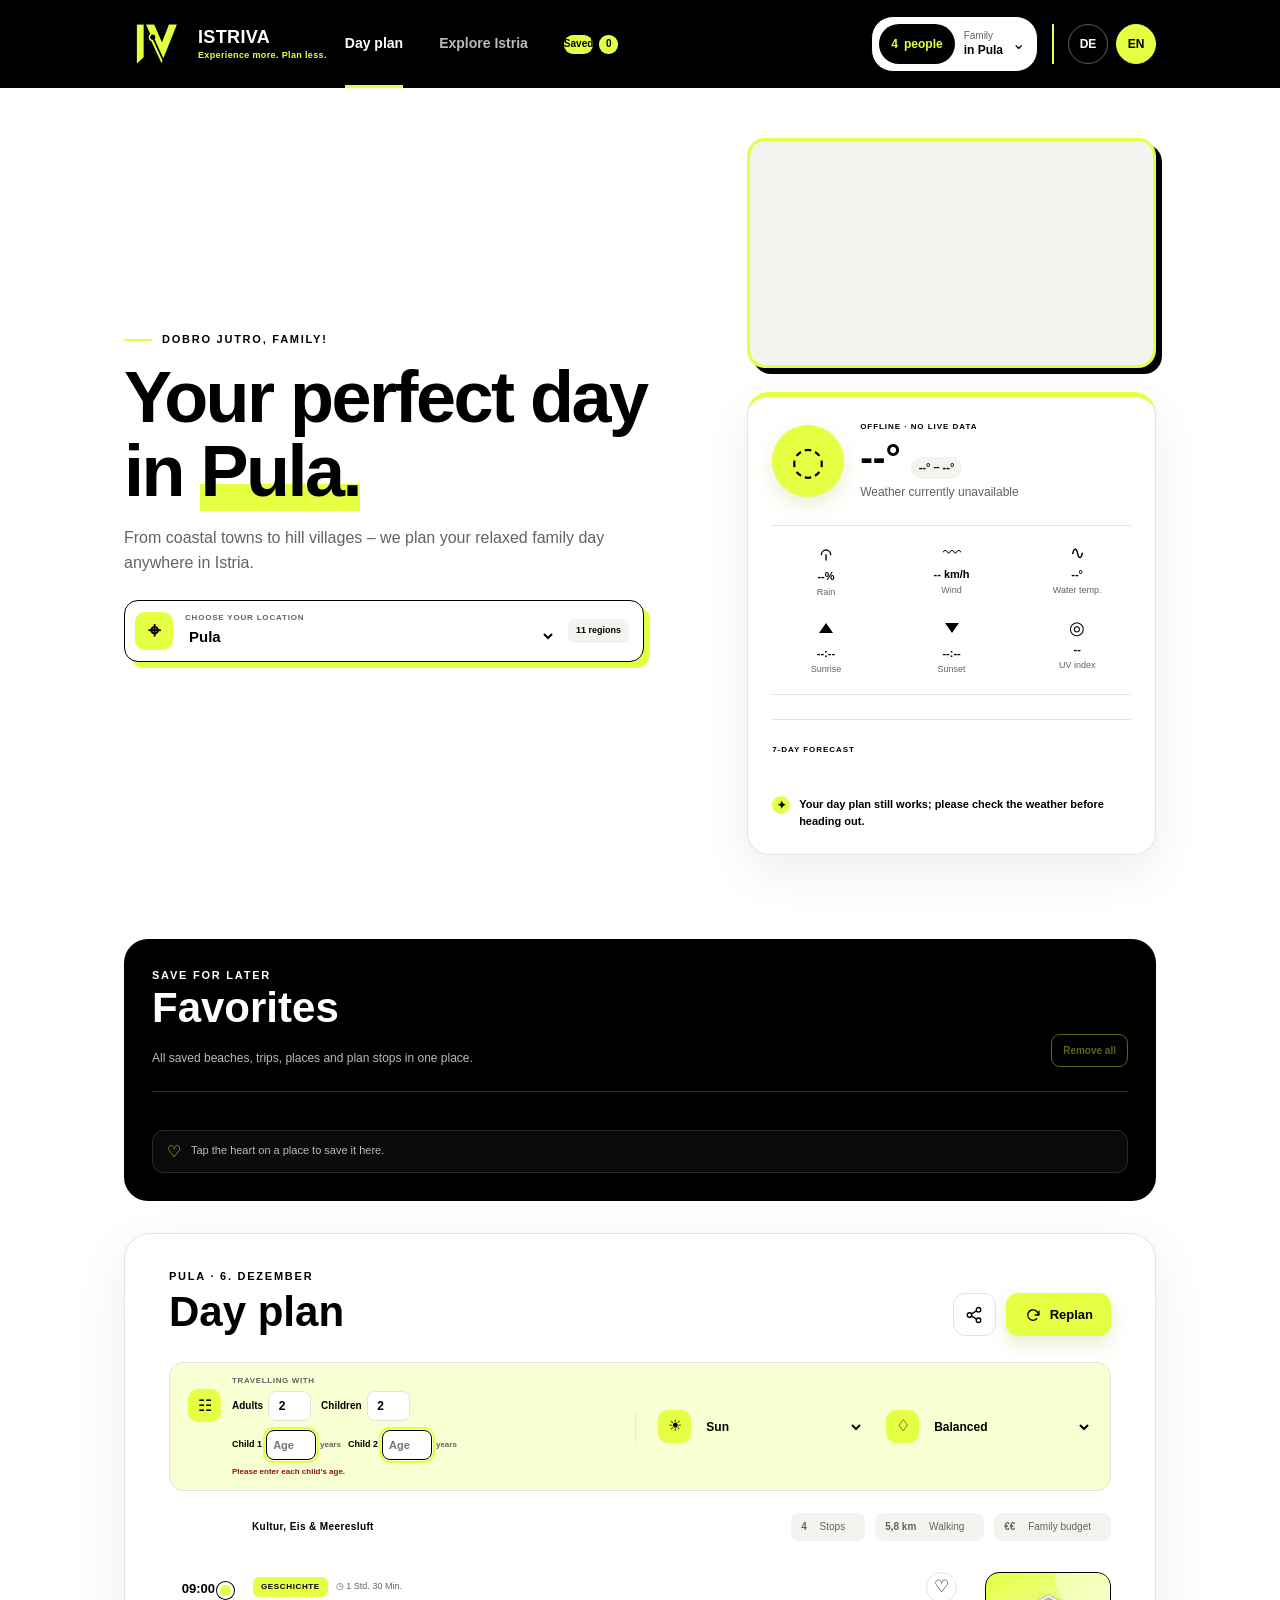
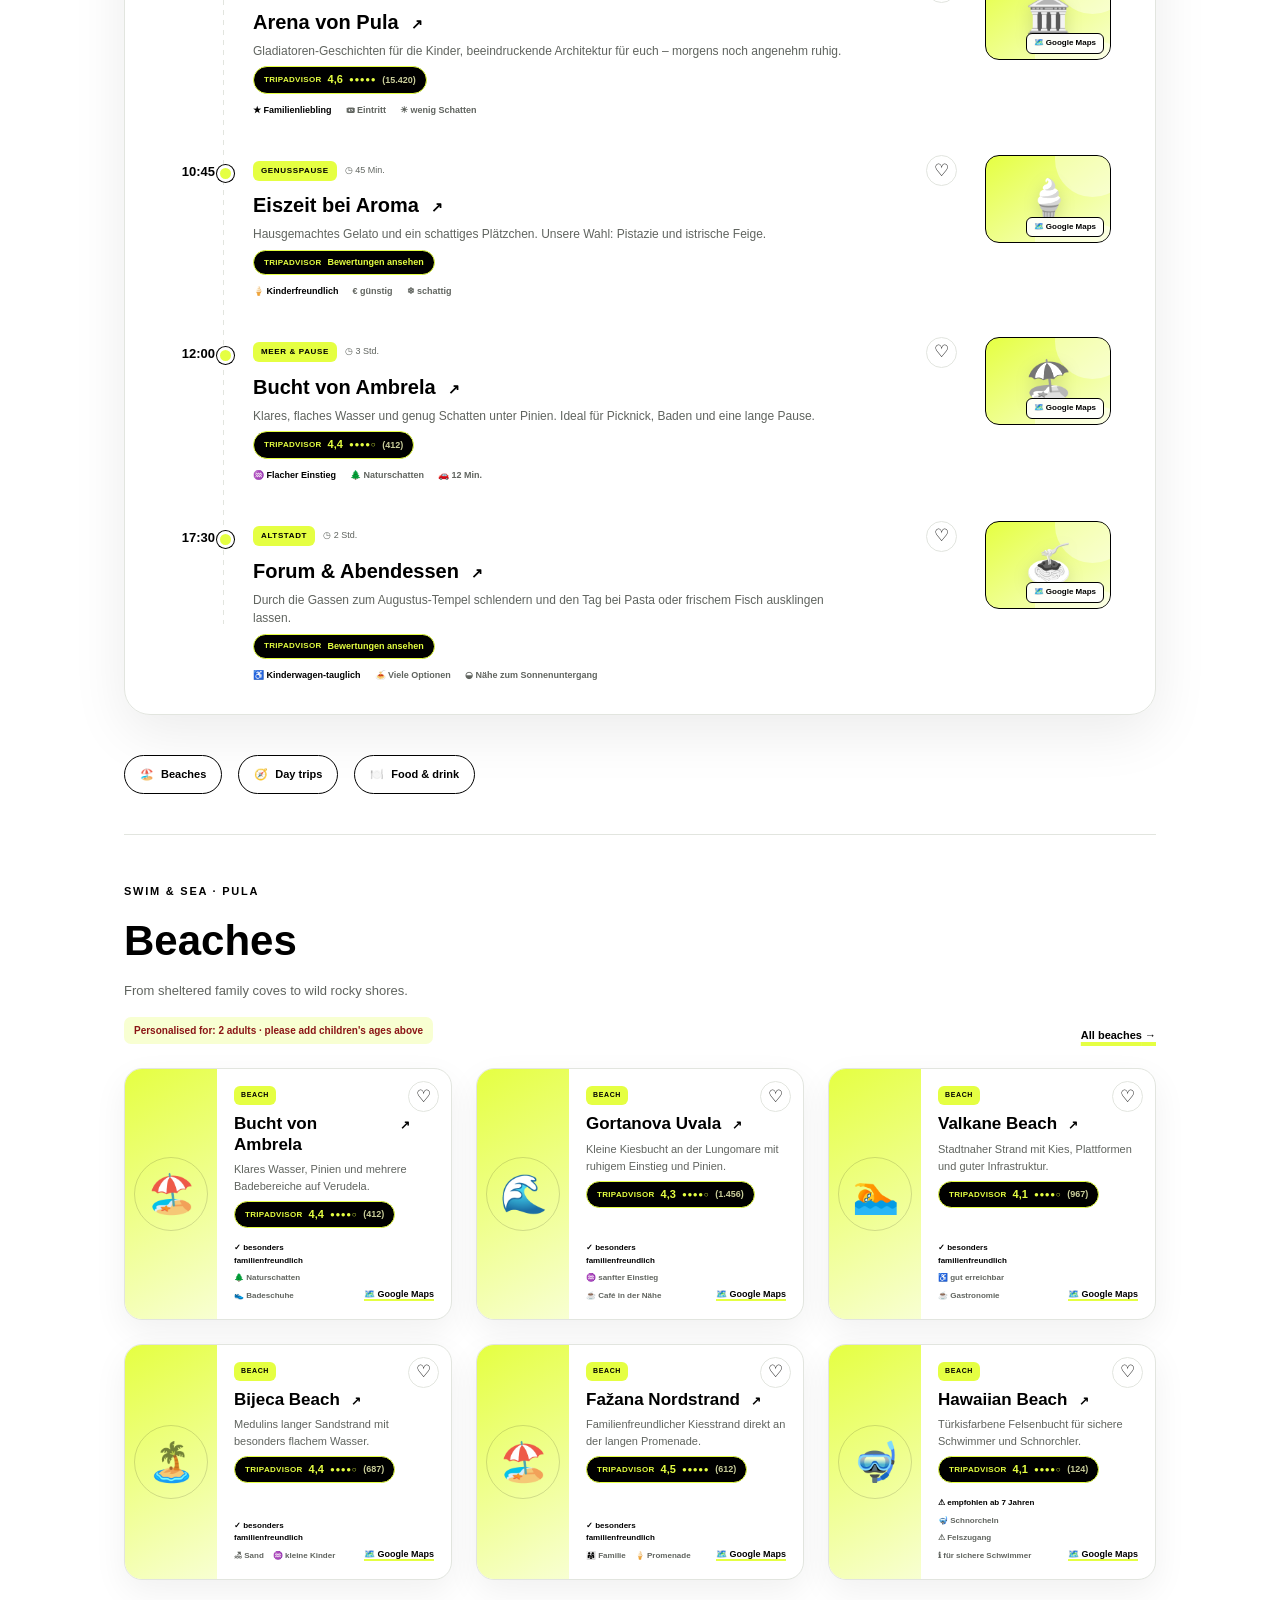
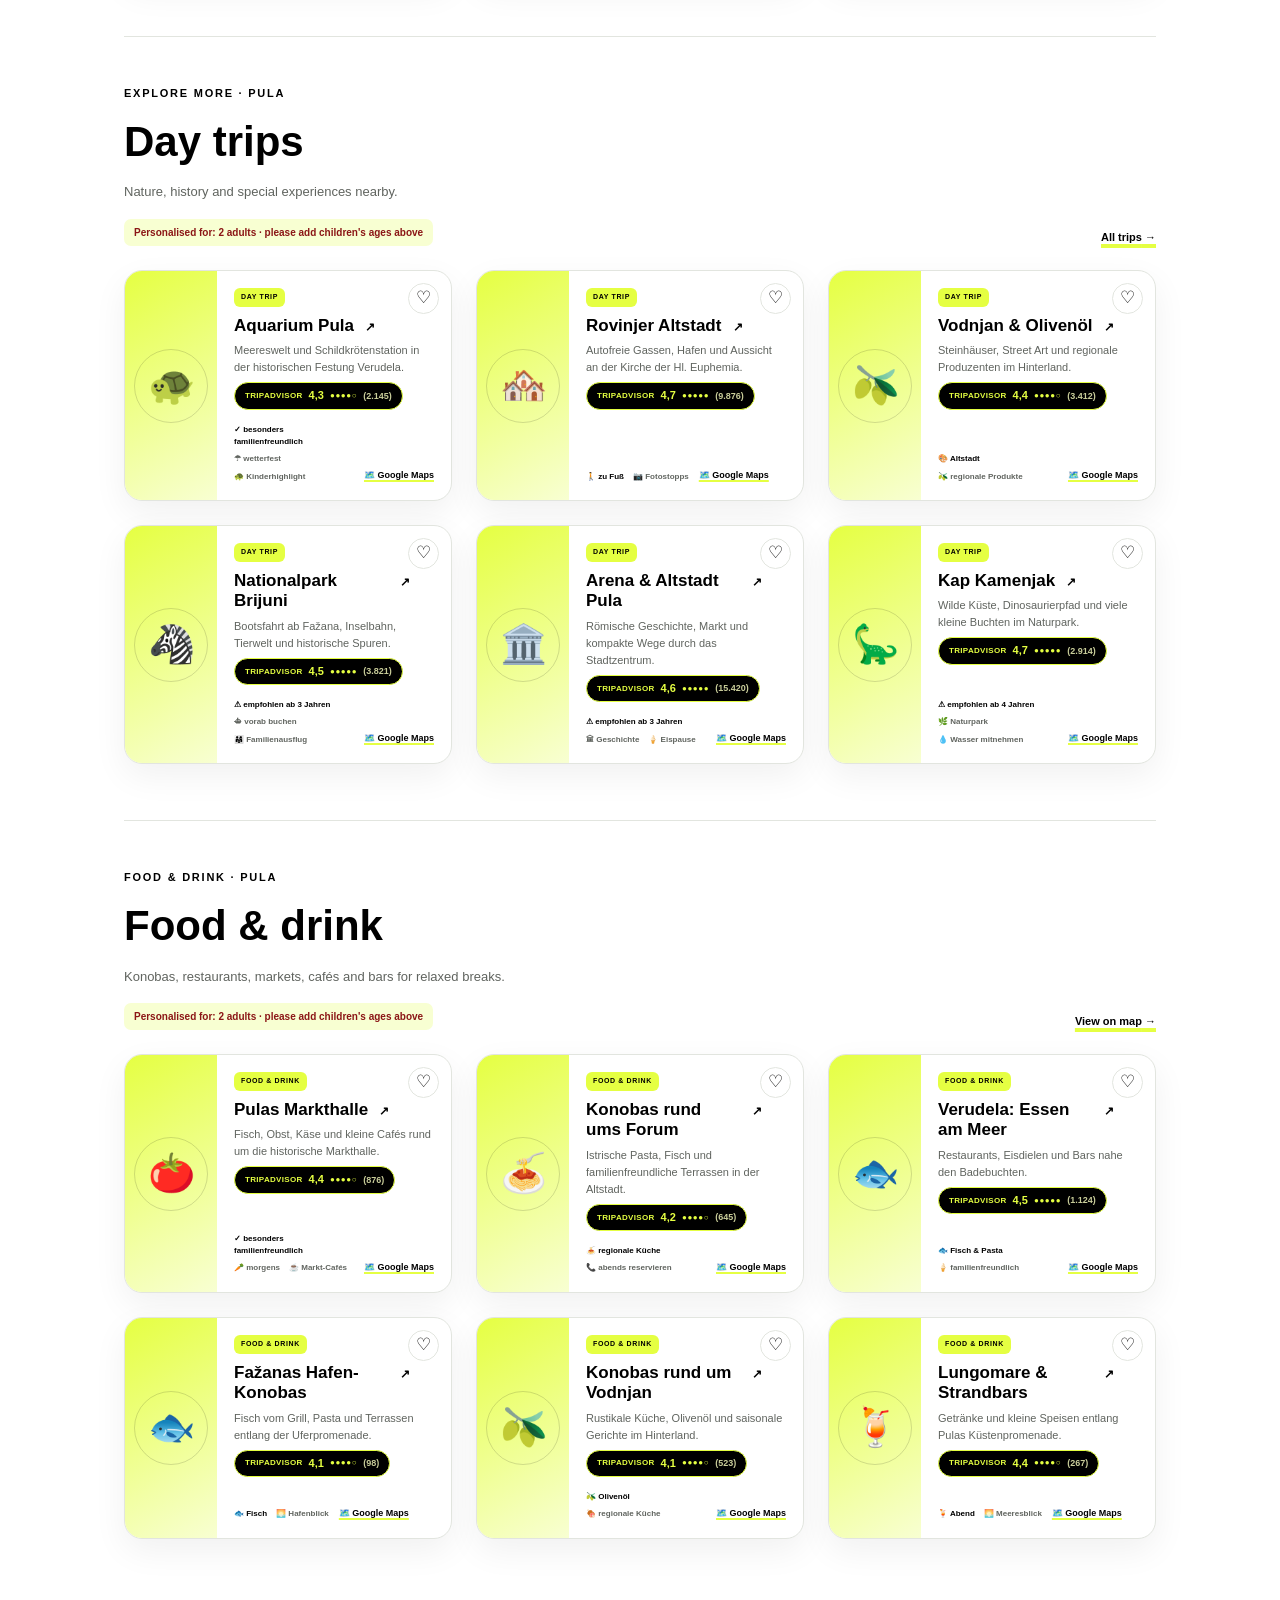
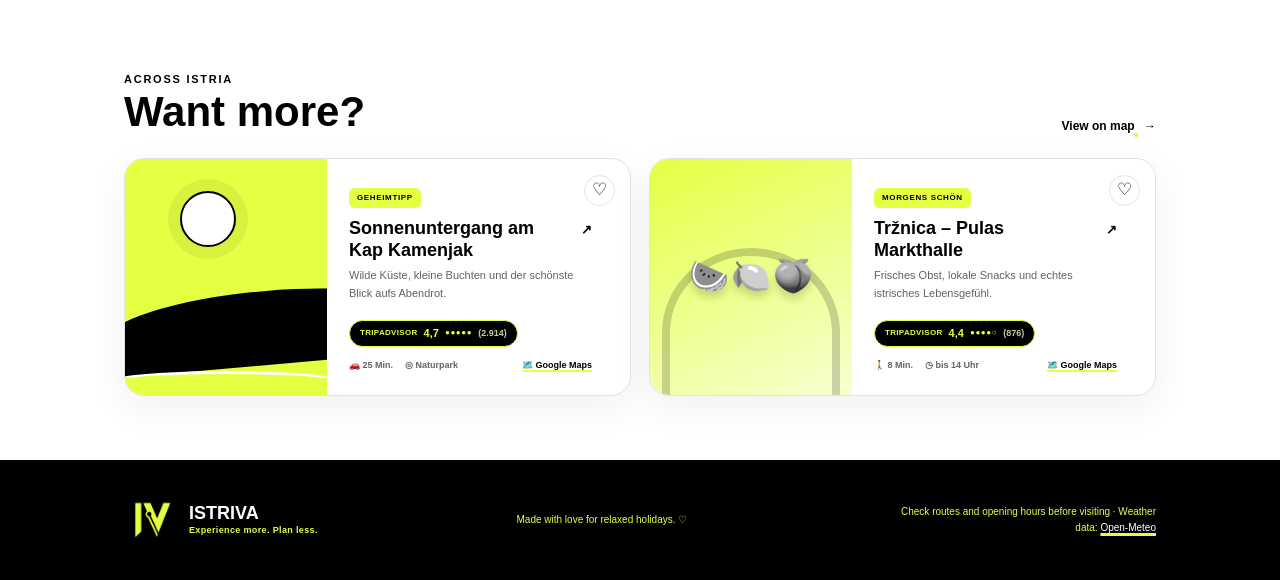
==== commit 65a7dffd: "Fix home screen icon white background on iOS Composite PWA icons onto solid black instead of transpa" ====
--- a/index.html
+++ b/index.html
@@ -12,11 +12,12 @@
   <meta name="apple-mobile-web-app-title" content="ISTRIVA">
   <meta name="description" content="ISTRIVA plant euren perfekten Familientag in ganz Istrien – entspannt, wetterbewusst und kindgerecht.">
   <title>ISTRIVA</title>
-  <link rel="icon" href="favicon.ico?v=7" sizes="any">
-  <link rel="icon" type="image/png" sizes="192x192" href="icon-192.png?v=7">
-  <link rel="icon" type="image/png" sizes="512x512" href="icon-512.png?v=7">
-  <link rel="apple-touch-icon" href="icon-192.png?v=7">
-  <link rel="manifest" href="manifest.webmanifest?v=10">
+  <link rel="icon" href="favicon.ico?v=8" sizes="any">
+  <link rel="icon" type="image/png" sizes="192x192" href="icon-192.png?v=8">
+  <link rel="icon" type="image/png" sizes="512x512" href="icon-512.png?v=8">
+  <link rel="apple-touch-icon" sizes="180x180" href="apple-touch-icon.png?v=8">
+  <link rel="apple-touch-icon" href="icon-192.png?v=8">
+  <link rel="manifest" href="manifest.webmanifest?v=11">
   <link rel="stylesheet" href="styles.css?v=41">
   <script>
     if (window.matchMedia("(display-mode: standalone)").matches || window.navigator.standalone) {
@@ -31,7 +32,7 @@
 
   <header class="site-header">
     <a class="brand" href="#" aria-label="mnn_sbstn ISTRIVA Startseite">
-      <img class="brand-logo" src="icon-512.png?v=7" alt="">
+      <img class="brand-logo" src="icon-512.png?v=8" alt="">
       <span class="brand-product"><span class="brand-name">ISTRIVA</span><small class="brand-tagline" data-i18n="brand.tagline">Mehr erleben. Weniger planen.</small></span>
     </a>
     <nav aria-label="Hauptnavigation" data-i18n-attr="aria-label" data-i18n="nav.ariaMain">
